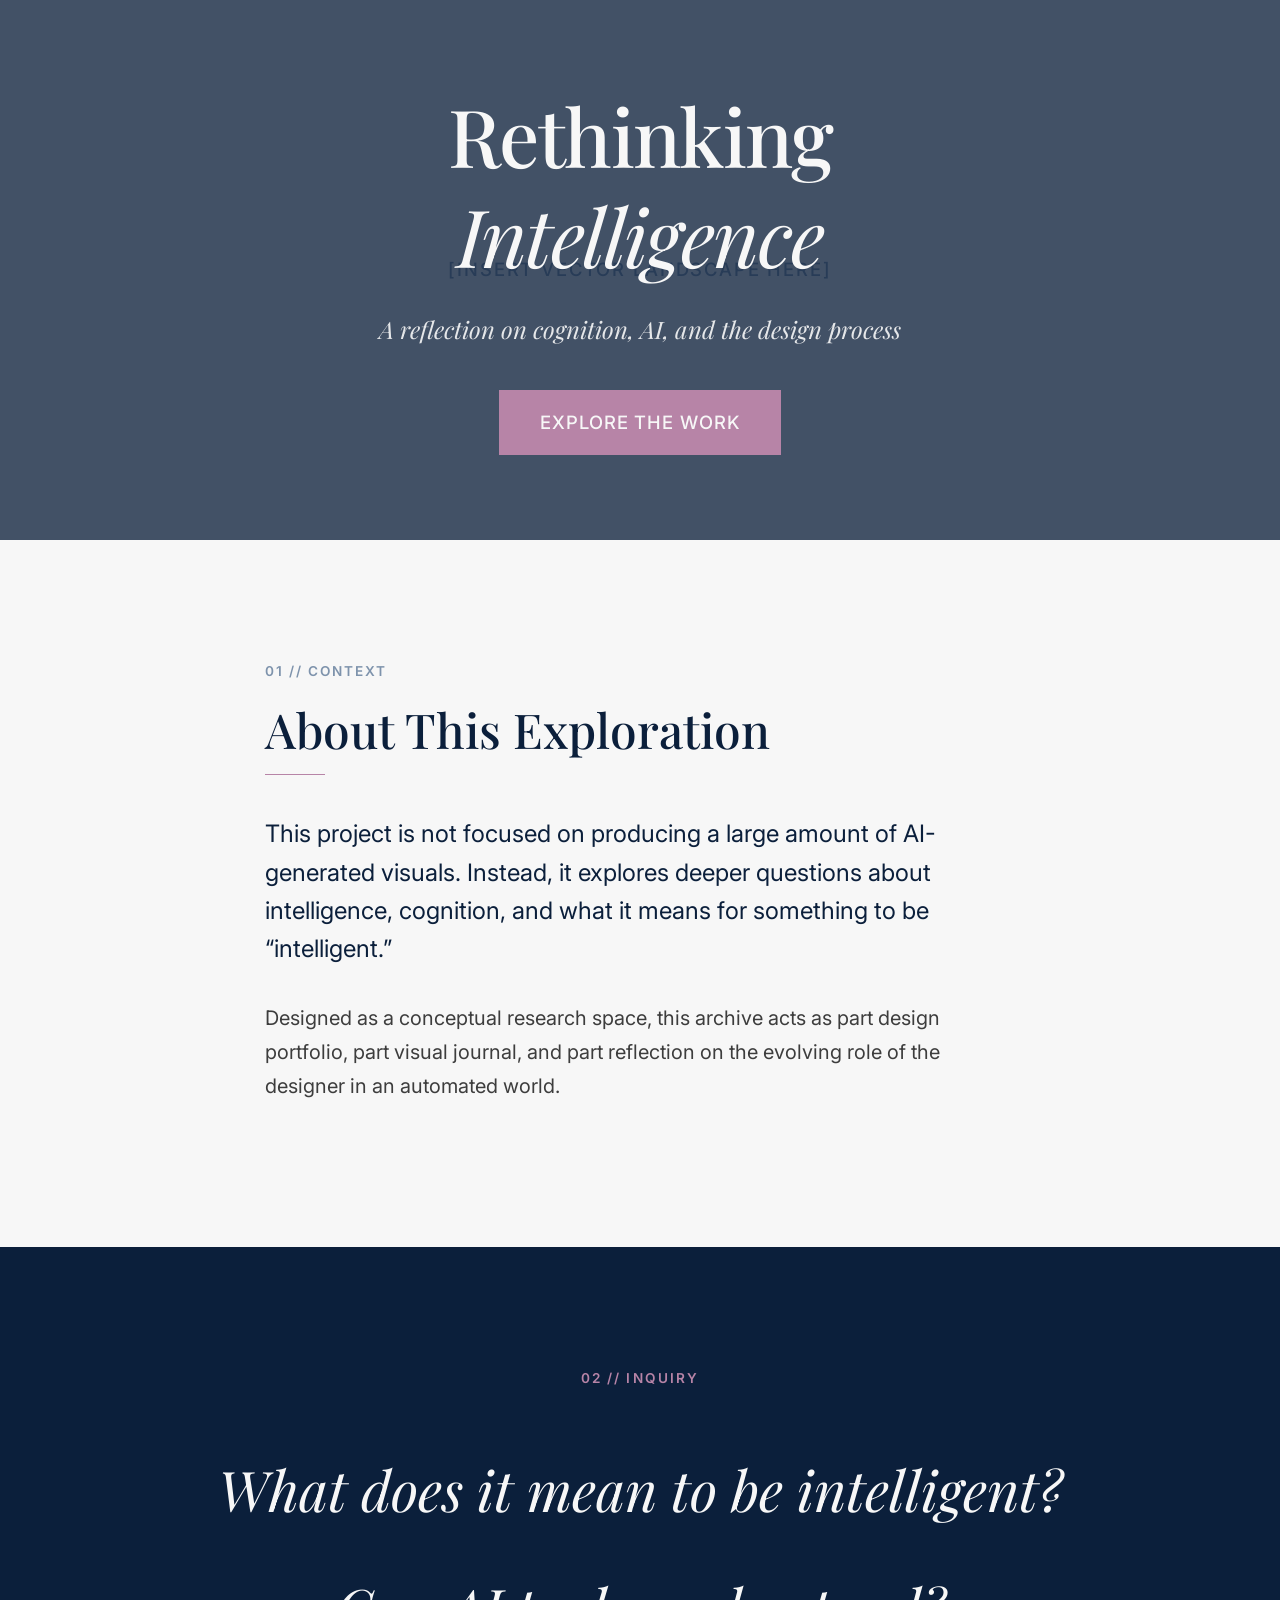
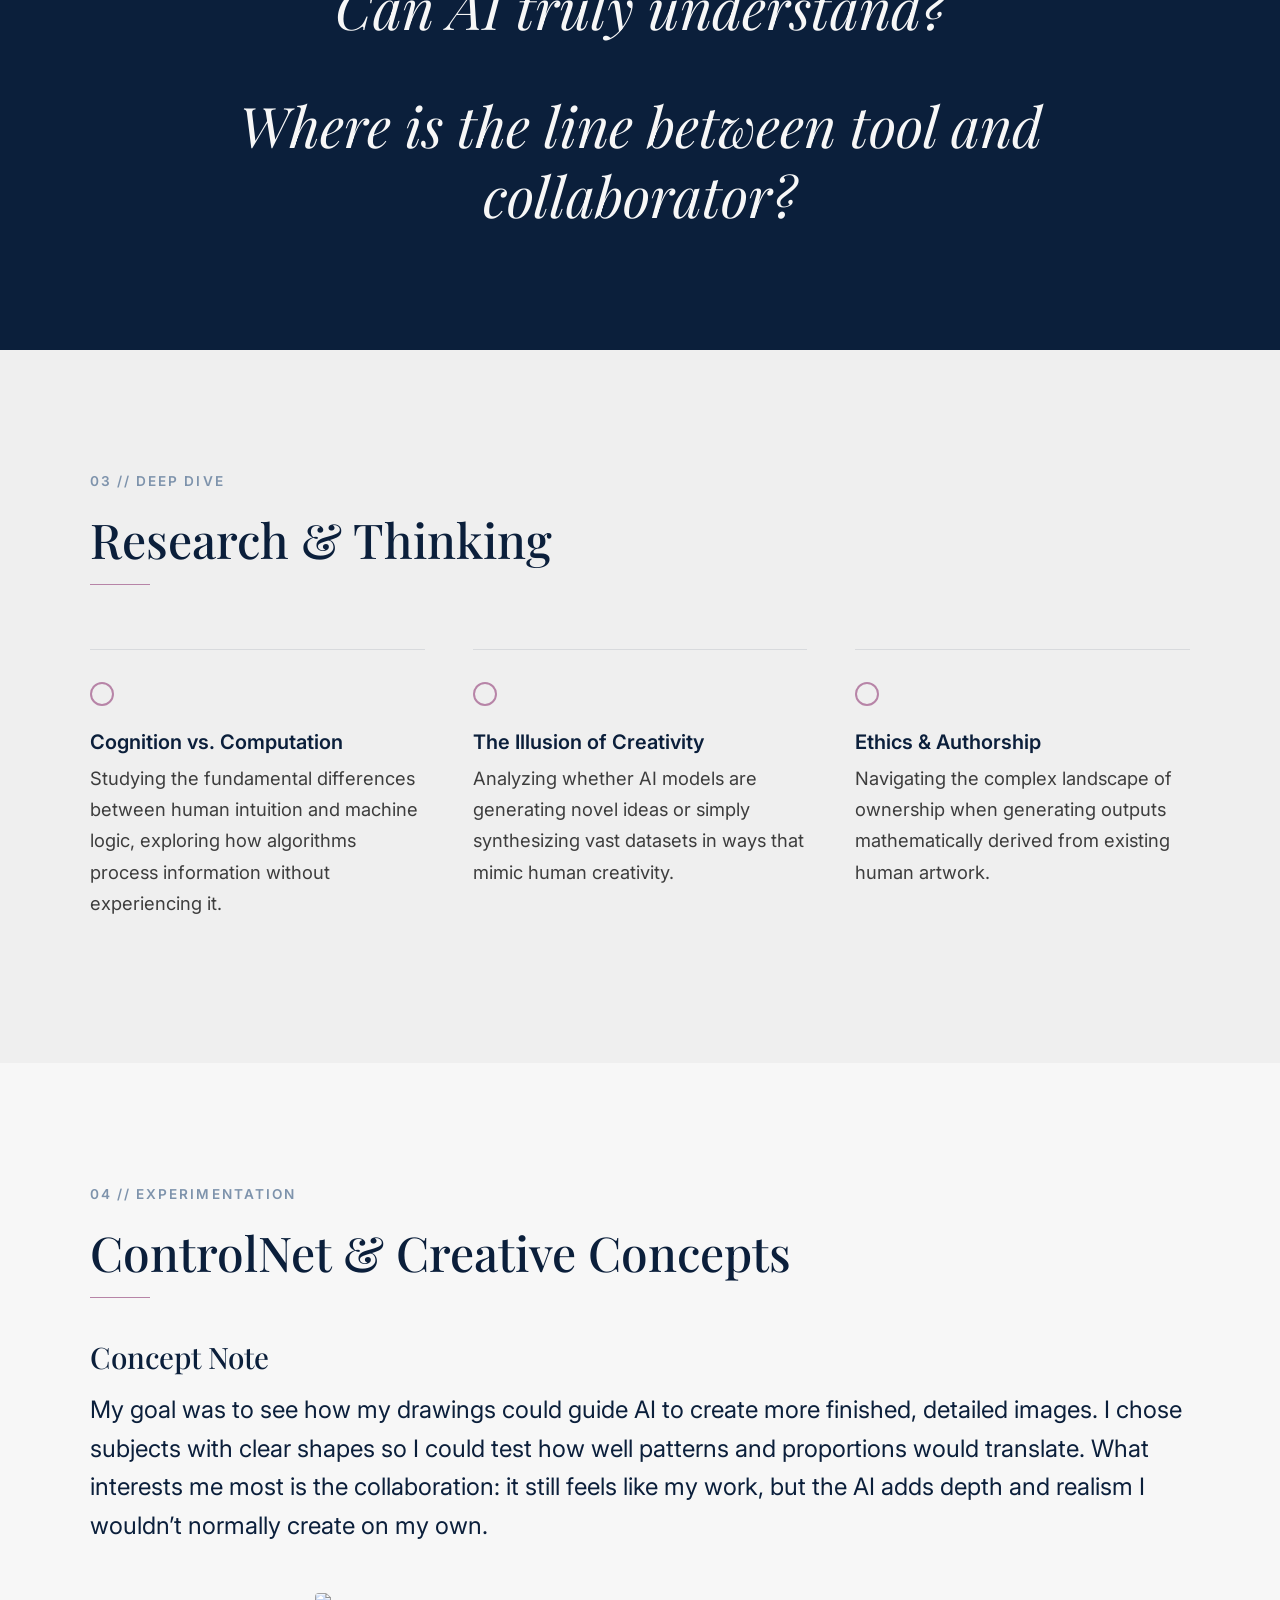
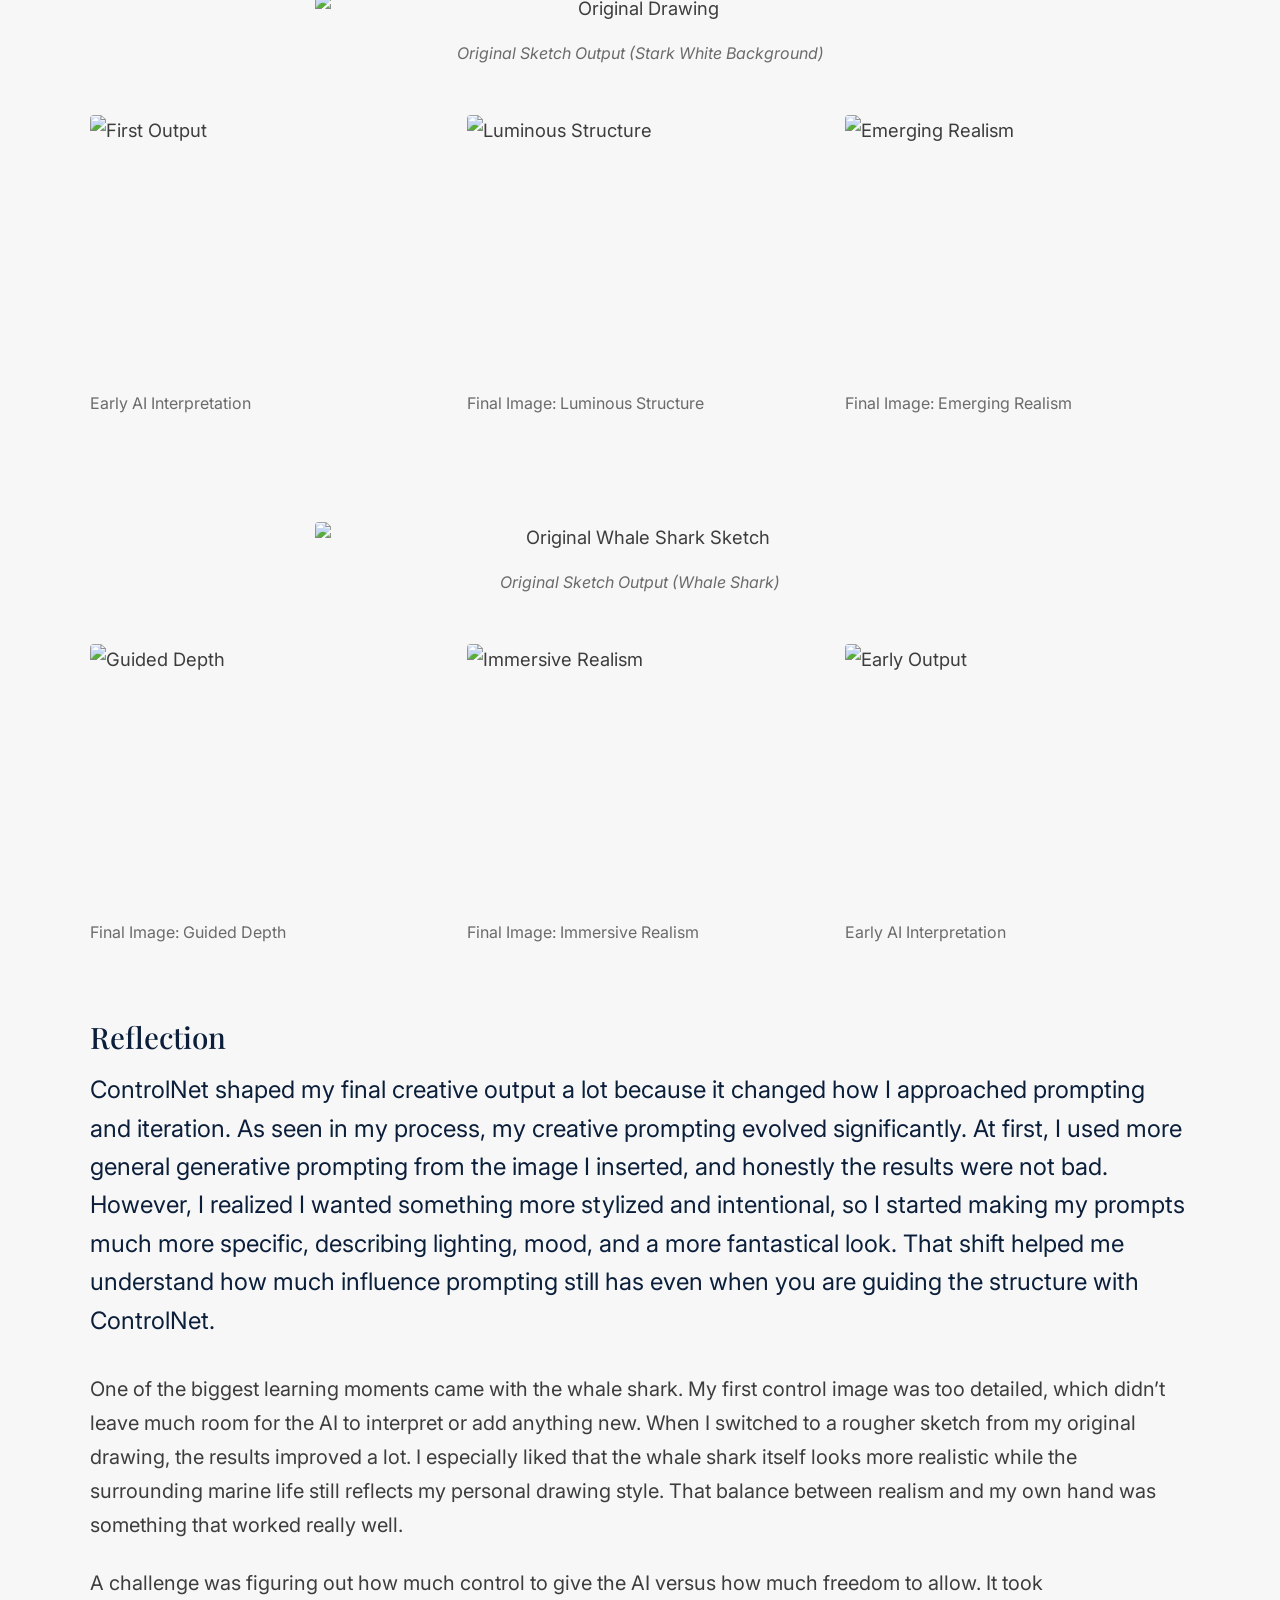
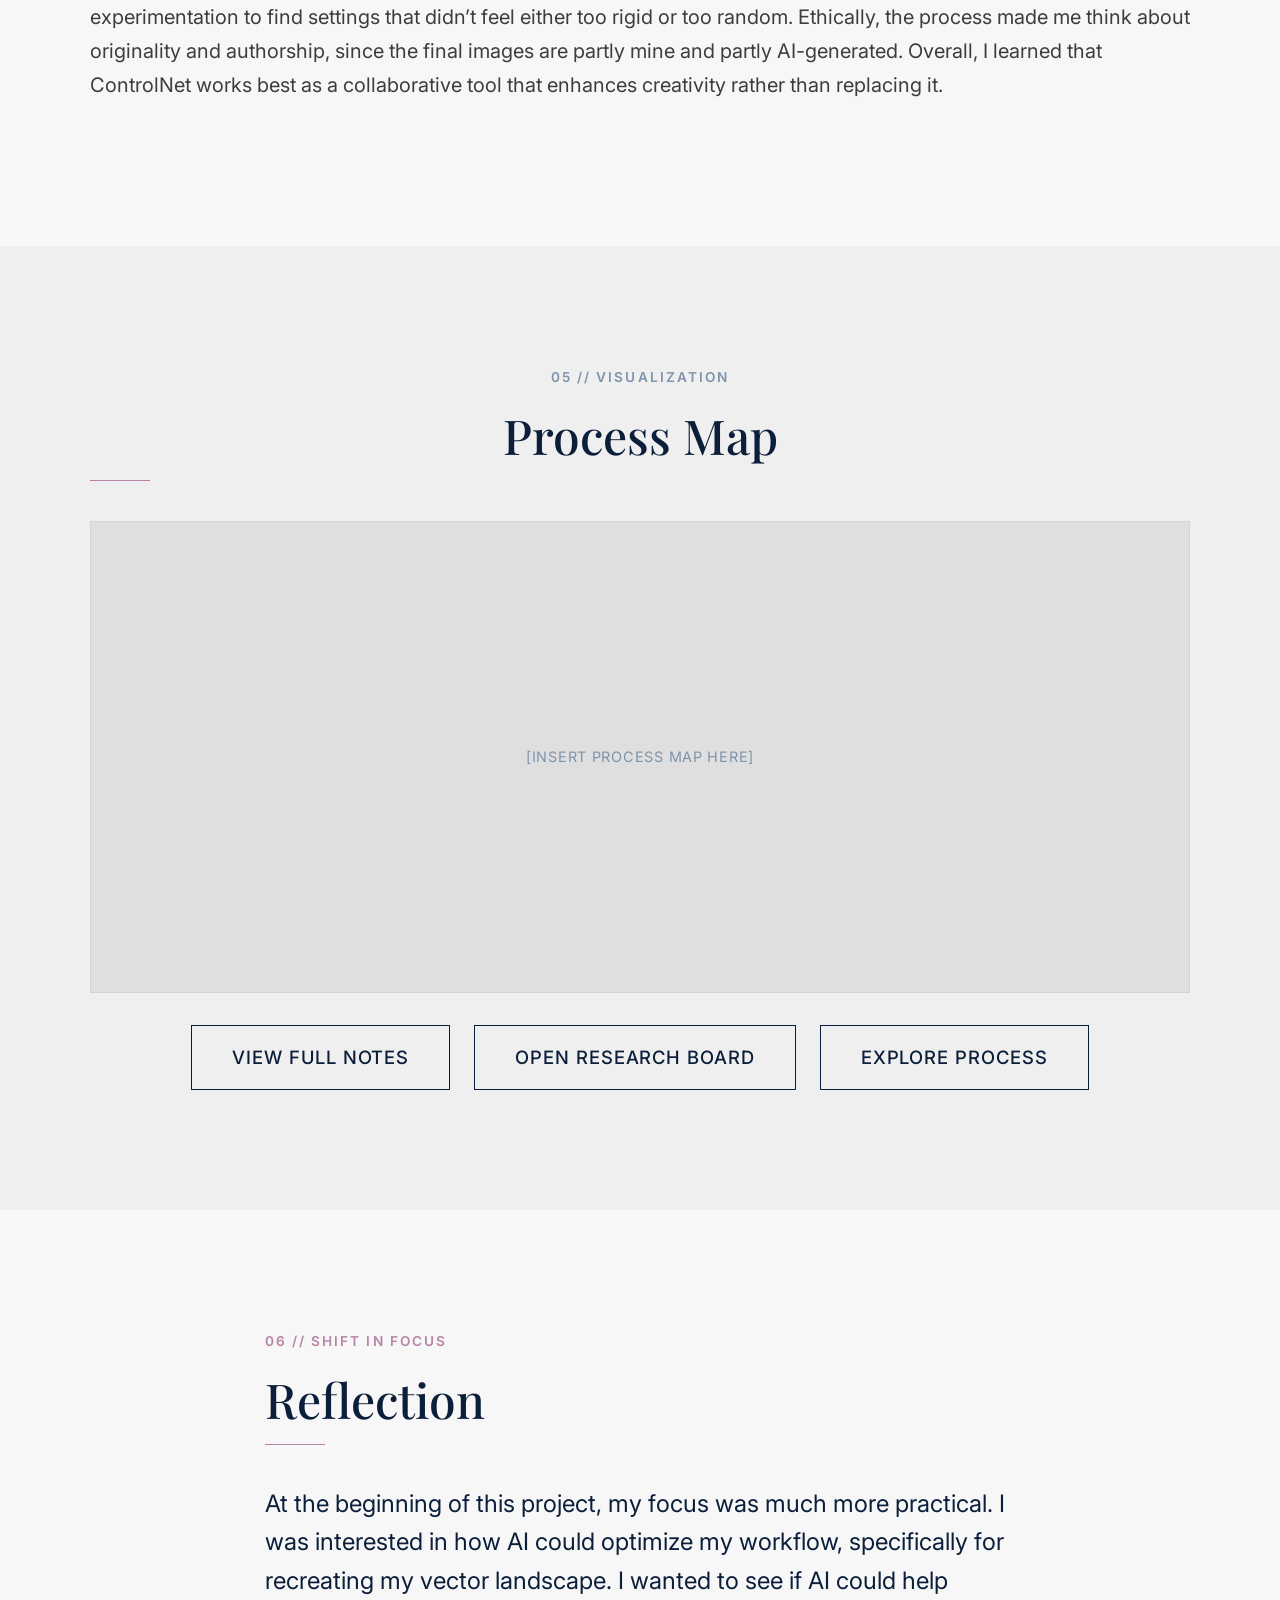
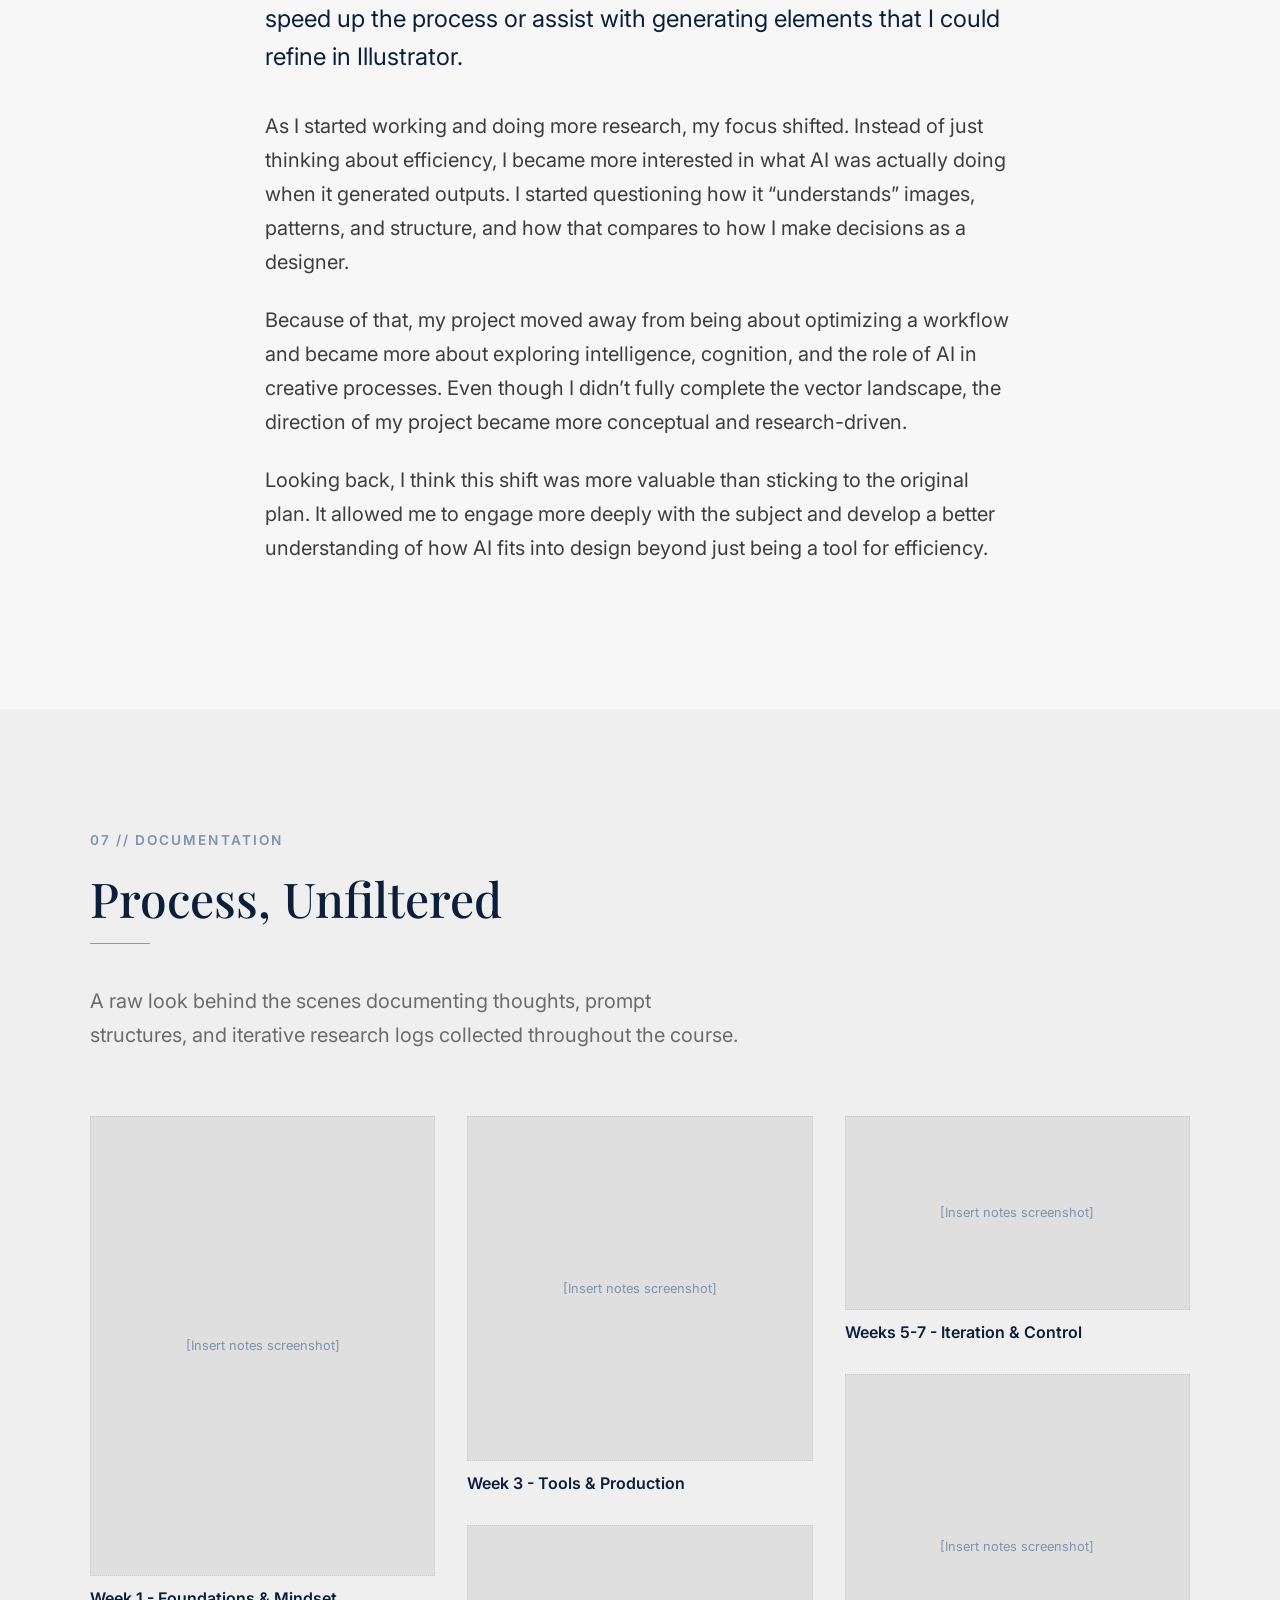
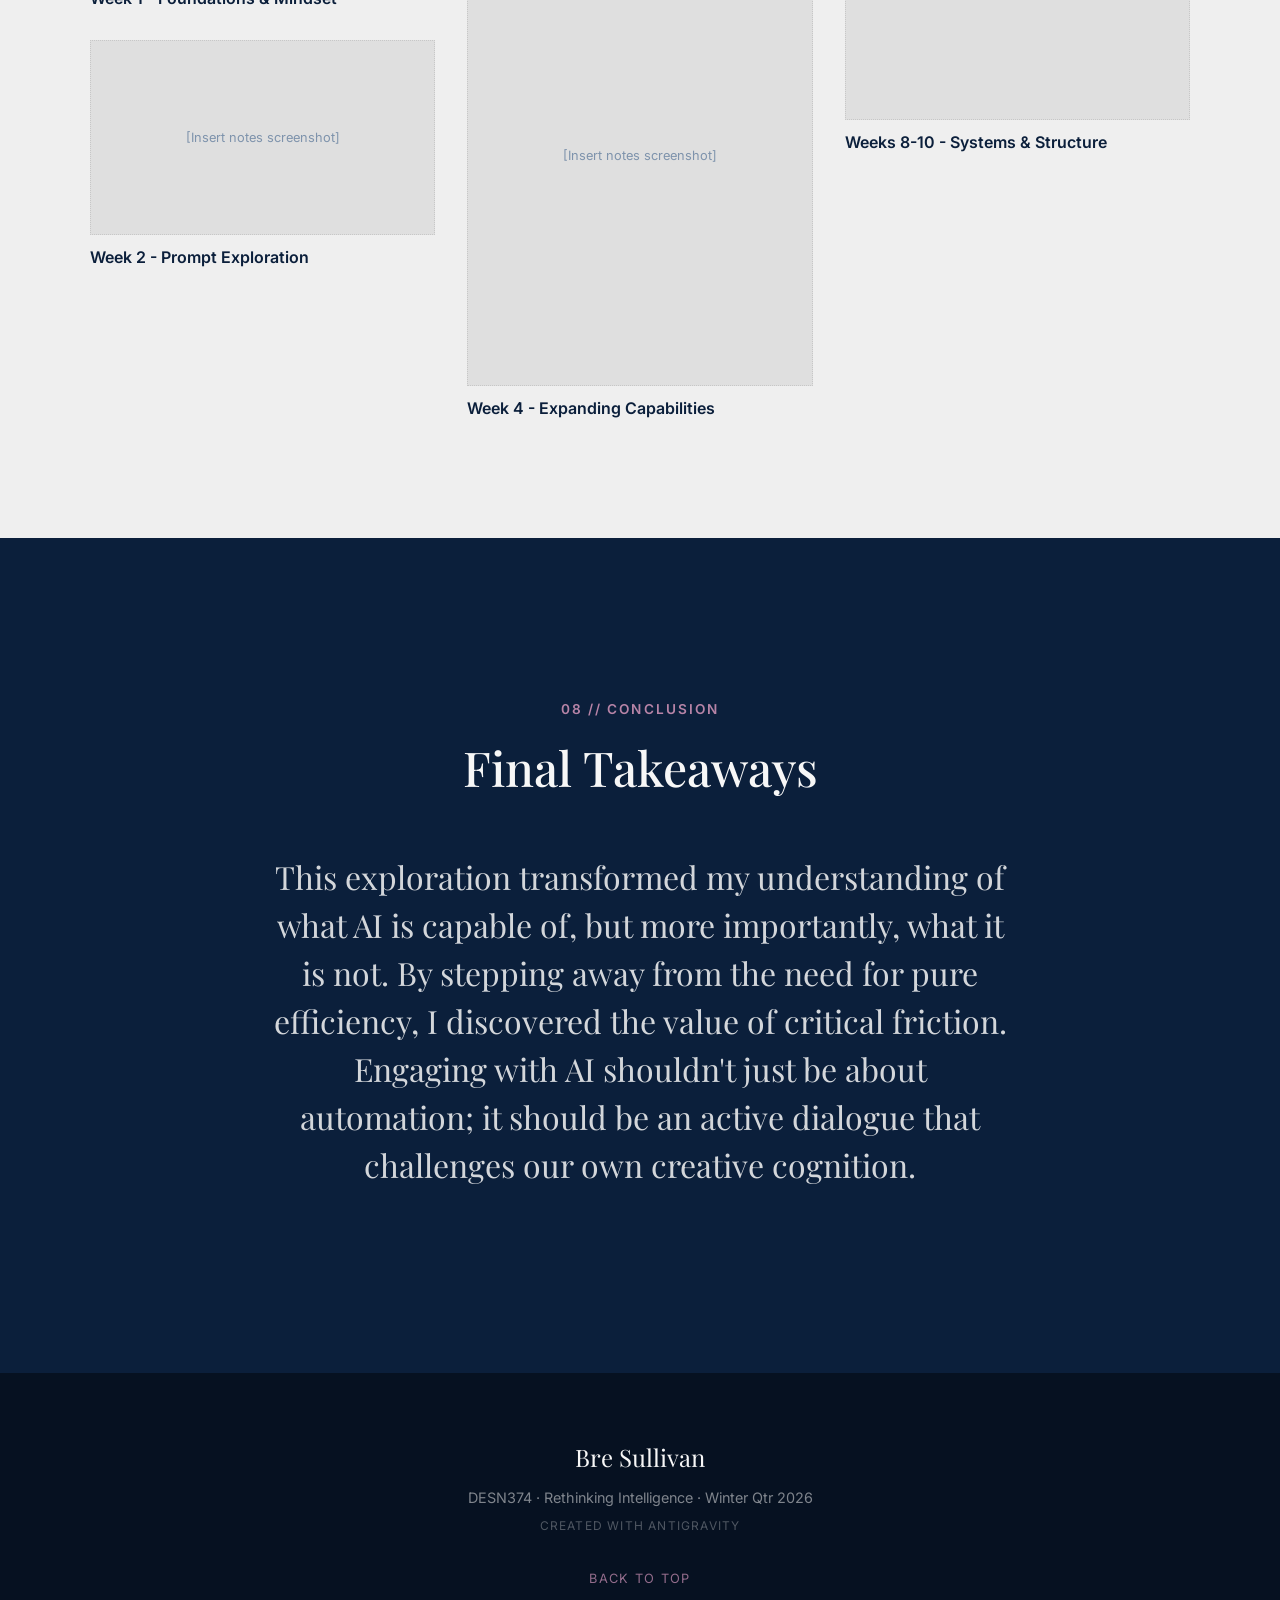
==== portfolio.html @ 439cb650 "feat: implement initial portfolio page with comprehensive styling and scroll reveal animations." ====
<!DOCTYPE html>
<html lang="en">
<head>
    <meta charset="UTF-8">
    <meta name="viewport" content="width=device-width, initial-scale=1.0">
    <title>Rethinking Intelligence | Reflection Archive</title>
    <!-- Fonts -->
    <link rel="preconnect" href="https://fonts.googleapis.com">
    <link rel="preconnect" href="https://fonts.gstatic.com" crossorigin>
    <link href="https://fonts.googleapis.com/css2?family=Inter:wght@300;400;500;600&family=Playfair+Display:ital,wght@0,400;0,500;0,600;0,700;1,400&display=swap" rel="stylesheet">
    <link rel="stylesheet" href="portfolio.css">
    <script src="portfolio.js" defer></script>
</head>
<body>

    <!-- 1. Hero Section -->
    <header class="hero" id="hero">
        <div class="hero-bg">
            <div class="hero-placeholder">[Insert vector landscape here]</div>
        </div>
        <div class="hero-overlay"></div>
        <div class="hero-content reveal">
            <h1 class="hero-title">Rethinking<br><em>Intelligence</em></h1>
            <p class="hero-subtitle">A reflection on cognition, AI, and the design process</p>
            <a href="#about" class="btn">Explore the Work</a>
        </div>
    </header>

    <main>
        <!-- 2. About This Exploration -->
        <section id="about" class="section about-section reveal">
            <div class="container container-sm">
                <span class="section-kicker">01 // Context</span>
                <h2 class="section-title">About This Exploration</h2>
                <div class="text-content">
                    <p>This project is not focused on producing a large amount of AI-generated visuals. Instead, it explores deeper questions about intelligence, cognition, and what it means for something to be “intelligent.”</p>
                    <p>Designed as a conceptual research space, this archive acts as part design portfolio, part visual journal, and part reflection on the evolving role of the designer in an automated world.</p>
                </div>
            </div>
        </section>

        <!-- 3. Core Questions -->
        <section id="questions" class="section bg-navy text-white questions-section reveal">
            <div class="container text-center">
                <span class="section-kicker text-mauve">02 // Inquiry</span>
                <div class="questions-list">
                    <h3 class="big-question reveal-up">What does it mean to be intelligent?</h3>
                    <h3 class="big-question reveal-up delay-1">Can AI truly understand?</h3>
                    <h3 class="big-question reveal-up delay-2">Where is the line between tool and collaborator?</h3>
                </div>
            </div>
        </section>

        <!-- 4. Research & Thinking -->
        <section id="research" class="section bg-light research-section reveal">
            <div class="container">
                <span class="section-kicker">03 // Deep Dive</span>
                <h2 class="section-title">Research & Thinking</h2>
                <div class="research-grid">
                    <div class="research-card reveal-up">
                        <div class="icon-accent"></div>
                        <h4>Cognition vs. Computation</h4>
                        <p>Studying the fundamental differences between human intuition and machine logic, exploring how algorithms process information without experiencing it.</p>
                    </div>
                    <div class="research-card reveal-up delay-1">
                        <div class="icon-accent"></div>
                        <h4>The Illusion of Creativity</h4>
                        <p>Analyzing whether AI models are generating novel ideas or simply synthesizing vast datasets in ways that mimic human creativity.</p>
                    </div>
                    <div class="research-card reveal-up delay-2">
                        <div class="icon-accent"></div>
                        <h4>Ethics & Authorship</h4>
                        <p>Navigating the complex landscape of ownership when generating outputs mathematically derived from existing human artwork.</p>
                    </div>
                </div>
            </div>
        </section>

        <!-- 5. ControlNet & Creative Concepts -->
        <section id="experiments" class="section experiments-section reveal">
            <div class="container">
                <span class="section-kicker">04 // Experimentation</span>
                <h2 class="section-title">ControlNet & Creative Concepts</h2>
                
                <div class="text-content mb-5">
                    <h3>Concept Note</h3>
                    <p>My goal was to see how my drawings could guide AI to create more finished, detailed images. I chose subjects with clear shapes so I could test how well patterns and proportions would translate. What interests me most is the collaboration: it still feels like my work, but the AI adds depth and realism I wouldn’t normally create on my own.</p>
                </div>

                <div class="original-drawing-container mb-5 reveal-up" style="max-width: 650px; margin: 0 auto; text-align: center;">
                    <img src="https://app.milanote.com/media/p/images/1VSdnk1xxaeZa6/mnD/IMG_0625.jpeg?w=800" alt="Original Drawing" class="experiment-img" style="aspect-ratio: auto;">
                    <p class="caption" style="font-size: 1rem; color: var(--text-muted); font-style: italic;">Original Sketch Output (Stark White Background)</p>
                </div>

                <div class="experiment-grid">
                    <div class="experiment-card reveal-up">
                        <img src="https://app.milanote.com/media/p/images/1VSdlR1xxaeZa1/zYJ/IMG_0626.jpeg?w=800" alt="First Output" class="experiment-img">
                        <p class="caption">Early AI Interpretation</p>
                    </div>
                    <div class="experiment-card reveal-up delay-1">
                        <img src="https://app.milanote.com/media/p/images/1VSdlR1xxaeZa4/jUr/IMG_0629.jpeg?w=800" alt="Luminous Structure" class="experiment-img">
                        <p class="caption">Final Image: Luminous Structure</p>
                    </div>
                    <div class="experiment-card reveal-up delay-2">
                        <img src="https://app.milanote.com/media/p/images/1VSdKF1Ib2ECeT/RLQ/IMG_0628.jpeg?w=800" alt="Emerging Realism" class="experiment-img">
                        <p class="caption">Final Image: Emerging Realism</p>
                    </div>
                </div>

                <div class="original-drawing-container reveal-up" style="max-width: 650px; margin: 5rem auto 3rem; text-align: center;">
                    <img src="https://app.milanote.com/media/p/images/1VSdrx1xxaeZak/Ksm/IMG_0632.jpeg" alt="Original Whale Shark Sketch" class="experiment-img" style="aspect-ratio: auto;">
                    <p class="caption" style="font-size: 1rem; color: var(--text-muted); font-style: italic;">Original Sketch Output (Whale Shark)</p>
                </div>

                <div class="experiment-grid">
                    <div class="experiment-card reveal-up delay-1">
                        <img src="https://app.milanote.com/media/p/images/1VSdL71Ib2ECeU/lgT/IMG_0634.jpeg?w=800" alt="Guided Depth" class="experiment-img">
                        <p class="caption">Final Image: Guided Depth</p>
                    </div>
                    <div class="experiment-card reveal-up delay-2">
                        <img src="https://app.milanote.com/media/p/images/1VSdqJ1xxaeZaj/n33/IMG_0637.jpeg?w=800" alt="Immersive Realism" class="experiment-img">
                        <p class="caption">Final Image: Immersive Realism</p>
                    </div>
                    <div class="experiment-card reveal-up">
                        <img src="https://app.milanote.com/media/p/images/1VSdqI1xxaeZaf/swV/IMG_0633.jpeg?w=800" alt="Early Output" class="experiment-img">
                        <p class="caption">Early AI Interpretation</p>
                    </div>
                </div>

                <div class="text-content mt-5">
                    <h3 class="mt-4">Reflection</h3>
                    <p>ControlNet shaped my final creative output a lot because it changed how I approached prompting and iteration. As seen in my process, my creative prompting evolved significantly. At first, I used more general generative prompting from the image I inserted, and honestly the results were not bad. However, I realized I wanted something more stylized and intentional, so I started making my prompts much more specific, describing lighting, mood, and a more fantastical look. That shift helped me understand how much influence prompting still has even when you are guiding the structure with ControlNet.</p>
                    
                    <p>One of the biggest learning moments came with the whale shark. My first control image was too detailed, which didn’t leave much room for the AI to interpret or add anything new. When I switched to a rougher sketch from my original drawing, the results improved a lot. I especially liked that the whale shark itself looks more realistic while the surrounding marine life still reflects my personal drawing style. That balance between realism and my own hand was something that worked really well.</p>
                    
                    <p>A challenge was figuring out how much control to give the AI versus how much freedom to allow. It took experimentation to find settings that didn’t feel either too rigid or too random. Ethically, the process made me think about originality and authorship, since the final images are partly mine and partly AI-generated. Overall, I learned that ControlNet works best as a collaborative tool that enhances creativity rather than replacing it.</p>
                </div>
            </div>
        </section>

        <!-- 6. Process Map -->
        <section id="process-map" class="section bg-light process-map-section reveal">
            <div class="container text-center">
                <span class="section-kicker">05 // Visualization</span>
                <h2 class="section-title">Process Map</h2>
                <div class="map-container reveal-up">
                    <div class="placeholder-box wide-box">[Insert process map here]</div>
                </div>
                <div class="map-links reveal-up delay-1 mt-4">
                    <a href="#" class="btn btn-outline">View Full Notes</a>
                    <a href="#" class="btn btn-outline">Open Research Board</a>
                    <a href="#" class="btn btn-outline">Explore Process</a>
                </div>
            </div>
        </section>

        <!-- 7. Reflection (Exact Content) -->
        <section id="reflection" class="section reflection-section reveal">
            <div class="container container-sm">
                <span class="section-kicker text-mauve">06 // Shift in Focus</span>
                <h2 class="section-title">Reflection</h2>
                <div class="text-content reflection-text">
                    <p>At the beginning of this project, my focus was much more practical. I was interested in how AI could optimize my workflow, specifically for recreating my vector landscape. I wanted to see if AI could help speed up the process or assist with generating elements that I could refine in Illustrator.</p>
                    <p>As I started working and doing more research, my focus shifted. Instead of just thinking about efficiency, I became more interested in what AI was actually doing when it generated outputs. I started questioning how it “understands” images, patterns, and structure, and how that compares to how I make decisions as a designer.</p>
                    <p>Because of that, my project moved away from being about optimizing a workflow and became more about exploring intelligence, cognition, and the role of AI in creative processes. Even though I didn’t fully complete the vector landscape, the direction of my project became more conceptual and research-driven.</p>
                    <p>Looking back, I think this shift was more valuable than sticking to the original plan. It allowed me to engage more deeply with the subject and develop a better understanding of how AI fits into design beyond just being a tool for efficiency.</p>
                </div>
            </div>
        </section>

        <!-- 8. Process Archive -->
        <section id="archive" class="section bg-light archive-section reveal">
            <div class="container">
                <div class="archive-header">
                    <span class="section-kicker">07 // Documentation</span>
                    <h2 class="section-title">Process, Unfiltered</h2>
                    <p class="archive-intro">A raw look behind the scenes documenting thoughts, prompt structures, and iterative research logs collected throughout the course.</p>
                </div>
                
                <div class="masonry-grid">
                    <div class="masonry-item">
                        <div class="masonry-img-placeholder tall">[Insert notes screenshot]</div>
                        <div class="masonry-caption">
                            <h4>Week 1 - Foundations & Mindset</h4>
                        </div>
                    </div>
                    <div class="masonry-item">
                        <div class="masonry-img-placeholder wide">[Insert notes screenshot]</div>
                        <div class="masonry-caption">
                            <h4>Week 2 - Prompt Exploration</h4>
                        </div>
                    </div>
                    <div class="masonry-item">
                        <div class="masonry-img-placeholder square">[Insert notes screenshot]</div>
                        <div class="masonry-caption">
                            <h4>Week 3 - Tools & Production</h4>
                        </div>
                    </div>
                    <div class="masonry-item">
                        <div class="masonry-img-placeholder tall">[Insert notes screenshot]</div>
                        <div class="masonry-caption">
                            <h4>Week 4 - Expanding Capabilities</h4>
                        </div>
                    </div>
                    <div class="masonry-item">
                        <div class="masonry-img-placeholder wide">[Insert notes screenshot]</div>
                        <div class="masonry-caption">
                            <h4>Weeks 5-7 - Iteration & Control</h4>
                        </div>
                    </div>
                    <div class="masonry-item">
                        <div class="masonry-img-placeholder square">[Insert notes screenshot]</div>
                        <div class="masonry-caption">
                            <h4>Weeks 8-10 - Systems & Structure</h4>
                        </div>
                    </div>
                </div>
            </div>
        </section>

        <!-- 9. Final Takeaways -->
        <section id="takeaways" class="section bg-navy text-white takeaways-section reveal">
            <div class="container container-sm text-center">
                <span class="section-kicker text-mauve">08 // Conclusion</span>
                <h2 class="section-title takeaways-title">Final Takeaways</h2>
                <p class="takeaway-text">
                    This exploration transformed my understanding of what AI is capable of, but more importantly, what it is not. By stepping away from the need for pure efficiency, I discovered the value of critical friction. Engaging with AI shouldn't just be about automation; it should be an active dialogue that challenges our own creative cognition.
                </p>
            </div>
        </section>
    </main>

    <!-- Footer -->
    <footer class="footer">
        <div class="container footer-content">
            <div class="footer-info">
                <p class="footer-name">Bre Sullivan</p>
                <p class="footer-context">DESN374 &middot; Rethinking Intelligence &middot; Winter Qtr 2026</p>
            </div>
            <p class="created-with">Created with Antigravity</p>
            <a href="#hero" class="btn-up">Back to Top</a>
        </div>
    </footer>

</body>
</html>
---- portfolio.css ----
/* =========================================================================
   VARIABLES & BASE STYLES
   ========================================================================= */
:root {
    /* Brand Colors */
    --color-navy: #0B1F3B;
    --color-navy-light: #1A365D;
    --color-mauve: #B784A7;
    --color-mauve-light: #D5B4C9;
    --color-off-white: #F7F7F7;
    --color-light-gray: #E8E8E8;
    --color-muted-blue: #7E93AC;
    
    /* Typography Colors */
    --text-main: #3D3D3D;
    --text-muted: #6B6B6B;
    --text-inverse: #F7F7F7;
    
    /* Typography */
    --font-heading: 'Playfair Display', serif;
    --font-body: 'Inter', sans-serif;
    
    /* Layout */
    --container-width: 1100px;
    --container-width-sm: 750px;
    --section-spacing: 120px;
    
    /* Transitions */
    --transition-smooth: all 0.5s cubic-bezier(0.16, 1, 0.3, 1);
}

* {
    margin: 0;
    padding: 0;
    box-sizing: border-box;
}

html {
    scroll-behavior: smooth;
    overflow-x: hidden;
}

body {
    font-family: var(--font-body);
    font-size: 1.15rem;
    line-height: 1.7;
    color: var(--text-main);
    background-color: var(--color-off-white);
    -webkit-font-smoothing: antialiased;
    overflow-x: hidden;
}

/* =========================================================================
   TYPOGRAPHY
   ========================================================================= */
h1, h2, h3, h4, h5, h6 {
    font-family: var(--font-heading);
    color: var(--color-navy);
    font-weight: 500;
    line-height: 1.25;
}

h1 {
    font-size: 5rem;
    letter-spacing: -0.02em;
}

h1 em {
    font-style: italic;
    font-weight: 400;
}

h2.section-title {
    font-size: 3rem;
    margin-bottom: 2.5rem;
    position: relative;
    padding-bottom: 1rem;
}

h2.section-title::after {
    content: '';
    position: absolute;
    bottom: 0;
    left: 0;
    width: 60px;
    height: 1px;
    background-color: var(--color-mauve);
}

.text-center.section-title::after {
    left: 50%;
    transform: translateX(-50%);
}

h2.takeaways-title::after {
    display: none;
}

h3 {
    font-size: 1.85rem;
    margin-bottom: 1rem;
}

h4 {
    font-size: 1.25rem;
    font-weight: 600;
    font-family: var(--font-body);
    color: var(--color-navy);
    margin-bottom: 0.5rem;
}

p {
    margin-bottom: 1.5rem;
}

.text-center { text-align: center; }
.bg-light { background-color: #EFEFEF; }
.bg-navy { 
    background-color: var(--color-navy); 
    color: var(--text-inverse);
}
.bg-navy h2, .bg-navy h3 {
    color: var(--text-inverse);
}
.bg-navy p {
    color: rgba(247, 247, 247, 0.85);
}
.text-white { color: var(--text-inverse); }

.section-kicker {
    display: block;
    font-size: 0.85rem;
    text-transform: uppercase;
    letter-spacing: 0.15em;
    color: var(--color-muted-blue);
    margin-bottom: 1rem;
    font-weight: 600;
}

.text-mauve {
    color: var(--color-mauve) !important;
}

.mt-4 { margin-top: 2rem; }

/* =========================================================================
   LAYOUT
   ========================================================================= */
.section {
    padding: var(--section-spacing) 0;
}

.container {
    width: 90%;
    max-width: var(--container-width);
    margin: 0 auto;
}

.container-sm {
    max-width: var(--container-width-sm);
    margin: 0 auto;
}

/* =========================================================================
   COMPONENTS
   ========================================================================= */
.btn {
    display: inline-block;
    padding: 1rem 2.5rem;
    background-color: transparent;
    color: var(--text-inverse);
    text-decoration: none;
    font-family: var(--font-body);
    font-weight: 500;
    text-transform: uppercase;
    letter-spacing: 0.05em;
    border: 1px solid var(--color-mauve);
    background-color: var(--color-mauve);
    transition: var(--transition-smooth);
    cursor: pointer;
}

.btn:hover {
    background-color: transparent;
    color: var(--color-mauve);
}

.hero .btn {
    background-color: var(--color-mauve);
    color: var(--text-inverse);
    border-color: var(--color-mauve);
}

.hero .btn:hover {
    background-color: transparent;
    border-color: var(--color-mauve);
    color: var(--color-mauve-light);
}

.btn-outline {
    background-color: transparent;
    border: 1px solid var(--color-navy);
    color: var(--color-navy);
}

.btn-outline:hover {
    background-color: var(--color-navy);
    color: var(--text-inverse);
    border-color: var(--color-navy);
}

.placeholder-box {
    width: 100%;
    height: 100%;
    min-height: 250px;
    background-color: #DFDFDF;
    display: flex;
    align-items: center;
    justify-content: center;
    color: var(--color-muted-blue);
    font-size: 0.9rem;
    text-transform: uppercase;
    letter-spacing: 0.05em;
    border: 1px solid rgba(0,0,0,0.05);
    padding: 2rem;
    text-align: center;
}

.wide-box {
    aspect-ratio: 21/9;
}

/* =========================================================================
   HERO SECTION
   ========================================================================= */
.hero {
    position: relative;
    height: 60vh;
    min-height: 450px;
    display: flex;
    align-items: center;
    justify-content: center;
    text-align: center;
    overflow: hidden;
}

.hero-bg {
    position: absolute;
    top: 0;
    left: 0;
    width: 100%;
    height: 100%;
    background-color: var(--color-light-gray);
    z-index: -2;
}

.hero-placeholder {
    width: 100%;
    height: 100%;
    display: flex;
    align-items: center;
    justify-content: center;
    color: var(--color-muted-blue);
    font-family: var(--font-body);
    font-weight: 500;
    letter-spacing: 0.1em;
    text-transform: uppercase;
}

.hero-overlay {
    position: absolute;
    top: 0;
    left: 0;
    width: 100%;
    height: 100%;
    background: rgba(11, 31, 59, 0.75);
    z-index: -1;
}

.hero-content {
    color: var(--text-inverse);
    max-width: 800px;
    padding: 0 2rem;
}

.hero-title {
    color: var(--text-inverse);
    margin-bottom: 1.5rem;
}

.hero-subtitle {
    font-size: 1.5rem;
    font-family: var(--font-heading);
    font-weight: 400;
    font-style: italic;
    margin-bottom: 2.5rem;
    color: rgba(247, 247, 247, 0.9);
}

/* =========================================================================
   TEXT CONTENT (About, Reflection)
   ========================================================================= */
.text-content {
    font-size: 1.25rem;
    color: var(--text-main);
}

.text-content p:first-of-type {
    font-size: 1.5rem;
    color: var(--color-navy);
    margin-bottom: 2rem;
    line-height: 1.6;
}

.reflection-section {
    background-color: var(--color-off-white);
}

/* =========================================================================
   CORE QUESTIONS
   ========================================================================= */
.questions-list {
    display: flex;
    flex-direction: column;
    gap: 3rem;
    margin-top: 4rem;
}

.big-question {
    font-size: 3.5rem;
    font-family: var(--font-heading);
    font-weight: 400;
    font-style: italic;
    color: var(--color-off-white);
    margin: 0;
    transition: var(--transition-smooth);
}

.big-question:hover {
    color: var(--color-mauve);
}

/* =========================================================================
   RESEARCH & THINKING
   ========================================================================= */
.research-grid {
    display: grid;
    grid-template-columns: repeat(auto-fit, minmax(300px, 1fr));
    gap: 3rem;
    margin-top: 4rem;
}

.research-card {
    padding-top: 2rem;
    border-top: 1px solid rgba(11, 31, 59, 0.1);
}

.icon-accent {
    width: 24px;
    height: 24px;
    border-radius: 50%;
    background-color: transparent;
    border: 2px solid var(--color-mauve);
    margin-bottom: 1.5rem;
}

/* =========================================================================
   EXPERIMENTS
   ========================================================================= */
.experiment-grid {
    display: grid;
    grid-template-columns: repeat(auto-fit, minmax(300px, 1fr));
    gap: 2rem;
    margin-top: 3rem;
}

.project-img-placeholder {
    aspect-ratio: 4/3;
    background-color: #E2E2E2;
    display: flex;
    align-items: center;
    justify-content: center;
    color: var(--color-muted-blue);
    font-size: 0.9rem;
    text-transform: uppercase;
    letter-spacing: 0.05em;
    margin-bottom: 1rem;
    transition: var(--transition-smooth);
}

.experiment-card:hover .project-img-placeholder,
.experiment-card:hover .experiment-img {
    opacity: 0.85;
}

.experiment-img {
    width: 100%;
    height: auto;
    border-radius: 4px;
    margin-bottom: 1rem;
    display: block;
    aspect-ratio: 4/3;
    object-fit: cover;
    transition: var(--transition-smooth);
}

.experiment-card .caption {
    font-size: 1rem;
    color: var(--text-muted);
}

.mb-5 { margin-bottom: 3rem; }
.mt-5 { margin-top: 3rem; }

/* =========================================================================
   PROCESS MAP
   ========================================================================= */
.map-links {
    display: flex;
    justify-content: center;
    flex-wrap: wrap;
    gap: 1.5rem;
}

/* =========================================================================
   PROCESS ARCHIVE (MASONRY)
   ========================================================================= */
.archive-header {
    margin-bottom: 4rem;
    max-width: 650px;
}

.archive-intro {
    font-size: 1.25rem;
    color: var(--text-muted);
}

.masonry-grid {
    column-count: 3;
    column-gap: 2rem;
}

.masonry-item {
    break-inside: avoid;
    margin-bottom: 2rem;
    position: relative;
    display: block;
}

.masonry-img-placeholder {
    background-color: #DFDFDF;
    display: flex;
    align-items: center;
    justify-content: center;
    text-align: center;
    color: var(--color-muted-blue);
    font-size: 0.8rem;
    padding: 1rem;
    border: 1px dotted rgba(0,0,0,0.1);
    width: 100%;
}

.masonry-img-placeholder.tall { aspect-ratio: 3/4; }
.masonry-img-placeholder.wide { aspect-ratio: 16/9; }
.masonry-img-placeholder.square { aspect-ratio: 1/1; }

.masonry-caption {
    margin-top: 0.75rem;
}

.masonry-caption h4 {
    font-size: 1rem;
    margin-bottom: 0;
}

/* =========================================================================
   FINAL TAKEAWAYS
   ========================================================================= */
.takeaways-section {
    padding: 10rem 0;
}

.takeaway-text {
    font-size: 2rem;
    font-family: var(--font-heading);
    line-height: 1.5;
    color: var(--text-inverse);
}

/* =========================================================================
   FOOTER
   ========================================================================= */
.footer {
    background-color: #061121;
    color: var(--text-inverse);
    padding: 4rem 0;
    text-align: center;
}

.footer-content {
    display: flex;
    flex-direction: column;
    align-items: center;
    gap: 1.5rem;
}

.footer-name {
    font-family: var(--font-heading);
    font-size: 1.5rem;
    margin-bottom: 0.5rem;
}

.footer-context {
    font-size: 0.9rem;
    color: rgba(247,247,247,0.5);
    margin: 0;
}

.btn-up {
    color: var(--color-mauve);
    text-decoration: none;
    font-size: 0.8rem;
    text-transform: uppercase;
    letter-spacing: 0.1em;
    opacity: 0.8;
    transition: var(--transition-smooth);
}

.btn-up:hover {
    opacity: 1;
    color: var(--text-inverse);
}

.created-with {
    font-size: 0.75rem;
    color: rgba(247, 247, 247, 0.3);
    text-transform: uppercase;
    letter-spacing: 0.1em;
    margin-top: -1.15rem; /* Offsets the footer gap so it places directly under the subtitle */
    margin-bottom: 0.5rem;
}

/* =========================================================================
   ANIMATIONS
   ========================================================================= */
.reveal {
    opacity: 0;
    transform: translateY(30px);
    transition: all 0.8s cubic-bezier(0.16, 1, 0.3, 1);
}

.reveal.active {
    opacity: 1;
    transform: translateY(0);
}

.reveal-up {
    opacity: 0;
    transform: translateY(40px);
    transition: all 0.8s cubic-bezier(0.16, 1, 0.3, 1);
}

.reveal-up.active {
    opacity: 1;
    transform: translateY(0);
}

.delay-1 { transition-delay: 0.15s; }
.delay-2 { transition-delay: 0.3s; }

/* =========================================================================
   MEDIA QUERIES
   ========================================================================= */
@media (max-width: 992px) {
    h1 {
        font-size: 4rem;
    }
    .big-question {
        font-size: 2.75rem;
    }
    .masonry-grid {
        column-count: 2;
    }
}

@media (max-width: 768px) {
    h1 {
        font-size: 3.25rem;
    }
    h2.section-title {
        font-size: 2.5rem;
    }
    .text-content p:first-of-type {
        font-size: 1.25rem;
    }
    .big-question {
        font-size: 2.25rem;
    }
    .takeaway-text {
        font-size: 1.5rem;
    }
    .map-links {
        flex-direction: column;
    }
}

@media (max-width: 576px) {
    .masonry-grid {
        column-count: 1;
    }
    .hero-subtitle {
        font-size: 1.25rem;
    }
}
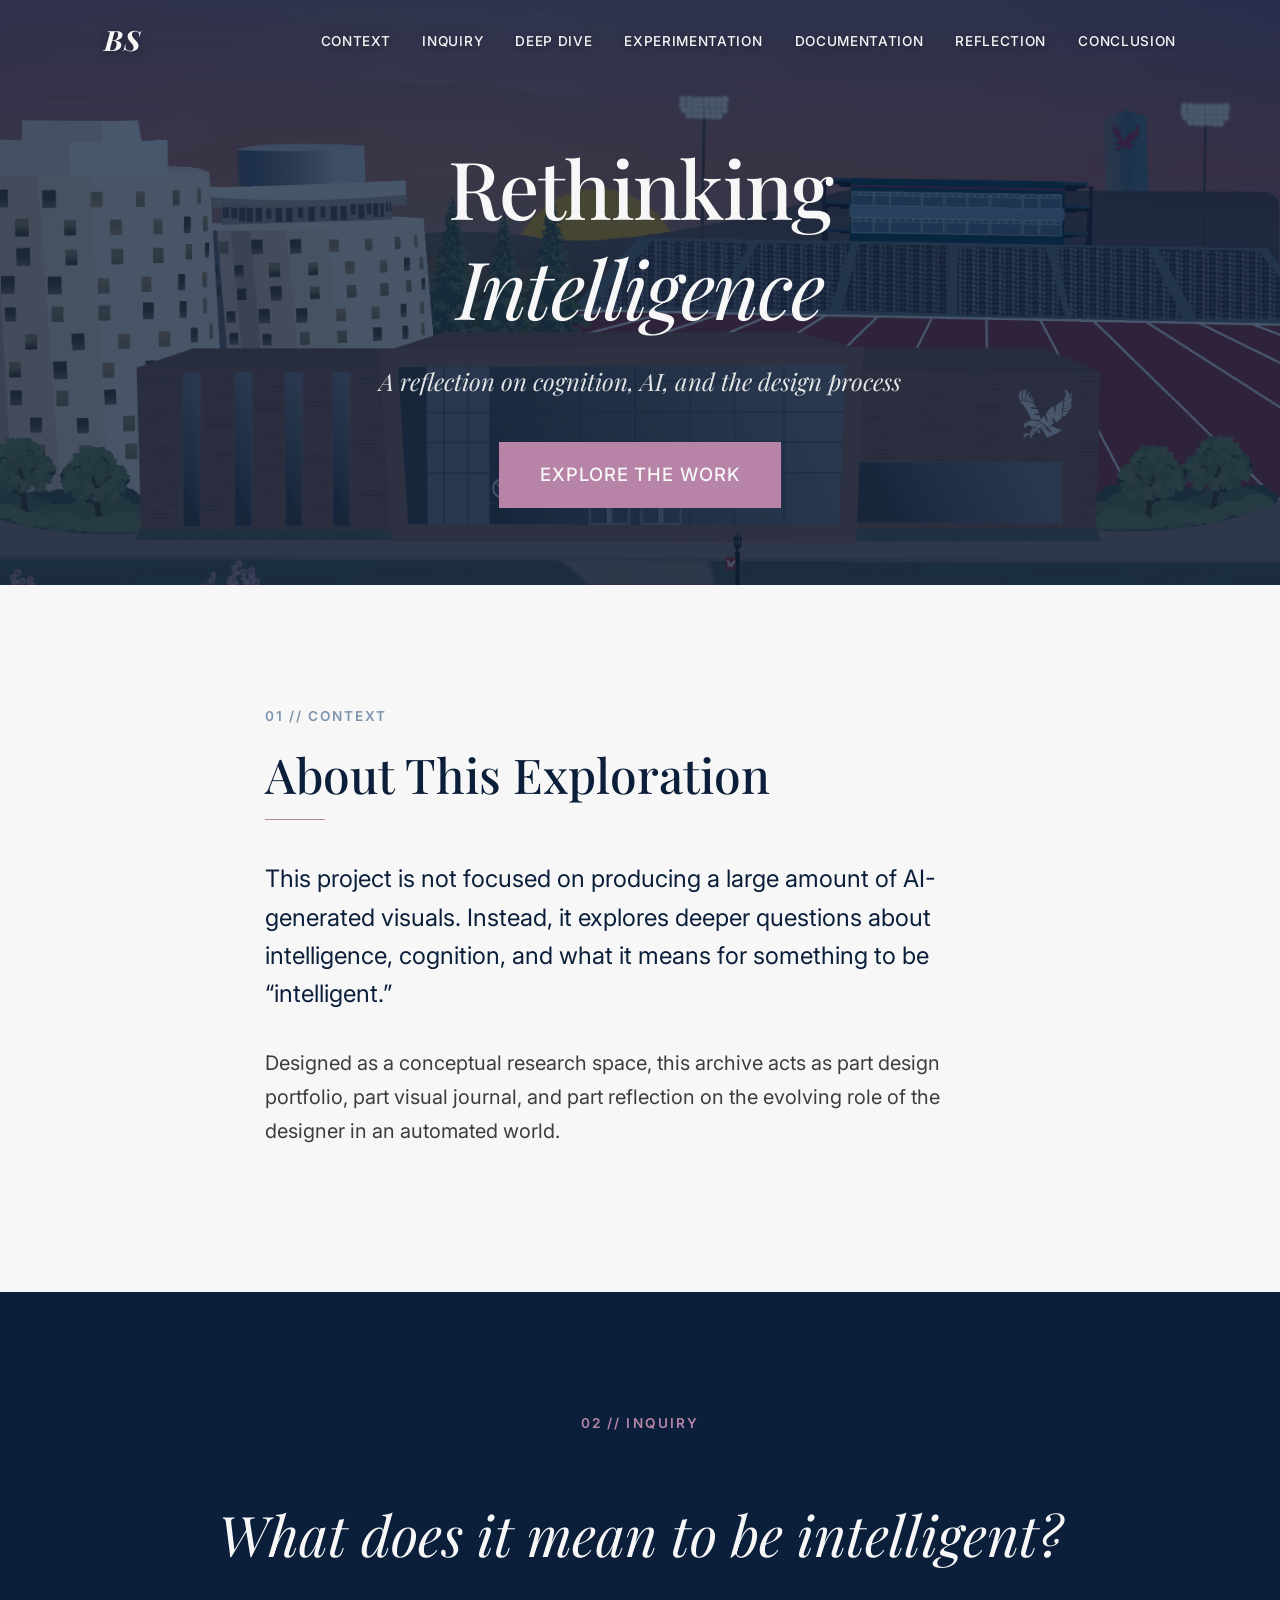
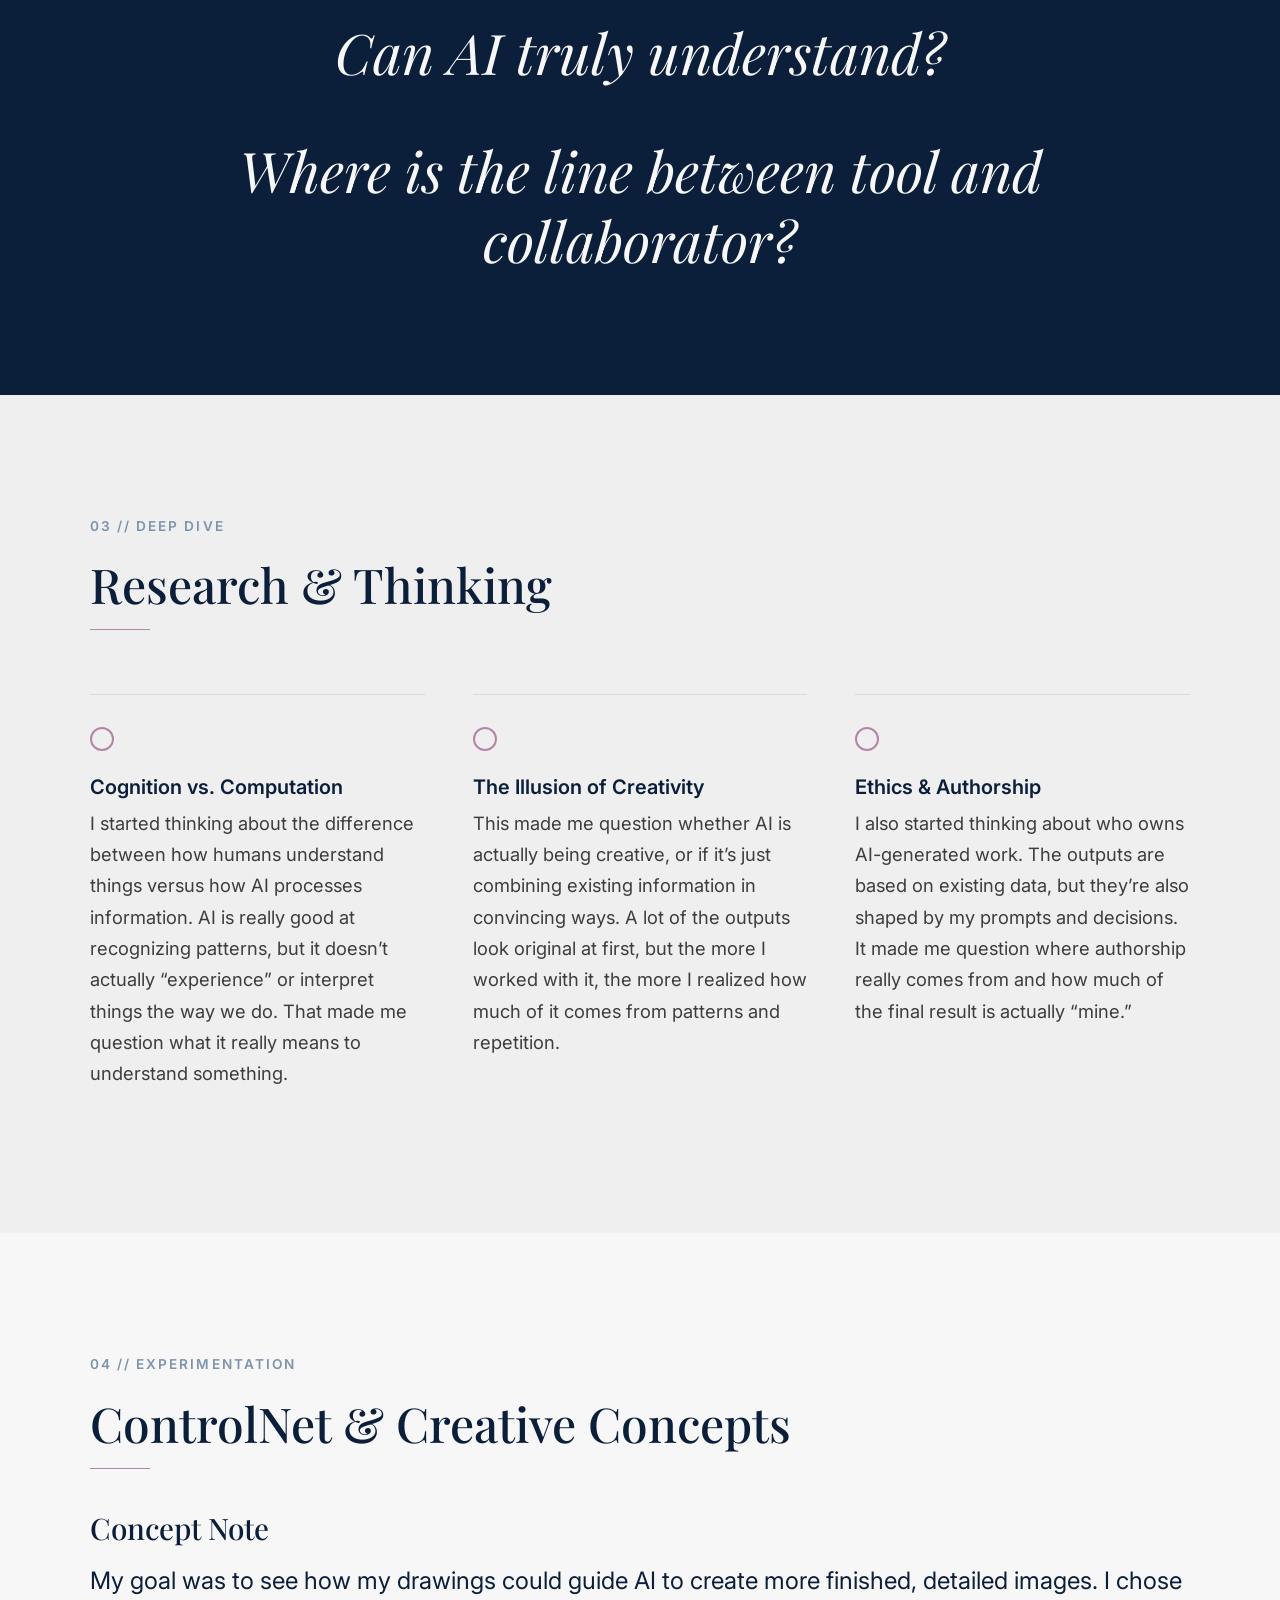
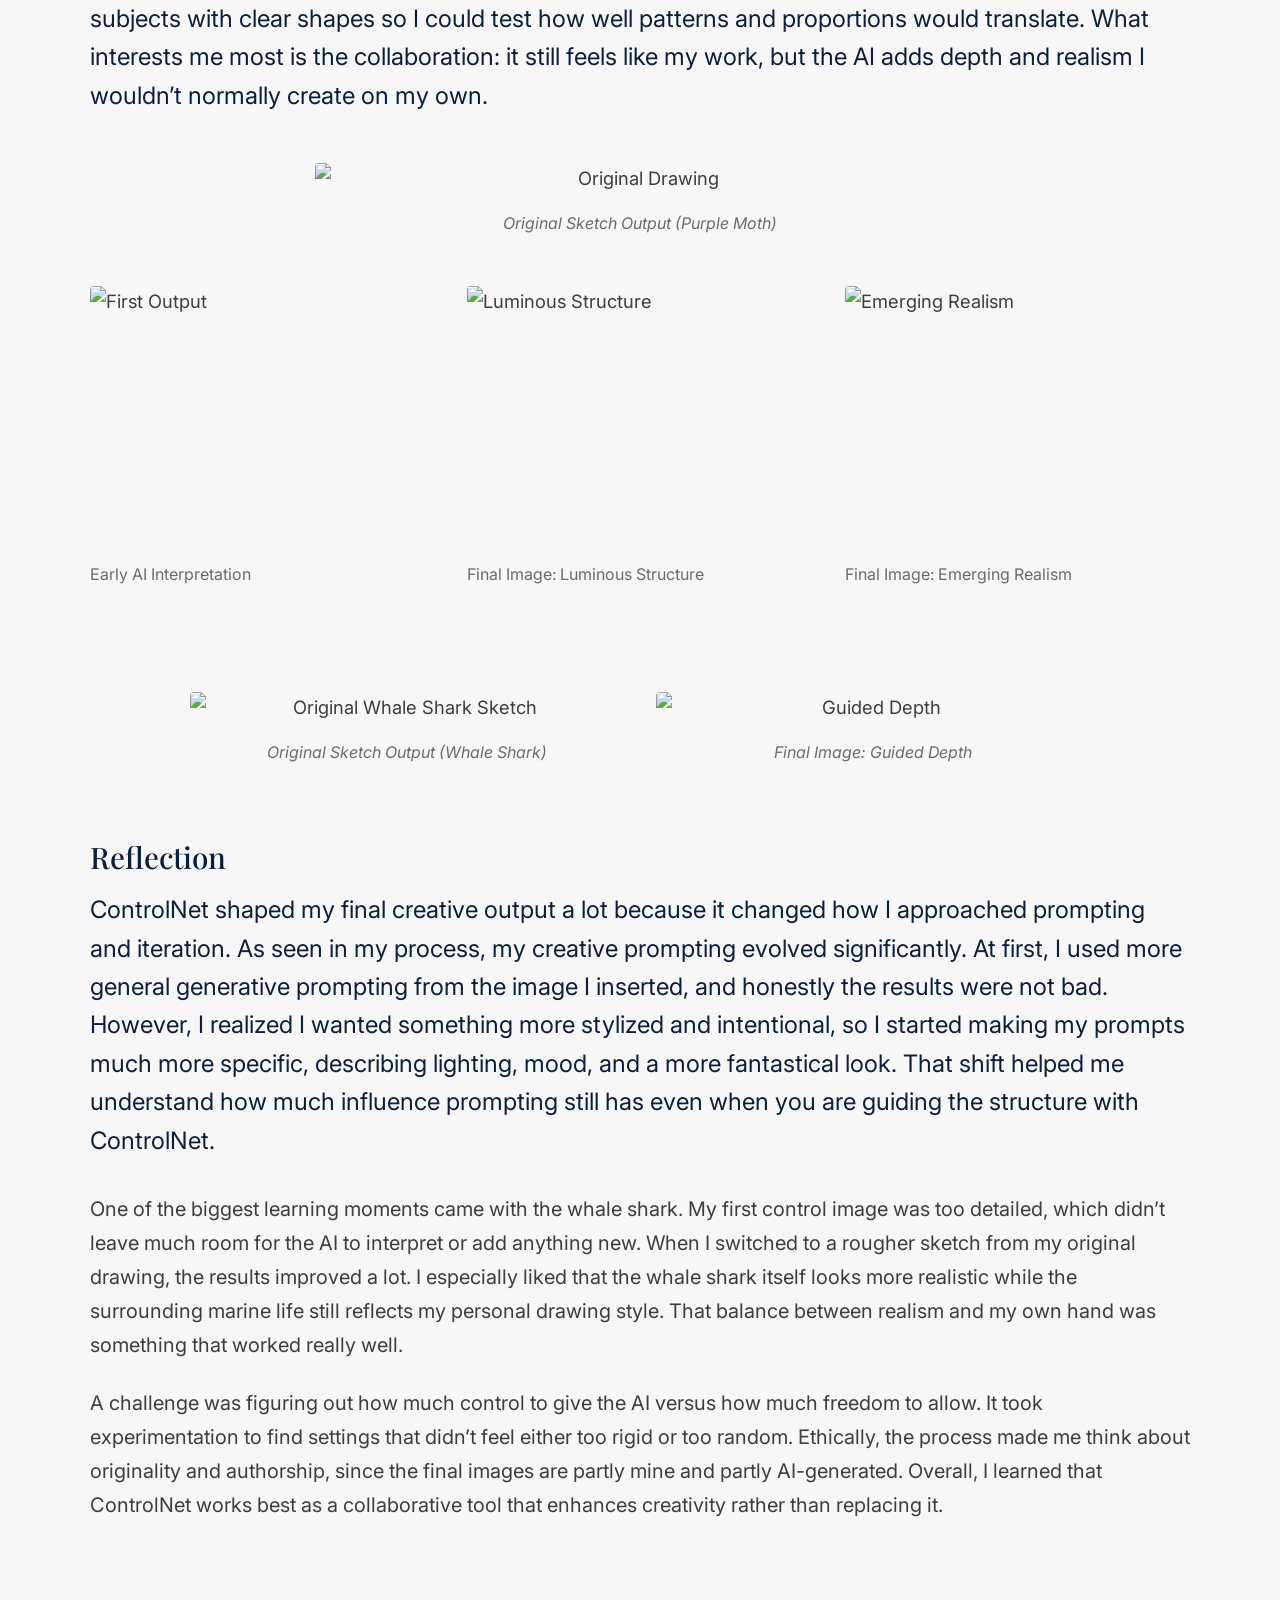
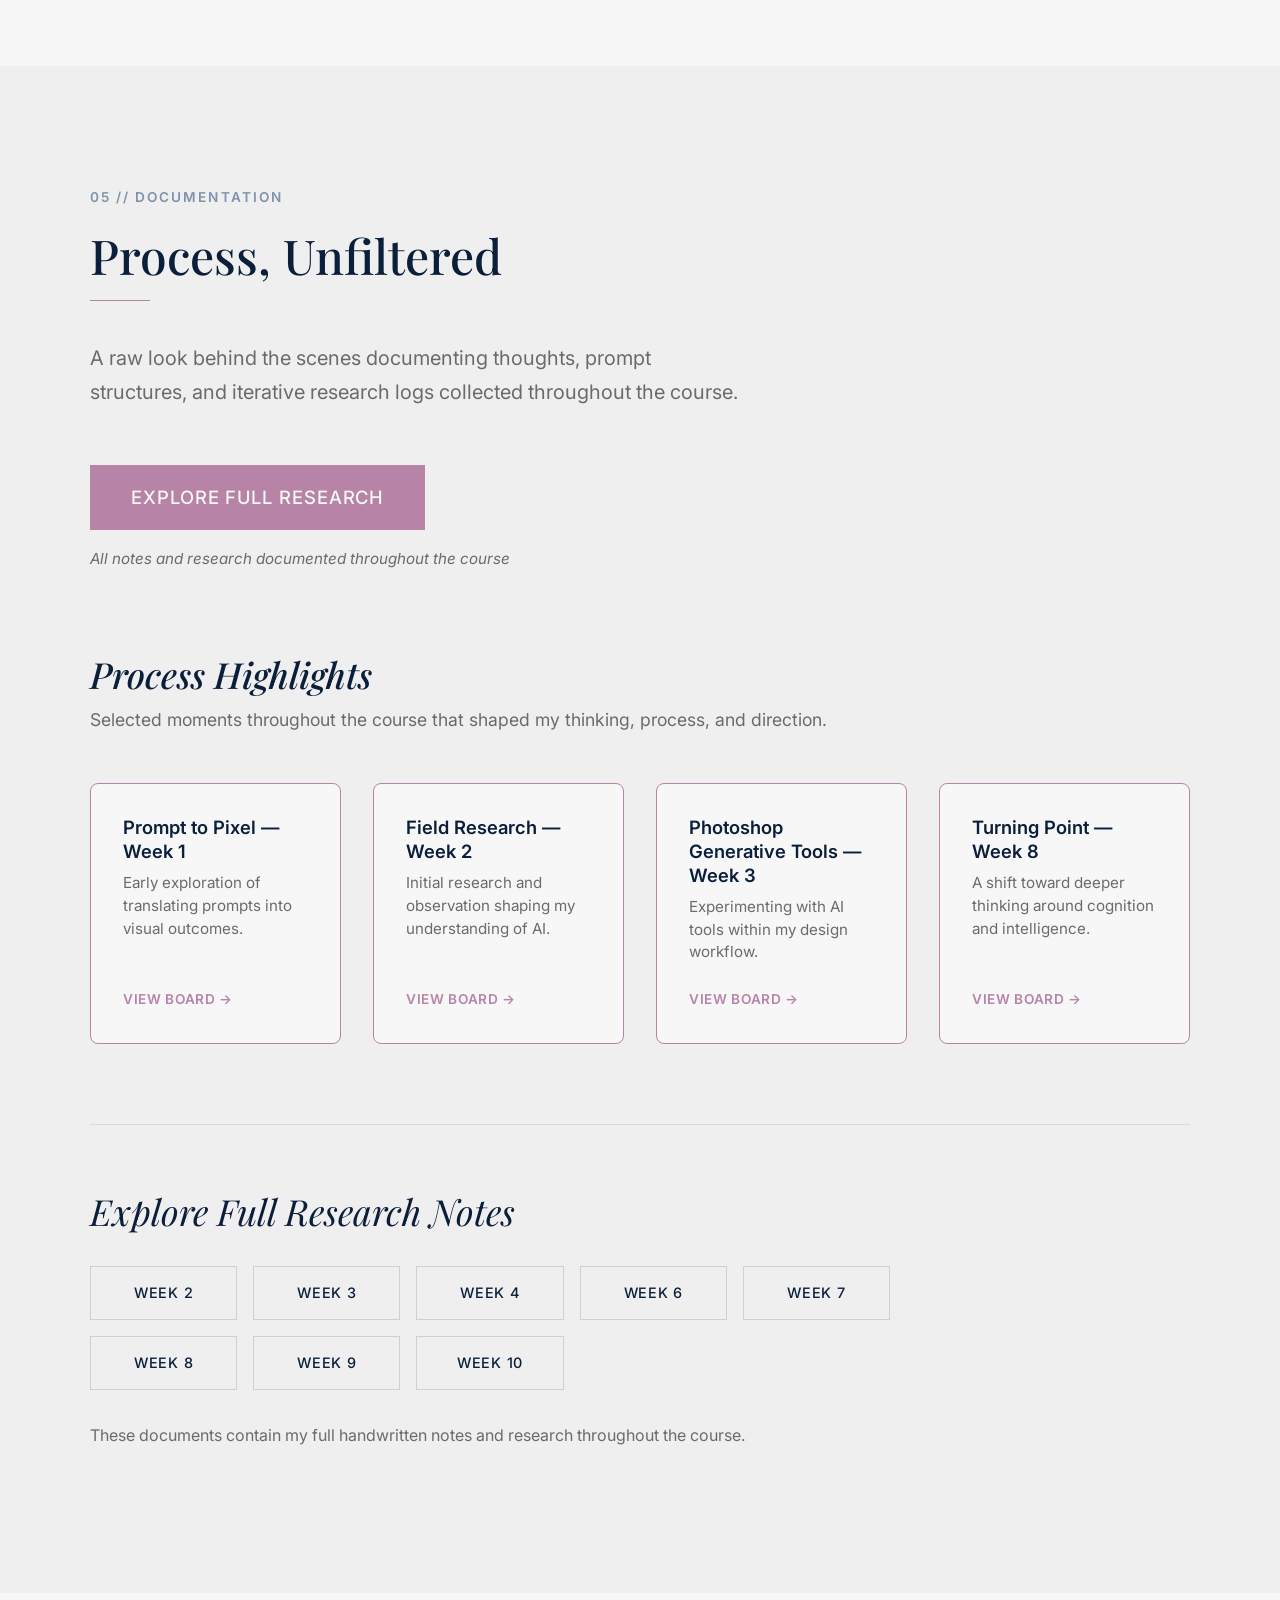
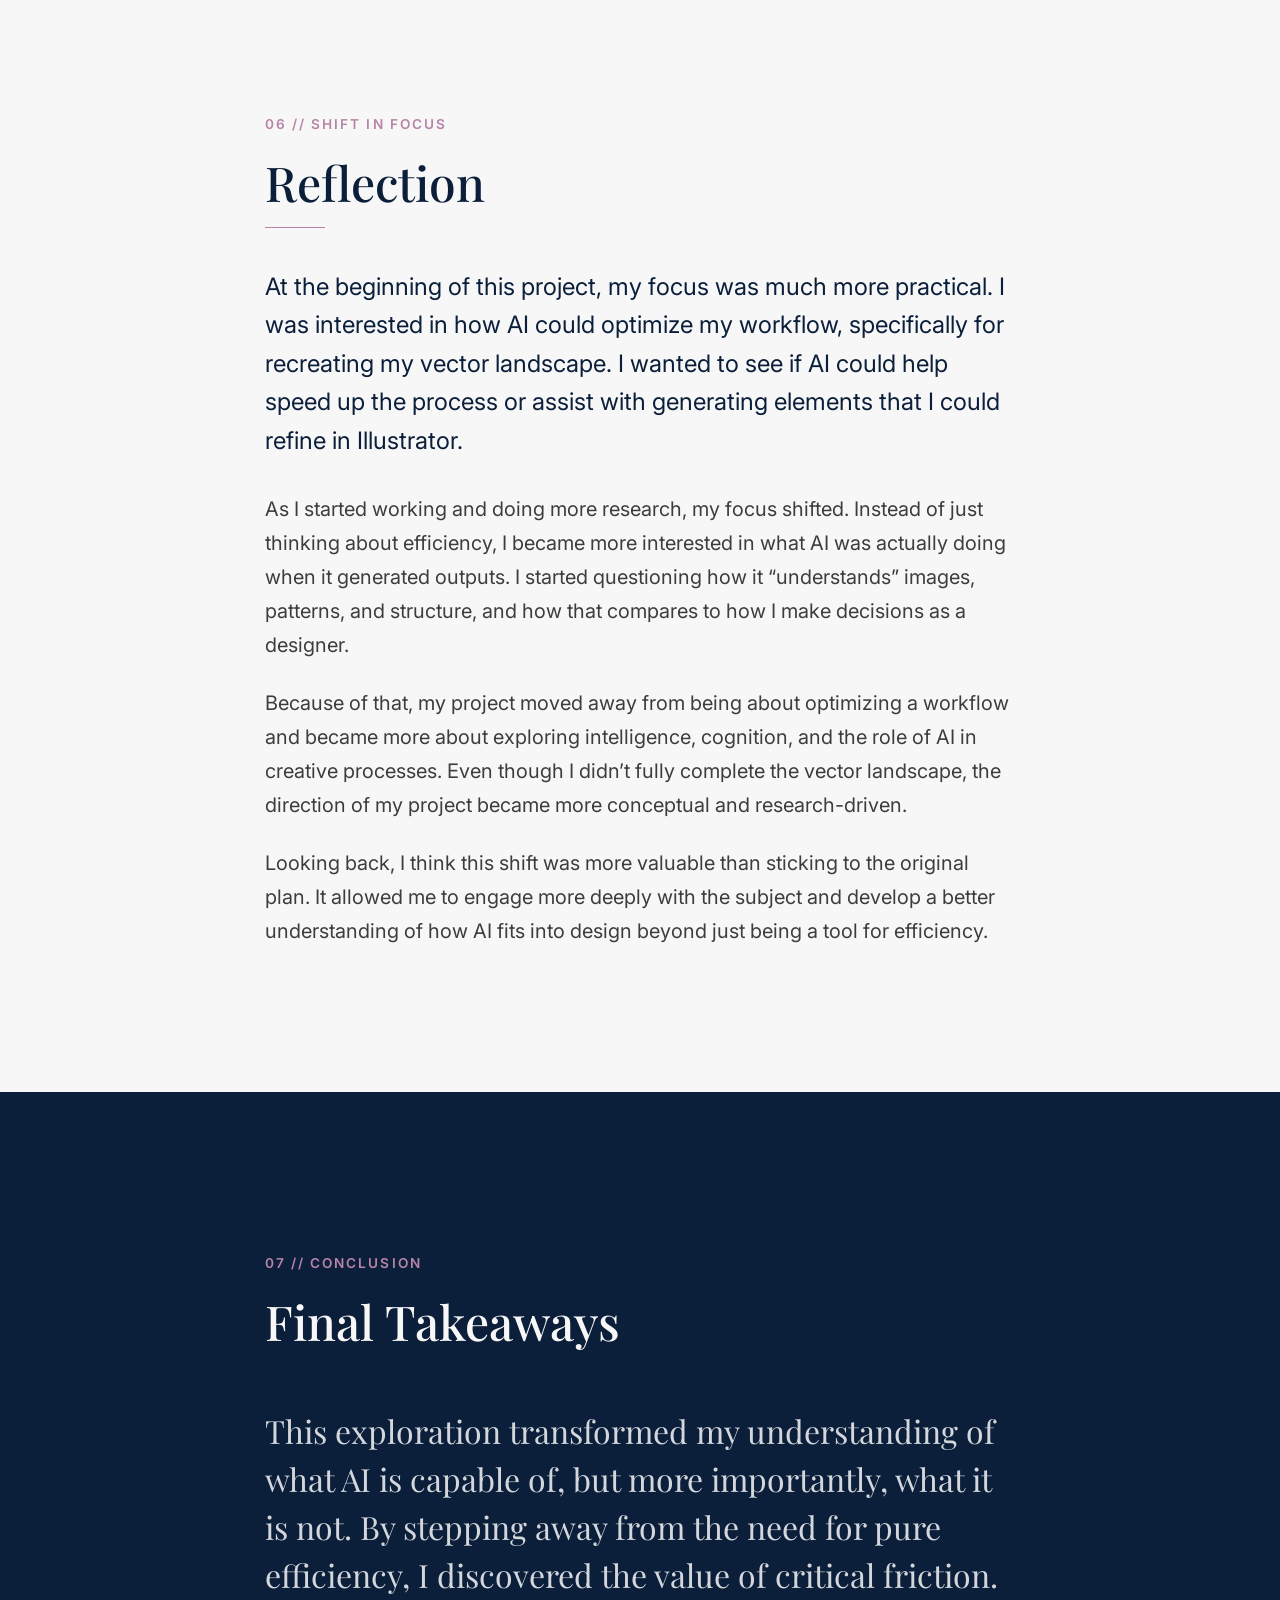
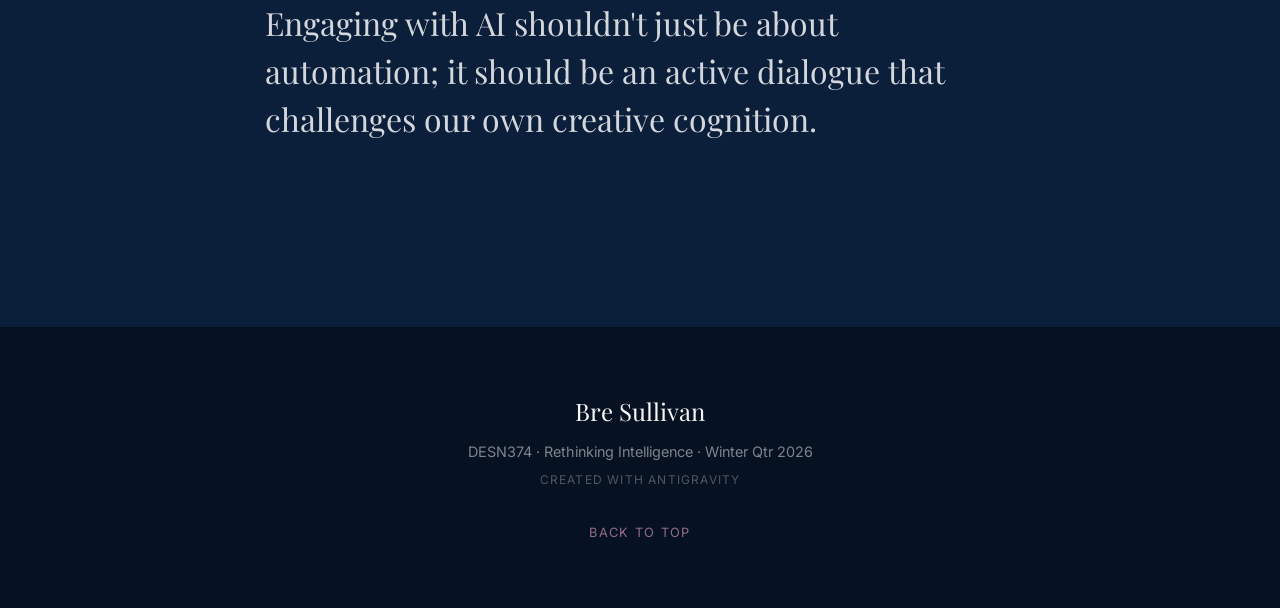
==== commit 4321c1a8: "Enhance portfolio narrative and mobile responsiveness" ====
--- a/portfolio.html
+++ b/portfolio.html
@@ -13,16 +13,35 @@
 </head>
 <body>
 
+    <!-- Navigation -->
+    <nav class="site-nav">
+        <div class="nav-container">
+            <a href="#hero" class="nav-logo">BS</a>
+            <button class="mobile-nav-toggle" aria-label="Toggle navigation">
+                <span></span>
+                <span></span>
+                <span></span>
+            </button>
+            <ul class="nav-links">
+                <li><a href="#about">Context</a></li>
+                <li><a href="#questions">Inquiry</a></li>
+                <li><a href="#research">Deep Dive</a></li>
+                <li><a href="#experiments">Experimentation</a></li>
+                <li><a href="#archive">Documentation</a></li>
+                <li><a href="#reflection">Reflection</a></li>
+                <li><a href="#takeaways">Conclusion</a></li>
+            </ul>
+        </div>
+    </nav>
+
     <!-- 1. Hero Section -->
     <header class="hero" id="hero">
-        <div class="hero-bg">
-            <div class="hero-placeholder">[Insert vector landscape here]</div>
-        </div>
+        <div class="hero-bg"></div>
         <div class="hero-overlay"></div>
         <div class="hero-content reveal">
             <h1 class="hero-title">Rethinking<br><em>Intelligence</em></h1>
             <p class="hero-subtitle">A reflection on cognition, AI, and the design process</p>
-            <a href="#about" class="btn">Explore the Work</a>
+            <a href="#archive" class="btn">Explore the Work</a>
         </div>
     </header>
 
@@ -60,17 +79,17 @@
                     <div class="research-card reveal-up">
                         <div class="icon-accent"></div>
                         <h4>Cognition vs. Computation</h4>
-                        <p>Studying the fundamental differences between human intuition and machine logic, exploring how algorithms process information without experiencing it.</p>
+                        <p>I started thinking about the difference between how humans understand things versus how AI processes information. AI is really good at recognizing patterns, but it doesn’t actually “experience” or interpret things the way we do. That made me question what it really means to understand something.</p>
                     </div>
                     <div class="research-card reveal-up delay-1">
                         <div class="icon-accent"></div>
                         <h4>The Illusion of Creativity</h4>
-                        <p>Analyzing whether AI models are generating novel ideas or simply synthesizing vast datasets in ways that mimic human creativity.</p>
+                        <p>This made me question whether AI is actually being creative, or if it’s just combining existing information in convincing ways. A lot of the outputs look original at first, but the more I worked with it, the more I realized how much of it comes from patterns and repetition.</p>
                     </div>
                     <div class="research-card reveal-up delay-2">
                         <div class="icon-accent"></div>
                         <h4>Ethics & Authorship</h4>
-                        <p>Navigating the complex landscape of ownership when generating outputs mathematically derived from existing human artwork.</p>
+                        <p>I also started thinking about who owns AI-generated work. The outputs are based on existing data, but they’re also shaped by my prompts and decisions. It made me question where authorship really comes from and how much of the final result is actually “mine.”</p>
                     </div>
                 </div>
             </div>
@@ -89,7 +108,7 @@
 
                 <div class="original-drawing-container mb-5 reveal-up" style="max-width: 650px; margin: 0 auto; text-align: center;">
                     <img src="https://app.milanote.com/media/p/images/1VSdnk1xxaeZa6/mnD/IMG_0625.jpeg?w=800" alt="Original Drawing" class="experiment-img" style="aspect-ratio: auto;">
-                    <p class="caption" style="font-size: 1rem; color: var(--text-muted); font-style: italic;">Original Sketch Output (Stark White Background)</p>
+                    <p class="caption" style="font-size: 1rem; color: var(--text-muted); font-style: italic;">Original Sketch Output (Purple Moth)</p>
                 </div>
 
                 <div class="experiment-grid">
@@ -107,23 +126,14 @@
                     </div>
                 </div>
 
-                <div class="original-drawing-container reveal-up" style="max-width: 650px; margin: 5rem auto 3rem; text-align: center;">
-                    <img src="https://app.milanote.com/media/p/images/1VSdrx1xxaeZak/Ksm/IMG_0632.jpeg" alt="Original Whale Shark Sketch" class="experiment-img" style="aspect-ratio: auto;">
-                    <p class="caption" style="font-size: 1rem; color: var(--text-muted); font-style: italic;">Original Sketch Output (Whale Shark)</p>
-                </div>
-
-                <div class="experiment-grid">
-                    <div class="experiment-card reveal-up delay-1">
-                        <img src="https://app.milanote.com/media/p/images/1VSdL71Ib2ECeU/lgT/IMG_0634.jpeg?w=800" alt="Guided Depth" class="experiment-img">
-                        <p class="caption">Final Image: Guided Depth</p>
-                    </div>
-                    <div class="experiment-card reveal-up delay-2">
-                        <img src="https://app.milanote.com/media/p/images/1VSdqJ1xxaeZaj/n33/IMG_0637.jpeg?w=800" alt="Immersive Realism" class="experiment-img">
-                        <p class="caption">Final Image: Immersive Realism</p>
-                    </div>
-                    <div class="experiment-card reveal-up">
-                        <img src="https://app.milanote.com/media/p/images/1VSdqI1xxaeZaf/swV/IMG_0633.jpeg?w=800" alt="Early Output" class="experiment-img">
-                        <p class="caption">Early AI Interpretation</p>
+                <div class="experiment-grid" style="grid-template-columns: repeat(2, 1fr); max-width: 900px; margin: 5rem auto 3rem; align-items: stretch;">
+                    <div class="experiment-card reveal-up" style="display: flex; flex-direction: column; text-align: center;">
+                        <img src="https://app.milanote.com/media/p/images/1VSdrx1xxaeZak/Ksm/IMG_0632.jpeg" alt="Original Whale Shark Sketch" class="experiment-img" style="flex-grow: 1; aspect-ratio: auto; object-fit: cover; width: 100%;">
+                        <p class="caption" style="font-size: 1rem; color: var(--text-muted); font-style: italic;">Original Sketch Output (Whale Shark)</p>
+                    </div>
+                    <div class="experiment-card reveal-up delay-1" style="display: flex; flex-direction: column; text-align: center;">
+                        <img src="https://app.milanote.com/media/p/images/1VSdL71Ib2ECeU/lgT/IMG_0634.jpeg?w=800" alt="Guided Depth" class="experiment-img" style="flex-grow: 1; aspect-ratio: auto; object-fit: cover; width: 100%;">
+                        <p class="caption" style="font-size: 1rem; color: var(--text-muted); font-style: italic;">Final Image: Guided Depth</p>
                     </div>
                 </div>
 
@@ -138,23 +148,66 @@
             </div>
         </section>
 
-        <!-- 6. Process Map -->
-        <section id="process-map" class="section bg-light process-map-section reveal">
-            <div class="container text-center">
-                <span class="section-kicker">05 // Visualization</span>
-                <h2 class="section-title">Process Map</h2>
-                <div class="map-container reveal-up">
-                    <div class="placeholder-box wide-box">[Insert process map here]</div>
-                </div>
-                <div class="map-links reveal-up delay-1 mt-4">
-                    <a href="#" class="btn btn-outline">View Full Notes</a>
-                    <a href="#" class="btn btn-outline">Open Research Board</a>
-                    <a href="#" class="btn btn-outline">Explore Process</a>
-                </div>
-            </div>
-        </section>
-
-        <!-- 7. Reflection (Exact Content) -->
+        <!-- 5. Process Archive -->
+        <section id="archive" class="section bg-light archive-section reveal">
+            <div class="container">
+                <div class="archive-header">
+                    <span class="section-kicker">05 // Documentation</span>
+                    <h2 class="section-title">Process, Unfiltered</h2>
+                    <p class="archive-intro">A raw look behind the scenes documenting thoughts, prompt structures, and iterative research logs collected throughout the course.</p>
+                    
+                    <div style="margin: 3.5rem 0;">
+                        <a href="https://app.milanote.com/1VDdsw1y755yB3?p=gojt2x1ZhnK" target="_blank" class="btn">Explore Full Research</a>
+                        <p style="font-size: 0.95rem; color: var(--text-muted); margin-top: 1rem; font-style: italic;">All notes and research documented throughout the course</p>
+                    </div>
+                </div>
+                
+                <div class="process-highlights-section" style="margin-top: 5rem;">
+                    <h3 style="font-size: 2.25rem; color: var(--color-navy); margin-bottom: 0.5rem; font-family: var(--font-heading); font-style: italic;">Process Highlights</h3>
+                    <p style="font-size: 1.1rem; color: var(--text-muted); margin-bottom: 3rem;">Selected moments throughout the course that shaped my thinking, process, and direction.</p>
+
+                    <div class="process-highlights-grid">
+                        <div class="process-card reveal-up">
+                            <h4>Prompt to Pixel — Week 1</h4>
+                            <p>Early exploration of translating prompts into visual outcomes.</p>
+                            <a href="https://app.milanote.com/1VFwXh1Hr1tpdp?p=CgP60I0m4bl" target="_blank" class="view-board-link">View Board &rarr;</a>
+                        </div>
+                        <div class="process-card reveal-up delay-1">
+                            <h4>Field Research — Week 2</h4>
+                            <p>Initial research and observation shaping my understanding of AI.</p>
+                            <a href="https://app.milanote.com/1VFNxy1Hr99e3F?p=iARTbSDYYSlF" target="_blank" class="view-board-link">View Board &rarr;</a>
+                        </div>
+                        <div class="process-card reveal-up delay-2">
+                            <h4>Photoshop Generative Tools — Week 3</h4>
+                            <p>Experimenting with AI tools within my design workflow.</p>
+                            <a href="https://app.milanote.com/1VJ3AB1CBWZBdr?p=pol9UeNPNWY" target="_blank" class="view-board-link">View Board &rarr;</a>
+                        </div>
+                        <div class="process-card reveal-up">
+                            <h4>Turning Point — Week 8</h4>
+                            <p>A shift toward deeper thinking around cognition and intelligence.</p>
+                            <a href="https://app.milanote.com/1VQWCR1BAIa5ev?p=h6HEQ5PrVYF" target="_blank" class="view-board-link">View Board &rarr;</a>
+                        </div>
+                    </div>
+                </div>
+
+                <div class="research-notes-subsection reveal-up delay-2 mt-5" style="border-top: 1px solid rgba(11,31,59,0.1); padding-top: 4rem; margin-top: 5rem;">
+                    <h3 class="subsection-title" style="font-family: var(--font-heading); font-style: italic; font-weight: 400; font-size: 2.25rem; color: var(--color-navy); margin-bottom: 0.5rem;">Explore Full Research Notes</h3>
+                    <div class="notes-grid">
+                        <a href="https://drive.google.com/file/d/1zlxsU3usGns3MO64bjnBEi9_y6S-tgEd/view?usp=sharing" target="_blank" class="btn btn-notes">Week 2</a>
+                        <a href="https://drive.google.com/file/d/15ryTjiq2Bf8E3RP9w3NChuDUjqym3pha/view?usp=sharing" target="_blank" class="btn btn-notes">Week 3</a>
+                        <a href="https://drive.google.com/file/d/1gShSa1fG3i1p4YK6wmvjh3DhHcIel_y0/view?usp=sharing" target="_blank" class="btn btn-notes">Week 4</a>
+                        <a href="https://drive.google.com/file/d/1um_M1SlBcTBntUCkkQzglpvkZvlFpWK0/view?usp=sharing" target="_blank" class="btn btn-notes">Week 6</a>
+                        <a href="https://drive.google.com/file/d/1hAzlJY74yeezo4k_58eRCkz9aXEKCSuM/view?usp=sharing" target="_blank" class="btn btn-notes">Week 7</a>
+                        <a href="https://drive.google.com/file/d/1M0n7a0DOlfjX9DrW-h9SpeRUYmiu1iw9/view?usp=sharing" target="_blank" class="btn btn-notes">Week 8</a>
+                        <a href="https://drive.google.com/file/d/1VPDzo8wJFGe7xBla9JbpSWiRFS5nmSgO/view?usp=sharing" target="_blank" class="btn btn-notes">Week 9</a>
+                        <a href="https://drive.google.com/file/d/1DwRyeu7i79cYmVDBHOEiLjQRj3TBSNY5/view?usp=sharing" target="_blank" class="btn btn-notes">Week 10</a>
+                    </div>
+                    <p style="font-size: 1rem; color: var(--text-muted); margin-top: 1.5rem;">These documents contain my full handwritten notes and research throughout the course.</p>
+                </div>
+            </div>
+        </section>
+
+        <!-- 6. Reflection (Exact Content) -->
         <section id="reflection" class="section reflection-section reveal">
             <div class="container container-sm">
                 <span class="section-kicker text-mauve">06 // Shift in Focus</span>
@@ -168,60 +221,10 @@
             </div>
         </section>
 
-        <!-- 8. Process Archive -->
-        <section id="archive" class="section bg-light archive-section reveal">
-            <div class="container">
-                <div class="archive-header">
-                    <span class="section-kicker">07 // Documentation</span>
-                    <h2 class="section-title">Process, Unfiltered</h2>
-                    <p class="archive-intro">A raw look behind the scenes documenting thoughts, prompt structures, and iterative research logs collected throughout the course.</p>
-                </div>
-                
-                <div class="masonry-grid">
-                    <div class="masonry-item">
-                        <div class="masonry-img-placeholder tall">[Insert notes screenshot]</div>
-                        <div class="masonry-caption">
-                            <h4>Week 1 - Foundations & Mindset</h4>
-                        </div>
-                    </div>
-                    <div class="masonry-item">
-                        <div class="masonry-img-placeholder wide">[Insert notes screenshot]</div>
-                        <div class="masonry-caption">
-                            <h4>Week 2 - Prompt Exploration</h4>
-                        </div>
-                    </div>
-                    <div class="masonry-item">
-                        <div class="masonry-img-placeholder square">[Insert notes screenshot]</div>
-                        <div class="masonry-caption">
-                            <h4>Week 3 - Tools & Production</h4>
-                        </div>
-                    </div>
-                    <div class="masonry-item">
-                        <div class="masonry-img-placeholder tall">[Insert notes screenshot]</div>
-                        <div class="masonry-caption">
-                            <h4>Week 4 - Expanding Capabilities</h4>
-                        </div>
-                    </div>
-                    <div class="masonry-item">
-                        <div class="masonry-img-placeholder wide">[Insert notes screenshot]</div>
-                        <div class="masonry-caption">
-                            <h4>Weeks 5-7 - Iteration & Control</h4>
-                        </div>
-                    </div>
-                    <div class="masonry-item">
-                        <div class="masonry-img-placeholder square">[Insert notes screenshot]</div>
-                        <div class="masonry-caption">
-                            <h4>Weeks 8-10 - Systems & Structure</h4>
-                        </div>
-                    </div>
-                </div>
-            </div>
-        </section>
-
-        <!-- 9. Final Takeaways -->
+        <!-- 7. Final Takeaways -->
         <section id="takeaways" class="section bg-navy text-white takeaways-section reveal">
-            <div class="container container-sm text-center">
-                <span class="section-kicker text-mauve">08 // Conclusion</span>
+            <div class="container container-sm">
+                <span class="section-kicker text-mauve">07 // Conclusion</span>
                 <h2 class="section-title takeaways-title">Final Takeaways</h2>
                 <p class="takeaway-text">
                     This exploration transformed my understanding of what AI is capable of, but more importantly, what it is not. By stepping away from the need for pure efficiency, I discovered the value of critical friction. Engaging with AI shouldn't just be about automation; it should be an active dialogue that challenges our own creative cognition.
--- a/portfolio.css
+++ b/portfolio.css
@@ -38,6 +38,7 @@
 html {
     scroll-behavior: smooth;
     overflow-x: hidden;
+    scroll-padding-top: 80px;
 }
 
 body {
@@ -209,6 +210,29 @@
     border-color: var(--color-navy);
 }
 
+.btn-notes {
+    background-color: transparent;
+    border: 1px solid rgba(11, 31, 59, 0.15);
+    color: var(--color-navy);
+    padding: 0.85rem 1.5rem;
+    font-size: 0.9rem;
+    text-align: center;
+}
+
+.btn-notes:hover {
+    background-color: var(--color-mauve);
+    color: var(--text-inverse);
+    border-color: var(--color-mauve);
+}
+
+.notes-grid {
+    display: grid;
+    grid-template-columns: repeat(auto-fit, minmax(130px, 1fr));
+    gap: 1rem;
+    max-width: 800px;
+    margin: 2rem 0;
+}
+
 .placeholder-box {
     width: 100%;
     height: 100%;
@@ -235,13 +259,14 @@
    ========================================================================= */
 .hero {
     position: relative;
-    height: 60vh;
-    min-height: 450px;
+    height: 65vh;
+    min-height: 500px;
     display: flex;
     align-items: center;
     justify-content: center;
     text-align: center;
     overflow: hidden;
+    padding-top: 60px;
 }
 
 .hero-bg {
@@ -251,21 +276,13 @@
     width: 100%;
     height: 100%;
     background-color: var(--color-light-gray);
+    background-image: url('hero-bg.png');
+    background-size: cover;
+    background-position: center 20%;
     z-index: -2;
 }
 
-.hero-placeholder {
-    width: 100%;
-    height: 100%;
-    display: flex;
-    align-items: center;
-    justify-content: center;
-    color: var(--color-muted-blue);
-    font-family: var(--font-body);
-    font-weight: 500;
-    letter-spacing: 0.1em;
-    text-transform: uppercase;
-}
+
 
 .hero-overlay {
     position: absolute;
@@ -569,21 +586,202 @@
 .delay-2 { transition-delay: 0.3s; }
 
 /* =========================================================================
+   NAVIGATION
+   ========================================================================= */
+.site-nav {
+    position: fixed;
+    top: 0;
+    left: 0;
+    width: 100%;
+    z-index: 1000;
+    padding: 1.5rem 0;
+    background-color: transparent;
+    transition: all 0.3s ease;
+}
+
+.nav-container {
+    max-width: 1200px;
+    margin: 0 auto;
+    padding: 0 5%;
+    display: flex;
+    justify-content: space-between;
+    align-items: center;
+}
+
+.nav-logo {
+    font-family: var(--font-heading);
+    font-weight: 700;
+    font-size: 1.75rem;
+    color: var(--text-inverse);
+    text-decoration: none;
+    letter-spacing: 0.05em;
+    font-style: italic;
+    line-height: 1;
+    text-shadow: 0 2px 10px rgba(0, 0, 0, 0.4);
+    transition: all 0.3s ease;
+}
+
+.nav-logo:hover {
+    color: var(--color-mauve);
+}
+
+.nav-links {
+    list-style: none;
+    display: flex;
+    gap: 2rem;
+    margin: 0;
+    padding: 0;
+    overflow-x: auto;
+    white-space: nowrap;
+    scrollbar-width: none;
+    align-items: center;
+}
+
+.nav-links::-webkit-scrollbar {
+    display: none;
+}
+
+.nav-links li {
+    margin: 0;
+}
+
+.nav-links a {
+    color: var(--text-inverse);
+    text-decoration: none;
+    font-family: var(--font-body);
+    font-size: 0.85rem;
+    font-weight: 500;
+    text-transform: uppercase;
+    letter-spacing: 0.05em;
+    text-shadow: 0 2px 10px rgba(0, 0, 0, 0.4);
+    transition: all 0.3s ease;
+}
+
+.nav-links a:hover {
+    color: var(--color-mauve);
+}
+
+/* Scrolled Nav Colors */
+.site-nav.scrolled {
+    background-color: rgba(255, 255, 255, 0.9);
+    backdrop-filter: blur(10px);
+    -webkit-backdrop-filter: blur(10px);
+    border-bottom: 1px solid rgba(0, 0, 0, 0.05);
+    padding: 1rem 0;
+}
+
+.site-nav.scrolled .nav-logo,
+.site-nav.scrolled .nav-links a {
+    color: var(--color-mauve);
+    text-shadow: none;
+}
+
+.site-nav.scrolled .nav-logo:hover,
+.site-nav.scrolled .nav-links a:hover {
+    color: var(--color-navy);
+}
+
+/* Mobile Toggle Icon */
+.mobile-nav-toggle {
+    display: none;
+    background: transparent;
+    border: none;
+    cursor: pointer;
+    padding: 0.5rem;
+    z-index: 2000;
+    position: relative;
+}
+
+.mobile-nav-toggle span {
+    display: block;
+    width: 25px;
+    height: 2px;
+    background-color: var(--text-inverse);
+    margin-bottom: 5px;
+    transition: all 0.3s ease;
+    box-shadow: 0 1px 5px rgba(0,0,0,0.4);
+}
+
+.mobile-nav-toggle span:last-child {
+    margin-bottom: 0;
+}
+
+.site-nav.scrolled .mobile-nav-toggle span {
+    background-color: var(--color-mauve);
+    box-shadow: none;
+}
+
+/* =========================================================================
    MEDIA QUERIES
    ========================================================================= */
 @media (max-width: 992px) {
+    .mobile-nav-toggle {
+        display: block;
+    }
+    
+    .nav-links {
+        position: fixed;
+        top: 0;
+        right: 0;
+        height: 100vh;
+        width: 75%;
+        max-width: 300px;
+        background-color: rgba(247, 247, 247, 0.98);
+        backdrop-filter: blur(15px);
+        -webkit-backdrop-filter: blur(15px);
+        flex-direction: column;
+        justify-content: center;
+        align-items: center;
+        padding: 4rem 2rem;
+        transform: translateX(100%);
+        transition: transform 0.4s cubic-bezier(0.16, 1, 0.3, 1);
+        box-shadow: -5px 0 25px rgba(0,0,0,0.1);
+        z-index: 1500;
+    }
+    
+    .nav-links.active {
+        transform: translateX(0);
+    }
+
+    .nav-links li {
+        width: 100%;
+        text-align: center;
+        margin: 1.25rem 0;
+    }
+
+    .nav-links a {
+        color: var(--color-navy) !important;
+        text-shadow: none !important;
+        font-size: 1.25rem;
+        display: block;
+    }
+    
+    .mobile-nav-toggle.active span:nth-child(1) {
+        transform: translateY(7px) rotate(45deg);
+        background-color: var(--color-navy);
+        box-shadow: none;
+    }
+    .mobile-nav-toggle.active span:nth-child(2) {
+        opacity: 0;
+    }
+    .mobile-nav-toggle.active span:nth-child(3) {
+        transform: translateY(-7px) rotate(-45deg);
+        background-color: var(--color-navy);
+        box-shadow: none;
+    }
+
     h1 {
         font-size: 4rem;
     }
     .big-question {
         font-size: 2.75rem;
     }
-    .masonry-grid {
-        column-count: 2;
-    }
 }
 
 @media (max-width: 768px) {
+    :root {
+        --section-spacing: 80px;
+    }
     h1 {
         font-size: 3.25rem;
     }
@@ -599,16 +797,94 @@
     .takeaway-text {
         font-size: 1.5rem;
     }
-    .map-links {
-        flex-direction: column;
+    .experiment-grid {
+        grid-template-columns: 1fr !important;
+        margin-top: 2rem !important;
+        margin-bottom: 2rem !important;
     }
 }
 
 @media (max-width: 576px) {
-    .masonry-grid {
-        column-count: 1;
+    :root {
+        --section-spacing: 60px;
+    }
+    h1 {
+        font-size: 2.5rem;
+    }
+    h2.section-title {
+        font-size: 2rem;
     }
     .hero-subtitle {
+        font-size: 1.15rem;
+    }
+    .nav-logo {
+        font-size: 1.5rem;
+    }
+    .nav-links {
+        gap: 1.5rem;
+    }
+    .takeaway-text {
         font-size: 1.25rem;
     }
-}
+    .site-nav {
+        padding: 1rem 0;
+    }
+}
+
+/* =========================================================================
+   PROCESS HIGHLIGHTS CARDS
+   ========================================================================= */
+.process-highlights-grid {
+    display: grid;
+    grid-template-columns: repeat(auto-fit, minmax(250px, 1fr));
+    gap: 2rem;
+    margin-top: 3rem;
+    margin-bottom: 2rem;
+}
+
+.process-card {
+    background-color: var(--color-off-white);
+    border: 1px solid var(--color-mauve);
+    border-radius: 8px;
+    padding: 2rem;
+    transition: all 0.3s ease;
+    display: flex;
+    flex-direction: column;
+}
+
+.process-card:hover {
+    transform: translateY(-5px);
+    box-shadow: 0 10px 25px rgba(11, 31, 59, 0.08); /* slight shadow on hover */
+}
+
+.process-card h4 {
+    color: var(--color-navy);
+    font-size: 1.15rem;
+    margin-bottom: 0.5rem;
+    line-height: 1.3;
+}
+
+.process-card p {
+    color: var(--text-muted);
+    font-size: 0.95rem;
+    line-height: 1.5;
+    flex-grow: 1;
+    margin-bottom: 1.5rem;
+}
+
+.process-card .view-board-link {
+    color: var(--color-mauve);
+    text-decoration: none;
+    font-weight: 600;
+    font-size: 0.85rem;
+    text-transform: uppercase;
+    letter-spacing: 0.05em;
+    display: inline-flex;
+    align-items: center;
+    gap: 0.35rem;
+    transition: color 0.3s ease;
+}
+
+.process-card .view-board-link:hover {
+    color: var(--color-navy);
+}
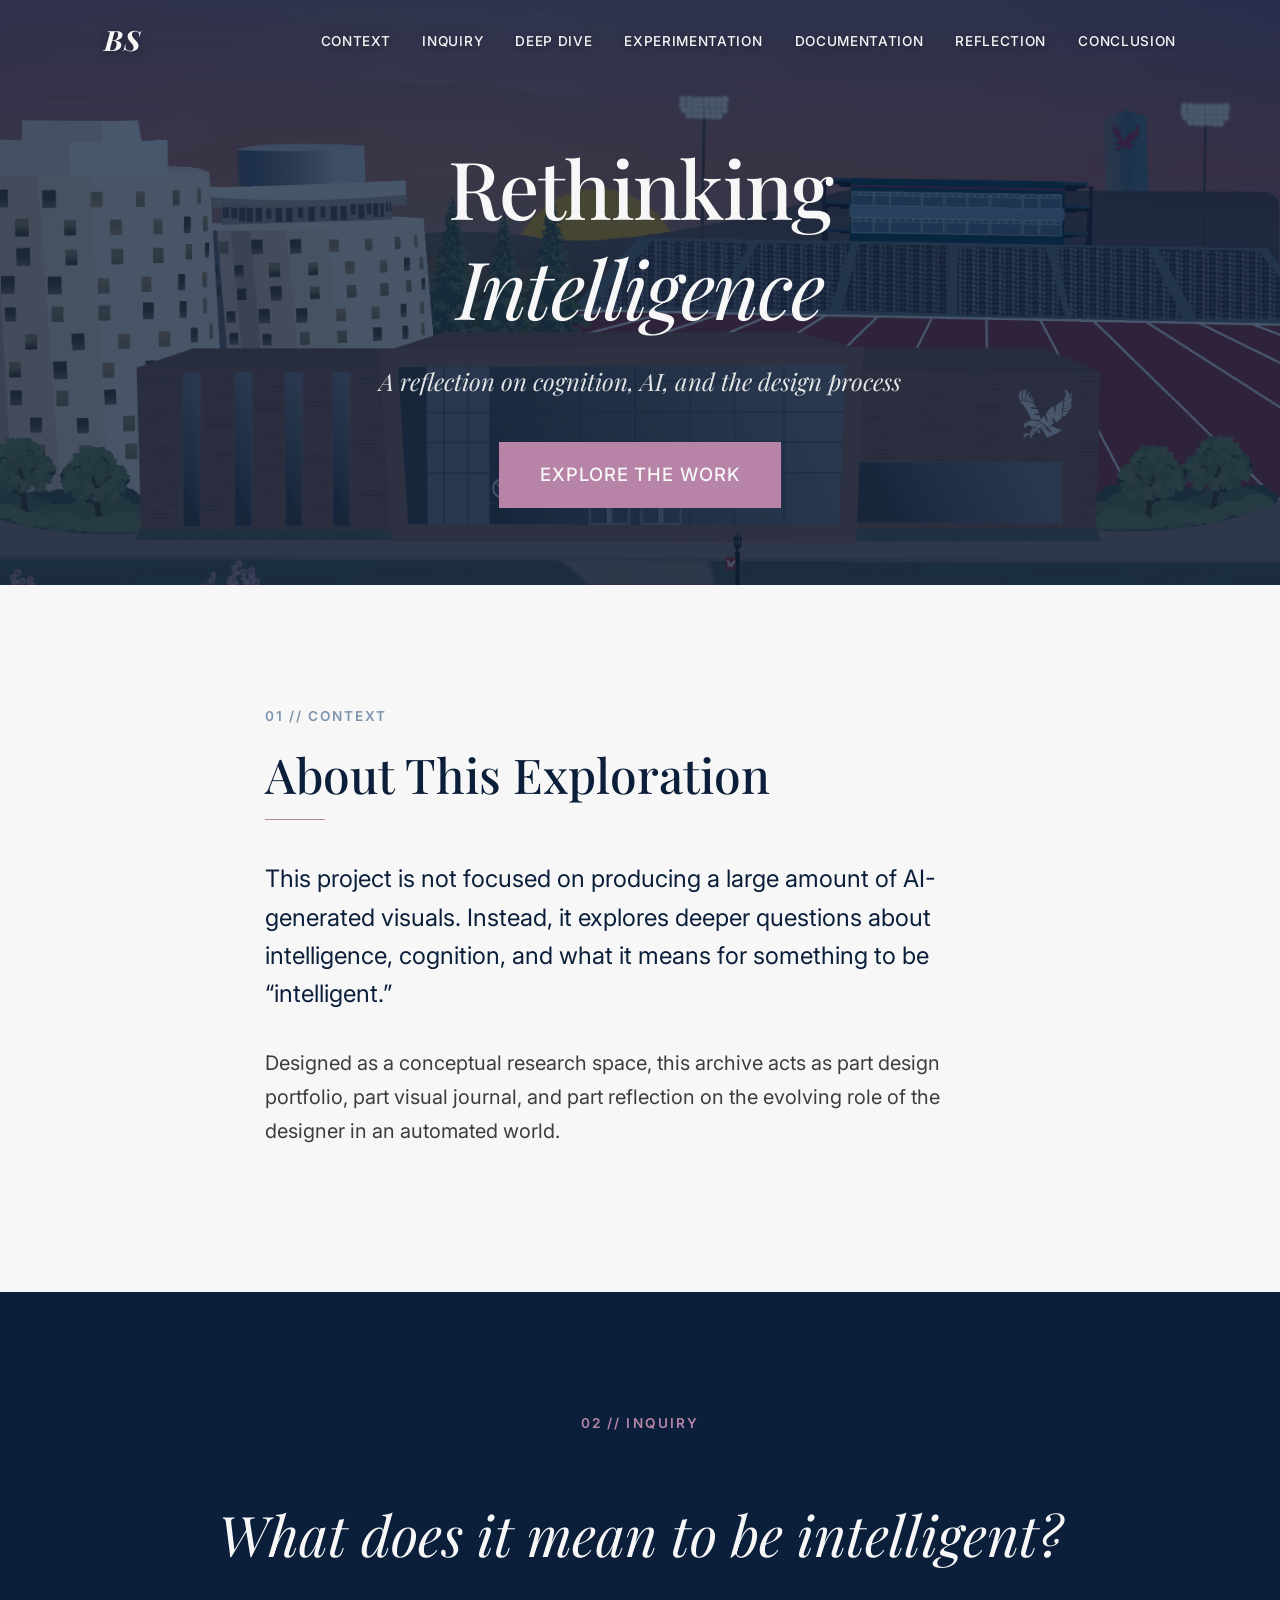
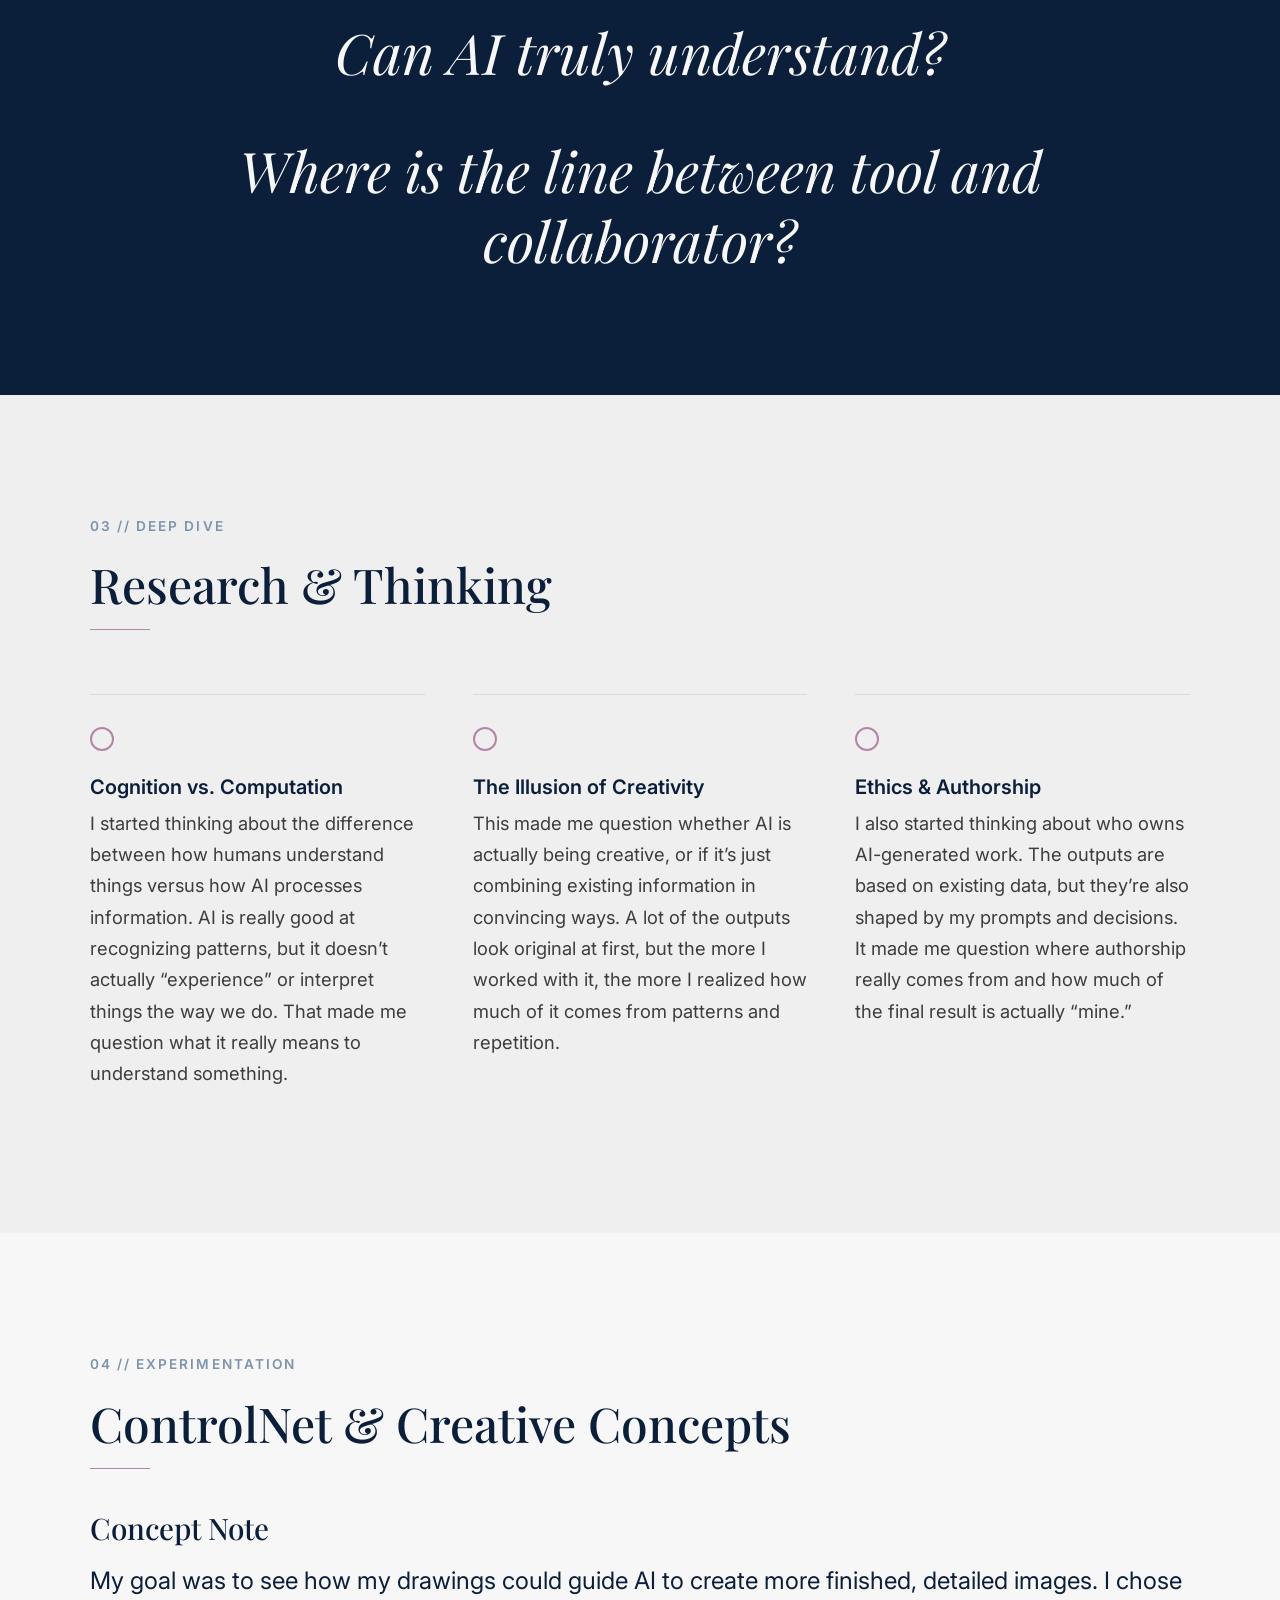
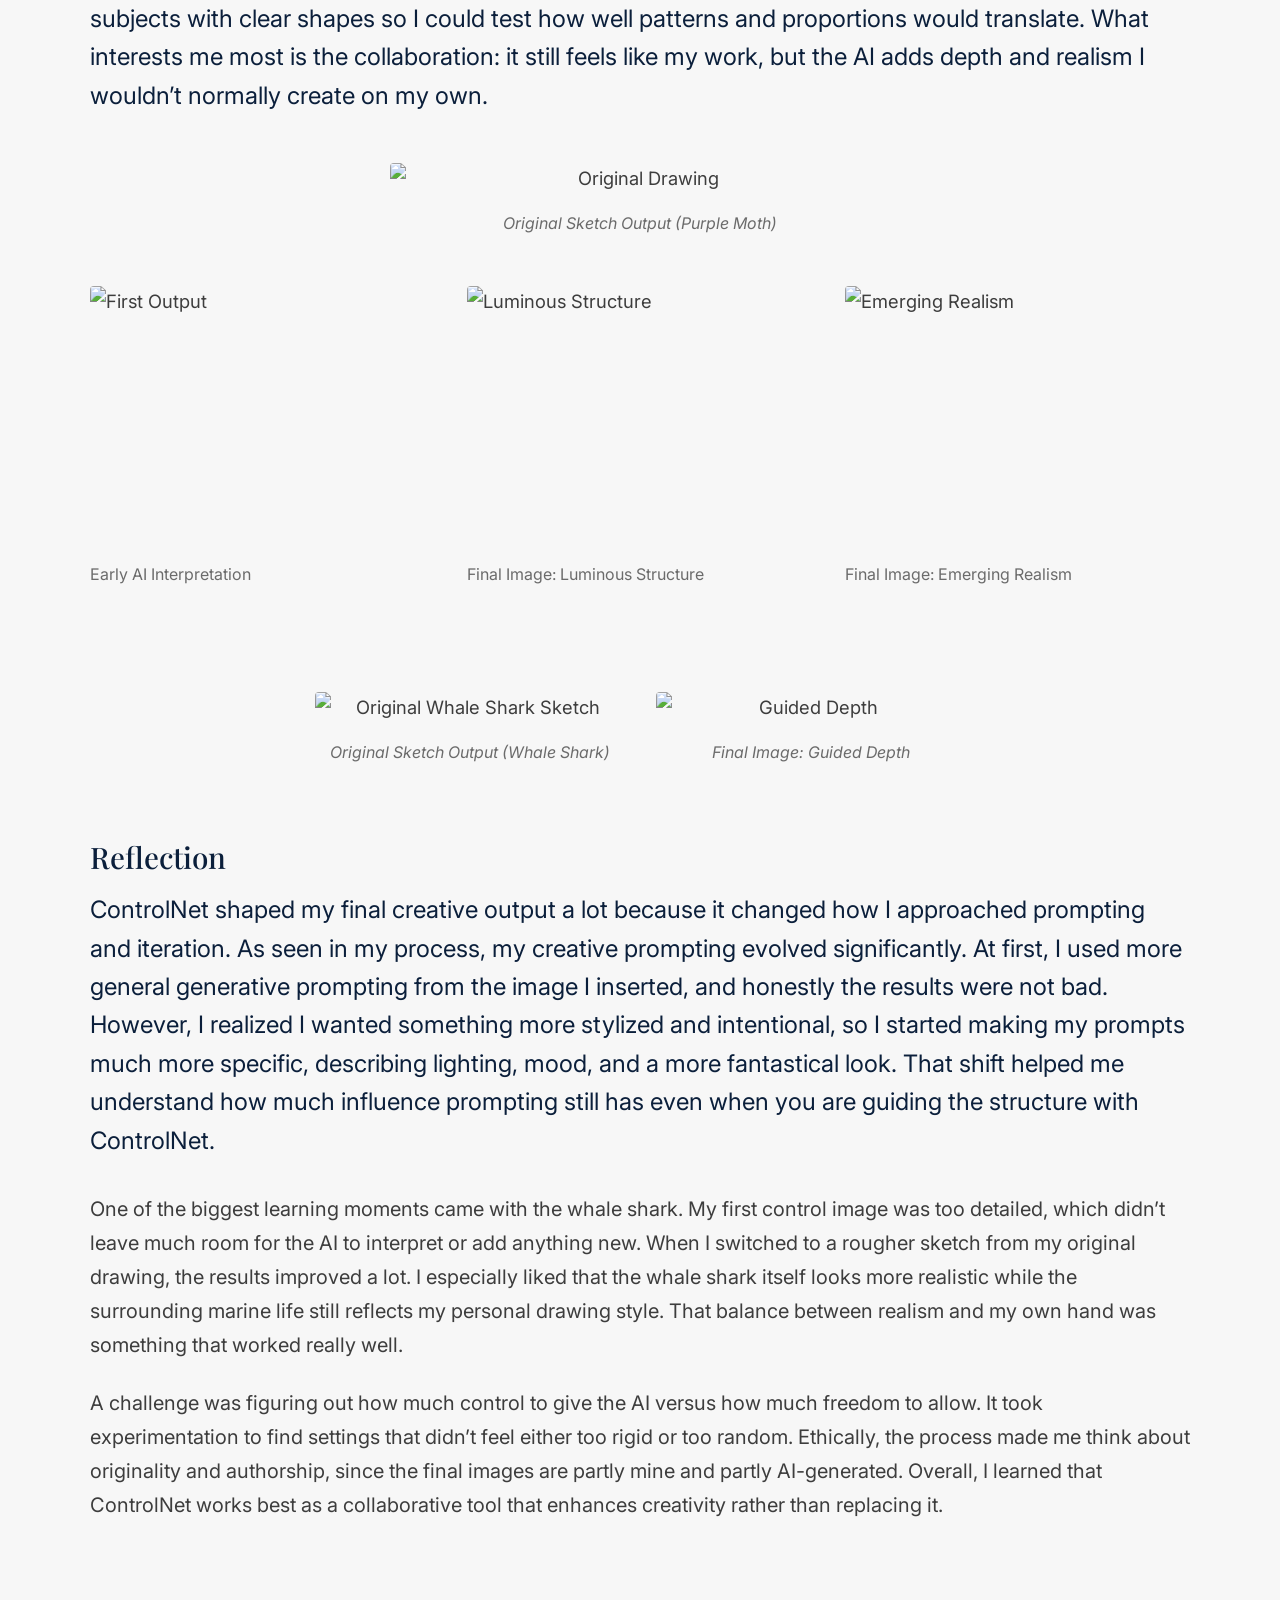
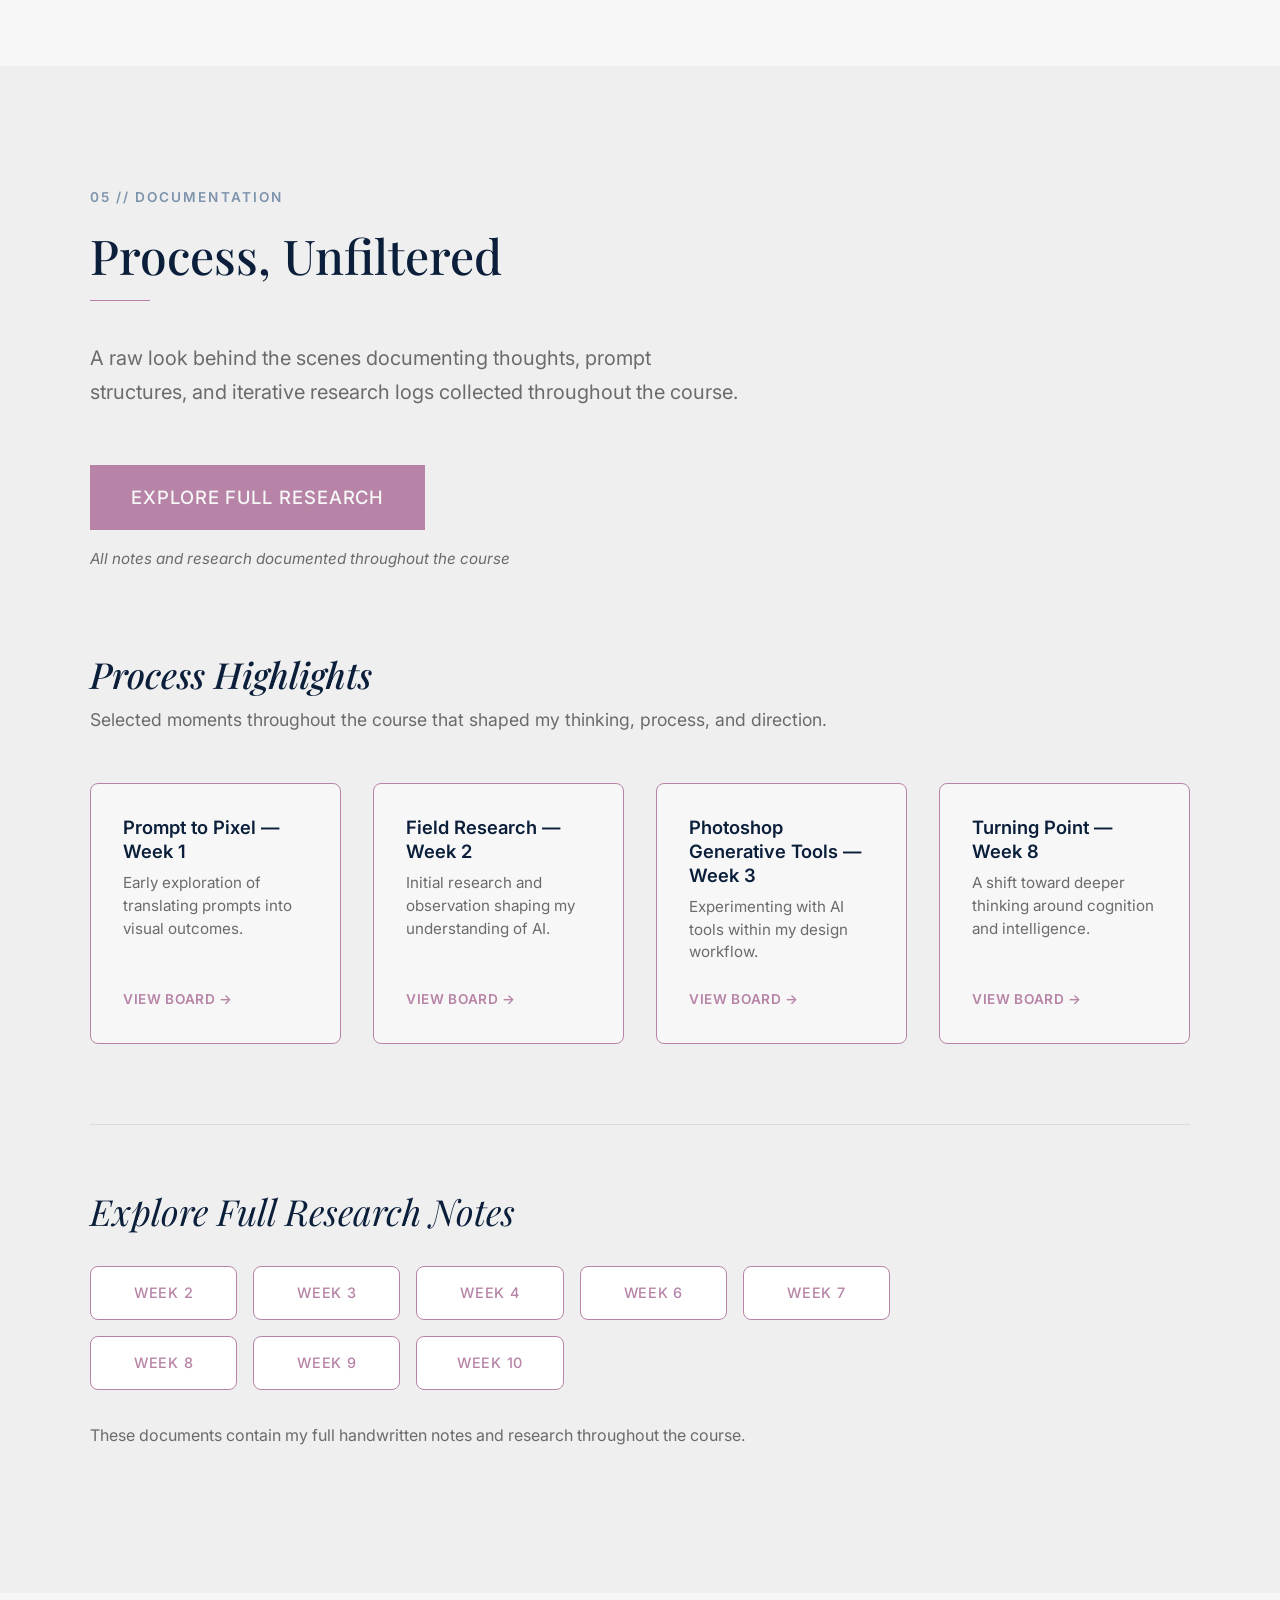
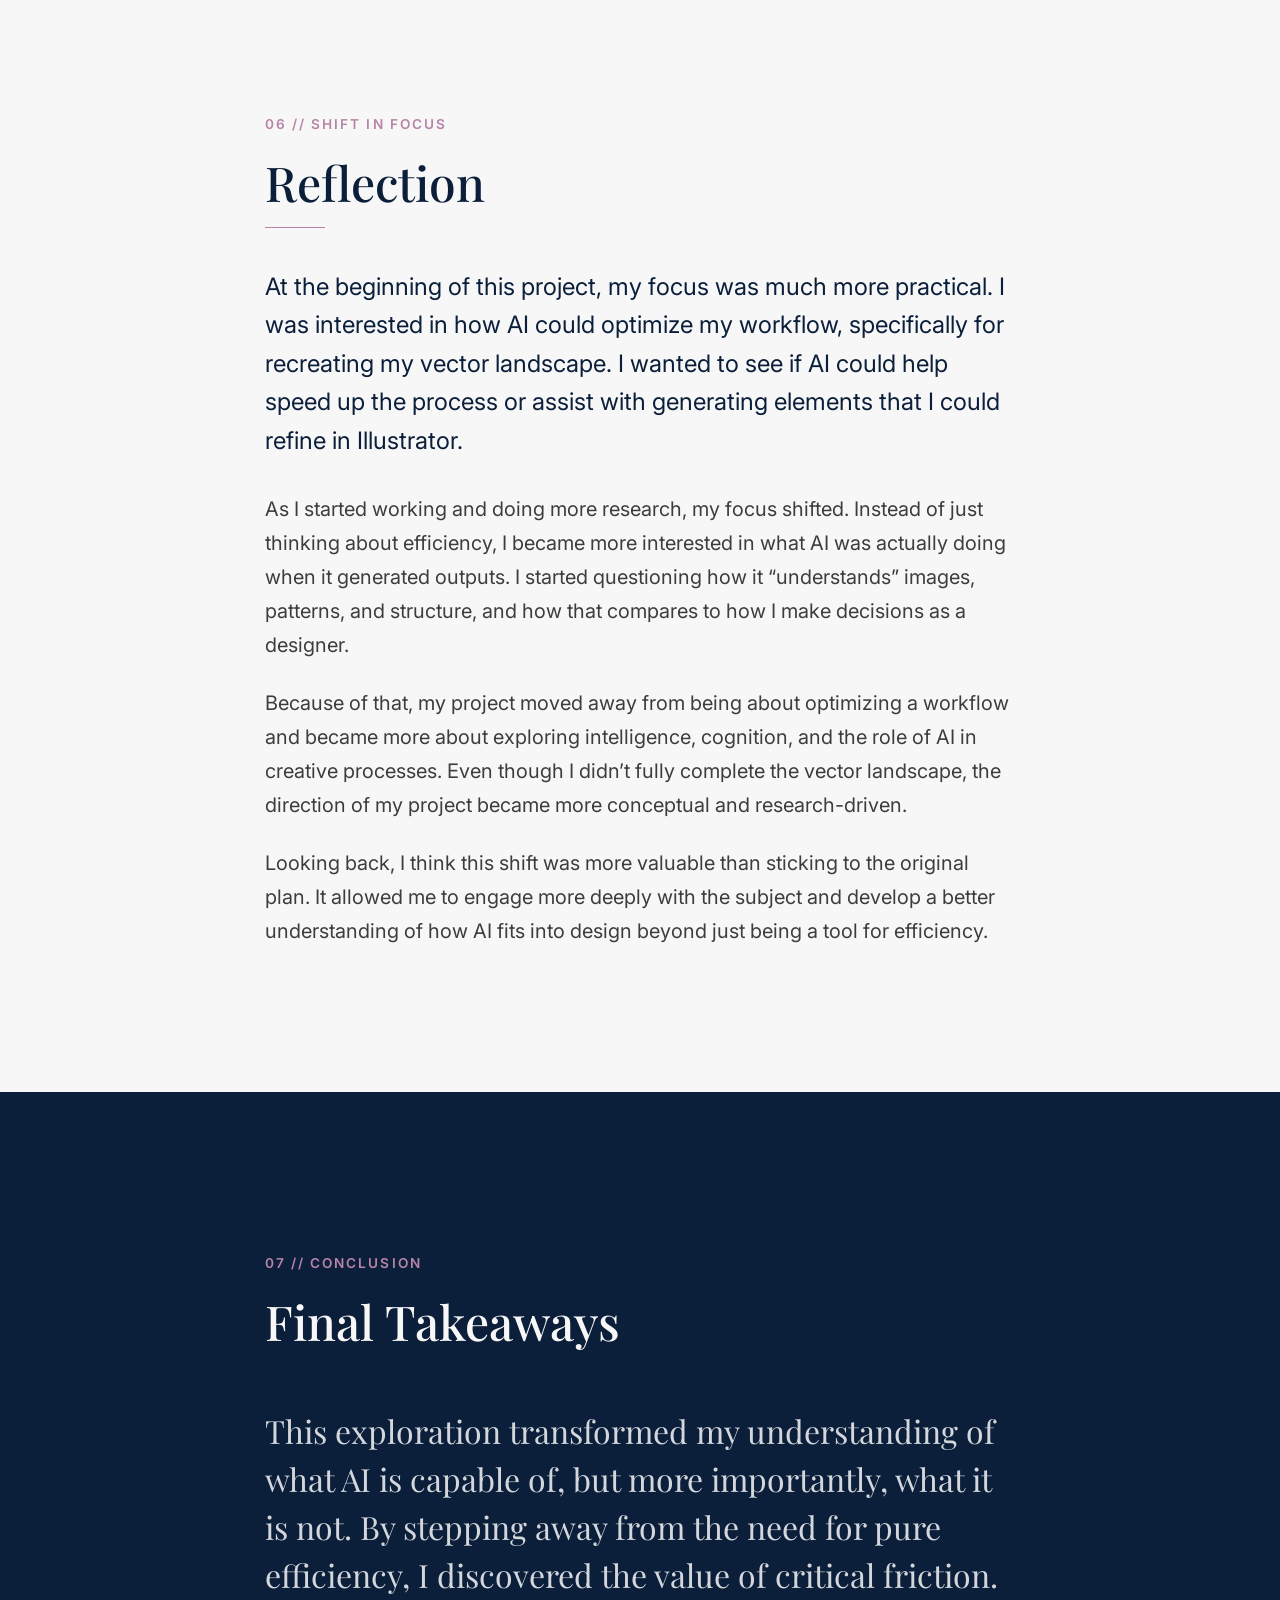
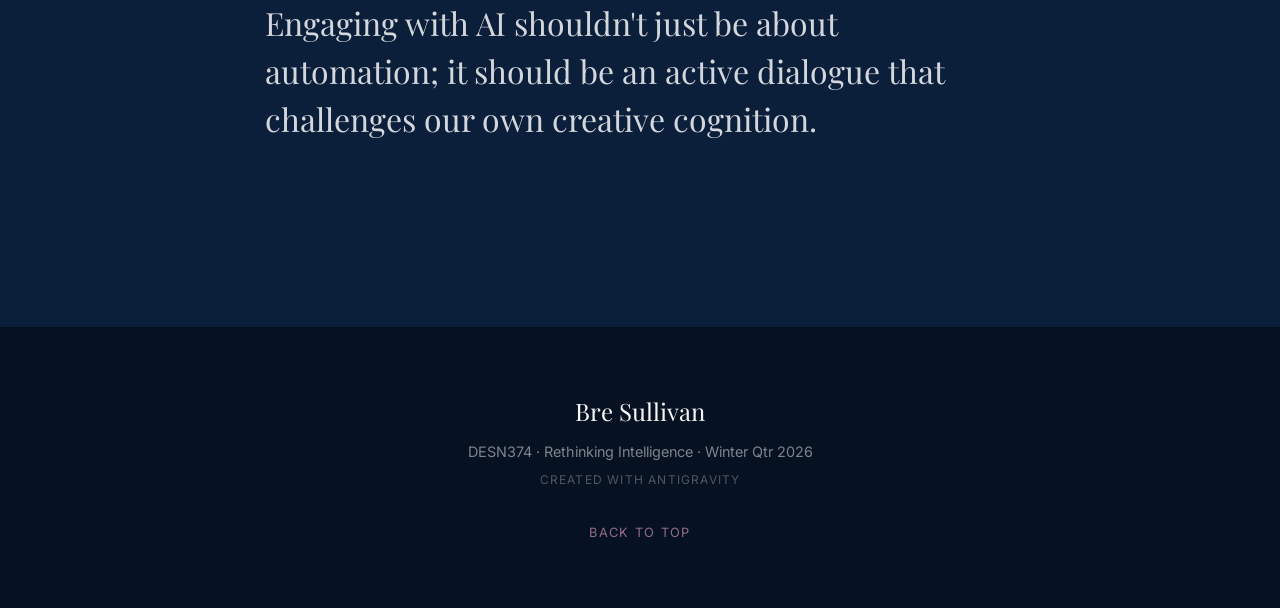
==== commit 1ba663d2: "Final styling refinements, nav toggle fixes, and sizing adjustments" ====
--- a/portfolio.html
+++ b/portfolio.html
@@ -106,7 +106,7 @@
                     <p>My goal was to see how my drawings could guide AI to create more finished, detailed images. I chose subjects with clear shapes so I could test how well patterns and proportions would translate. What interests me most is the collaboration: it still feels like my work, but the AI adds depth and realism I wouldn’t normally create on my own.</p>
                 </div>
 
-                <div class="original-drawing-container mb-5 reveal-up" style="max-width: 650px; margin: 0 auto; text-align: center;">
+                <div class="original-drawing-container mb-5 reveal-up" style="max-width: 500px; margin: 0 auto; text-align: center;">
                     <img src="https://app.milanote.com/media/p/images/1VSdnk1xxaeZa6/mnD/IMG_0625.jpeg?w=800" alt="Original Drawing" class="experiment-img" style="aspect-ratio: auto;">
                     <p class="caption" style="font-size: 1rem; color: var(--text-muted); font-style: italic;">Original Sketch Output (Purple Moth)</p>
                 </div>
@@ -126,7 +126,7 @@
                     </div>
                 </div>
 
-                <div class="experiment-grid" style="grid-template-columns: repeat(2, 1fr); max-width: 900px; margin: 5rem auto 3rem; align-items: stretch;">
+                <div class="experiment-grid" style="grid-template-columns: repeat(2, 1fr); max-width: 650px; margin: 5rem auto 3rem; align-items: stretch;">
                     <div class="experiment-card reveal-up" style="display: flex; flex-direction: column; text-align: center;">
                         <img src="https://app.milanote.com/media/p/images/1VSdrx1xxaeZak/Ksm/IMG_0632.jpeg" alt="Original Whale Shark Sketch" class="experiment-img" style="flex-grow: 1; aspect-ratio: auto; object-fit: cover; width: 100%;">
                         <p class="caption" style="font-size: 1rem; color: var(--text-muted); font-style: italic;">Original Sketch Output (Whale Shark)</p>
--- a/portfolio.css
+++ b/portfolio.css
@@ -211,12 +211,13 @@
 }
 
 .btn-notes {
-    background-color: transparent;
-    border: 1px solid rgba(11, 31, 59, 0.15);
-    color: var(--color-navy);
+    background-color: #ffffff;
+    border: 1px solid var(--color-mauve);
+    color: var(--color-mauve);
     padding: 0.85rem 1.5rem;
     font-size: 0.9rem;
     text-align: center;
+    border-radius: 8px;
 }
 
 .btn-notes:hover {
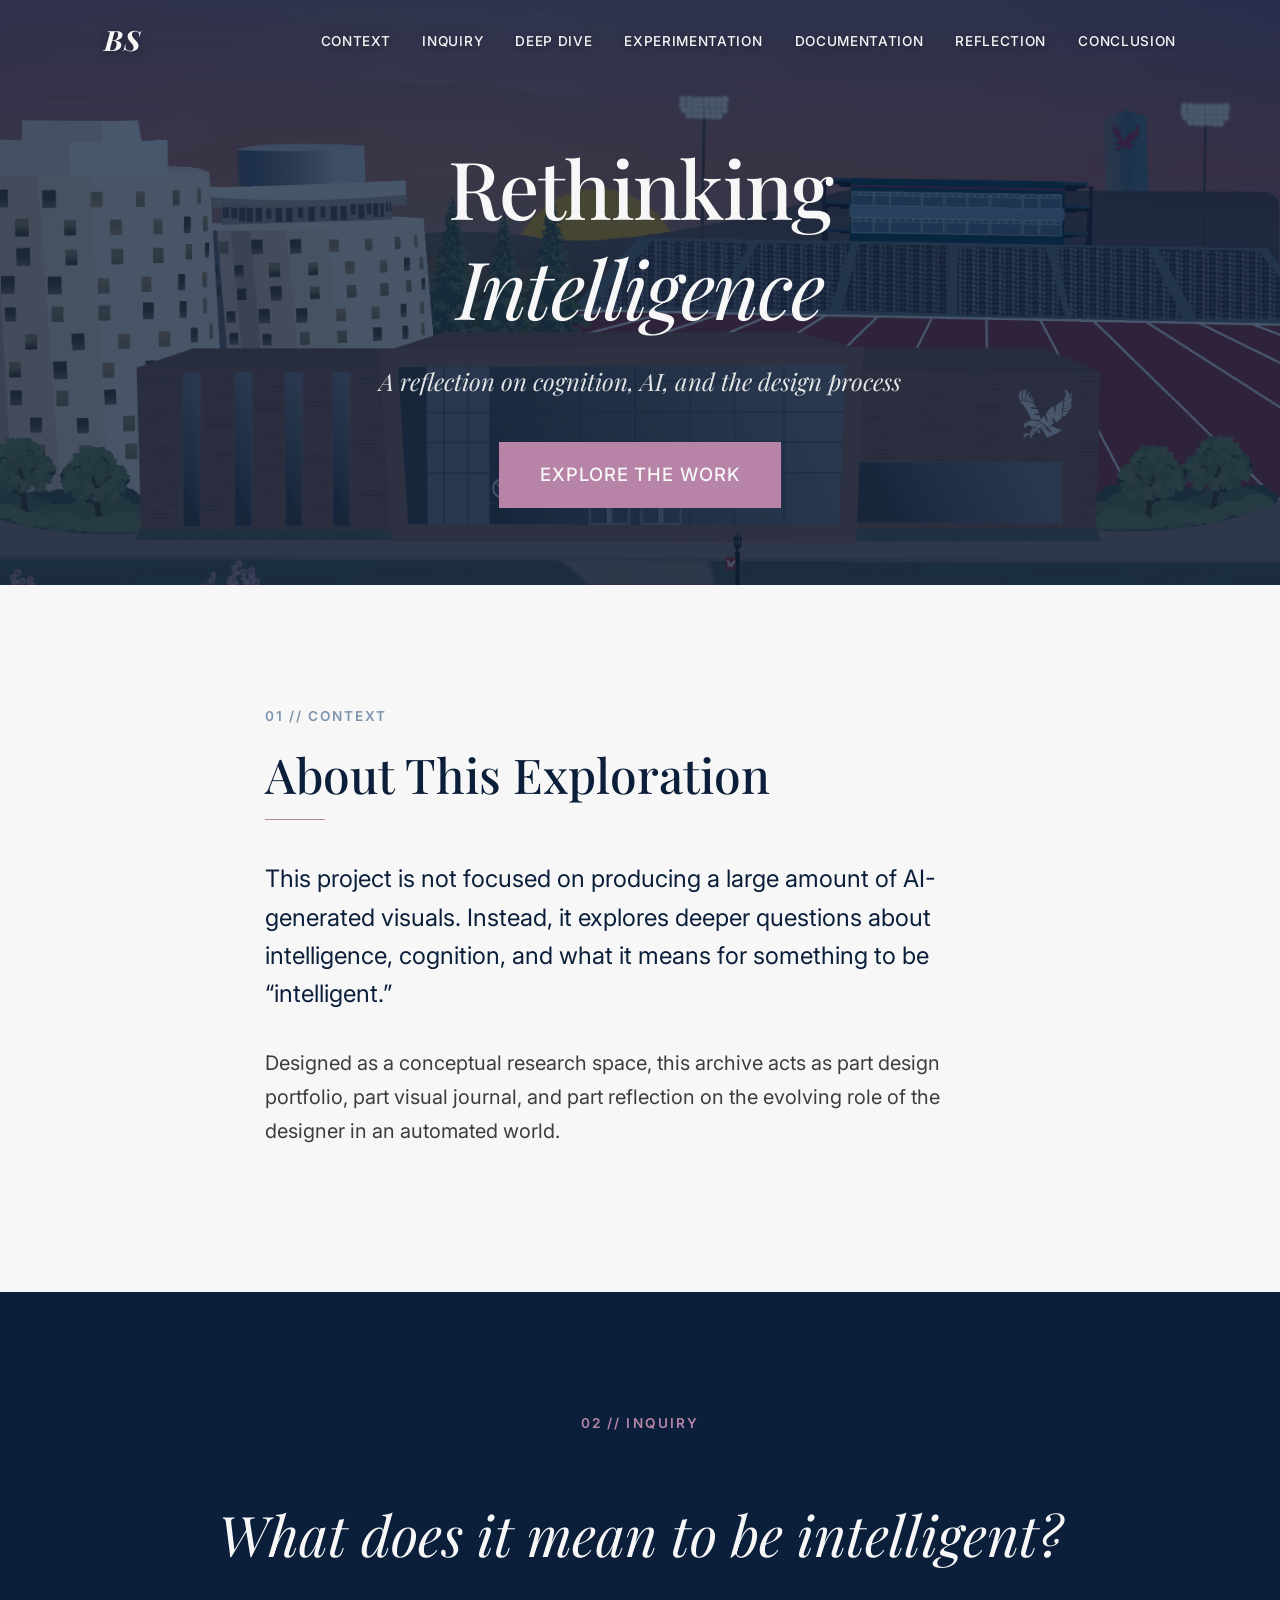
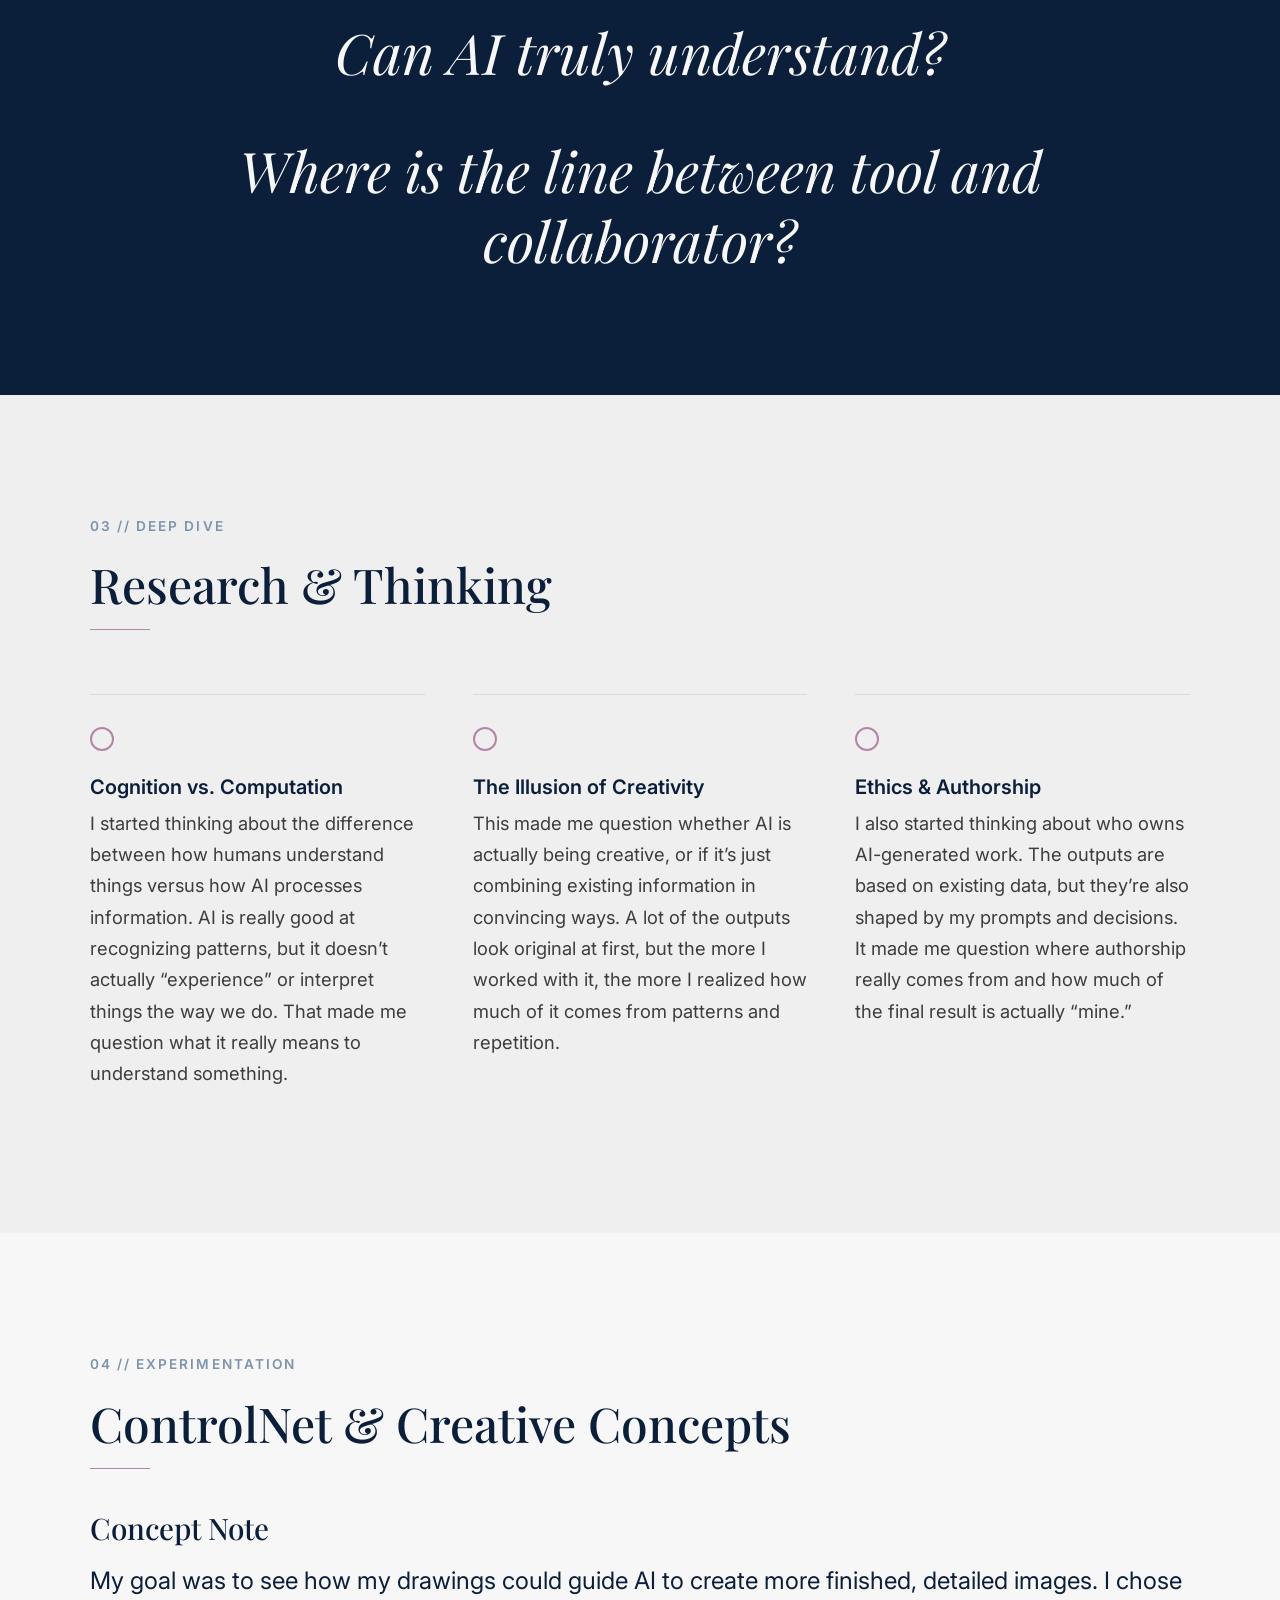
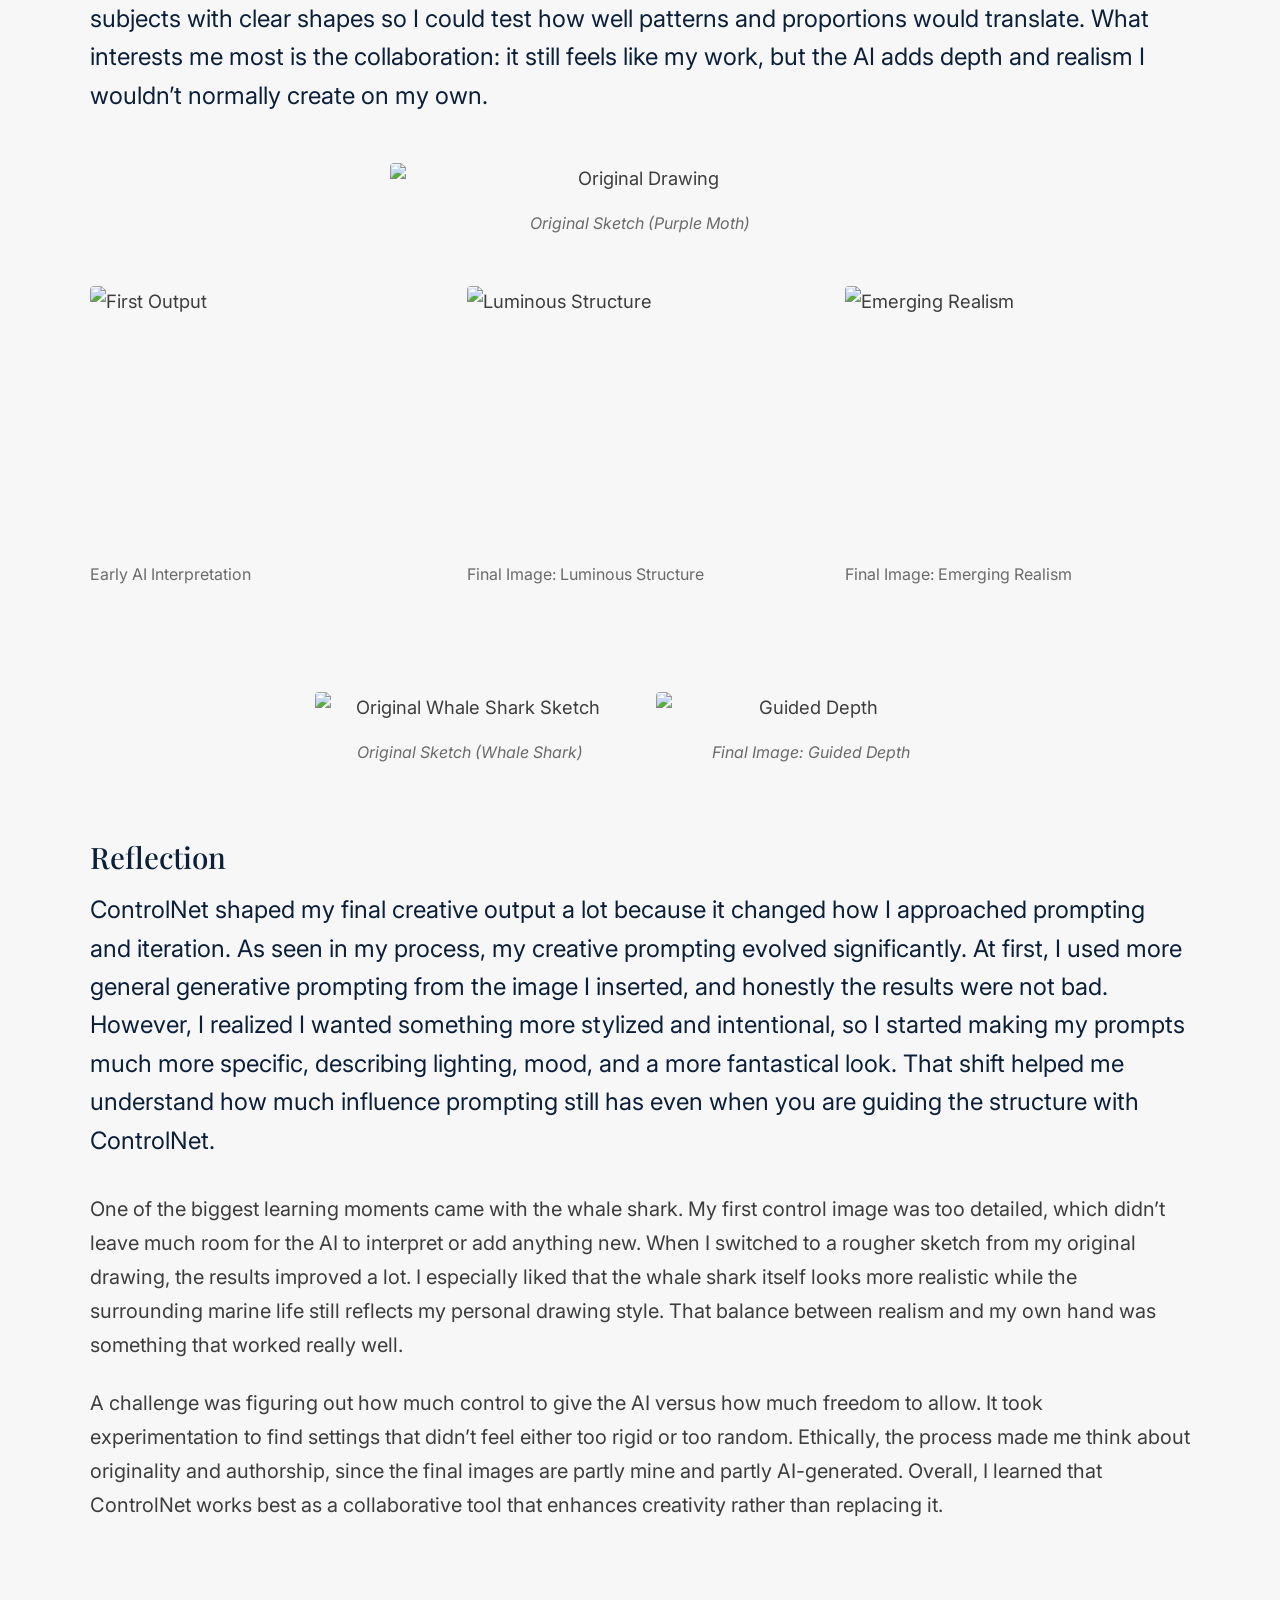
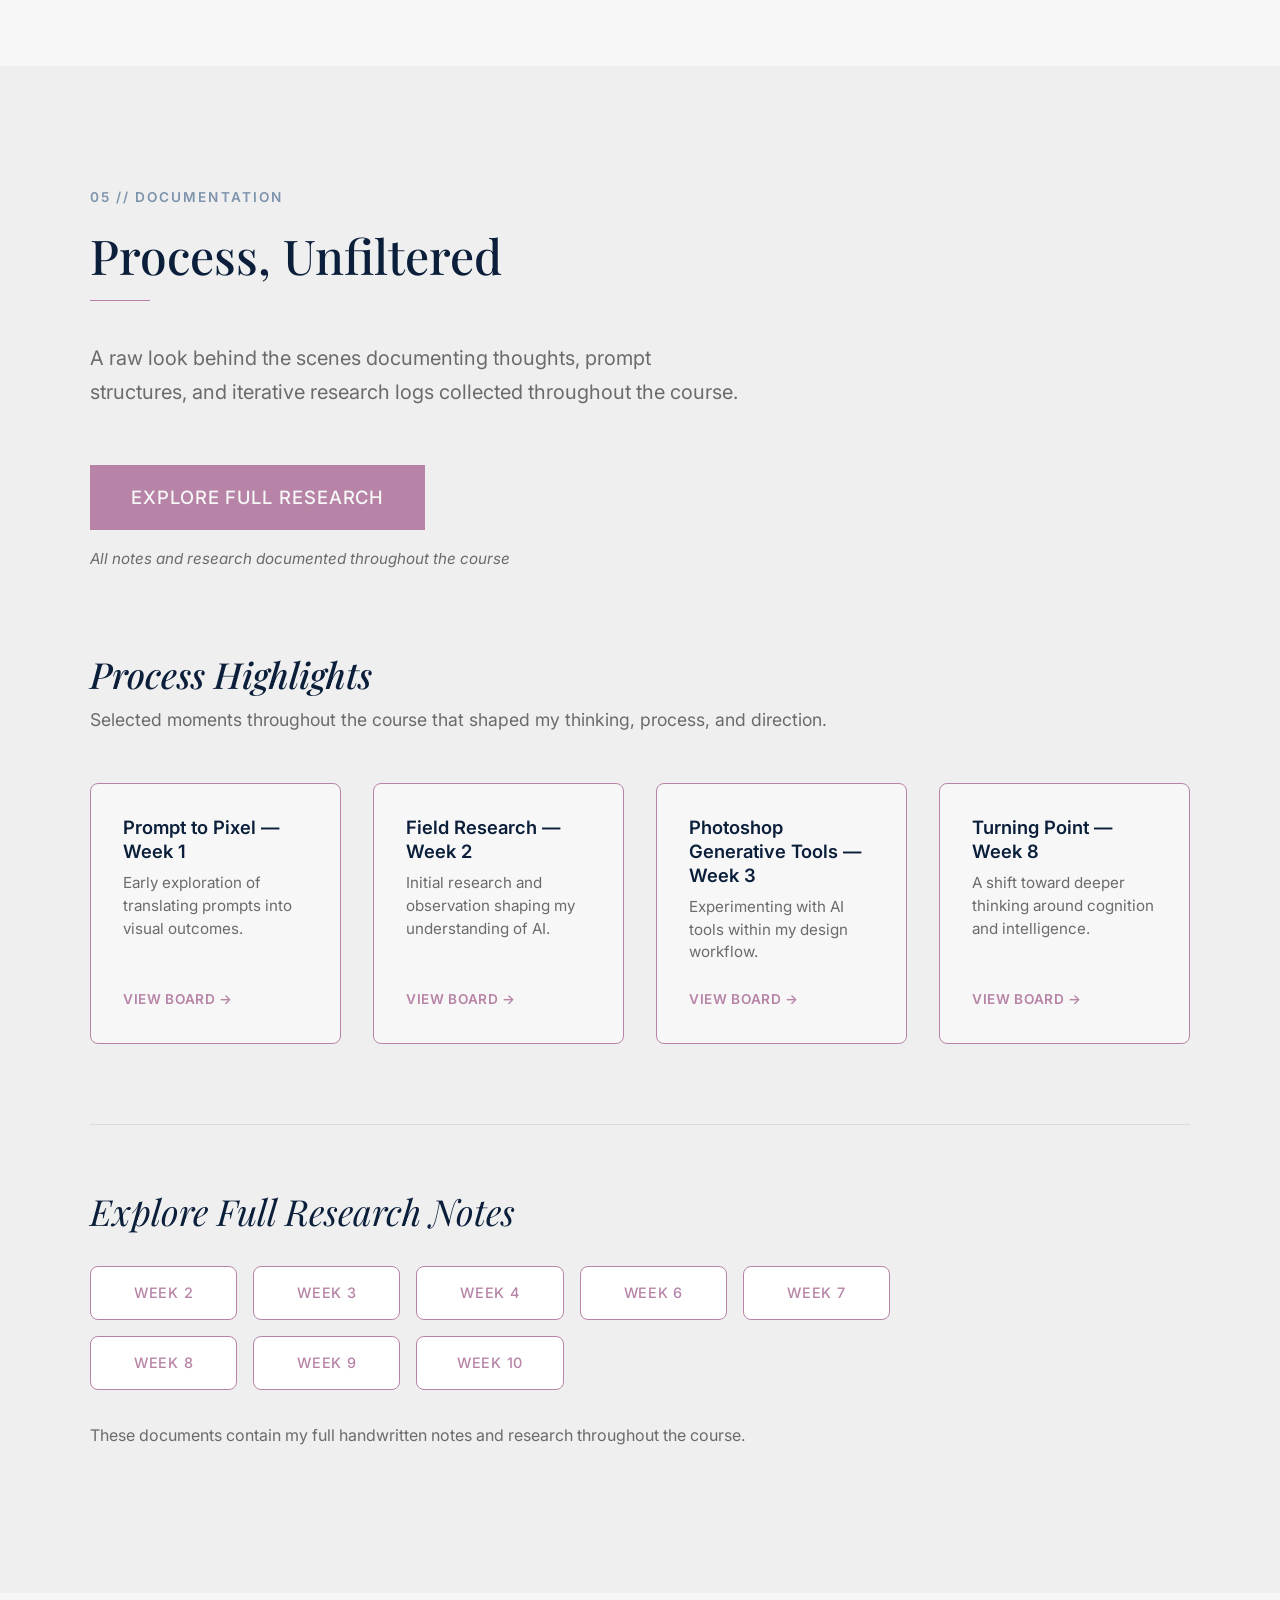
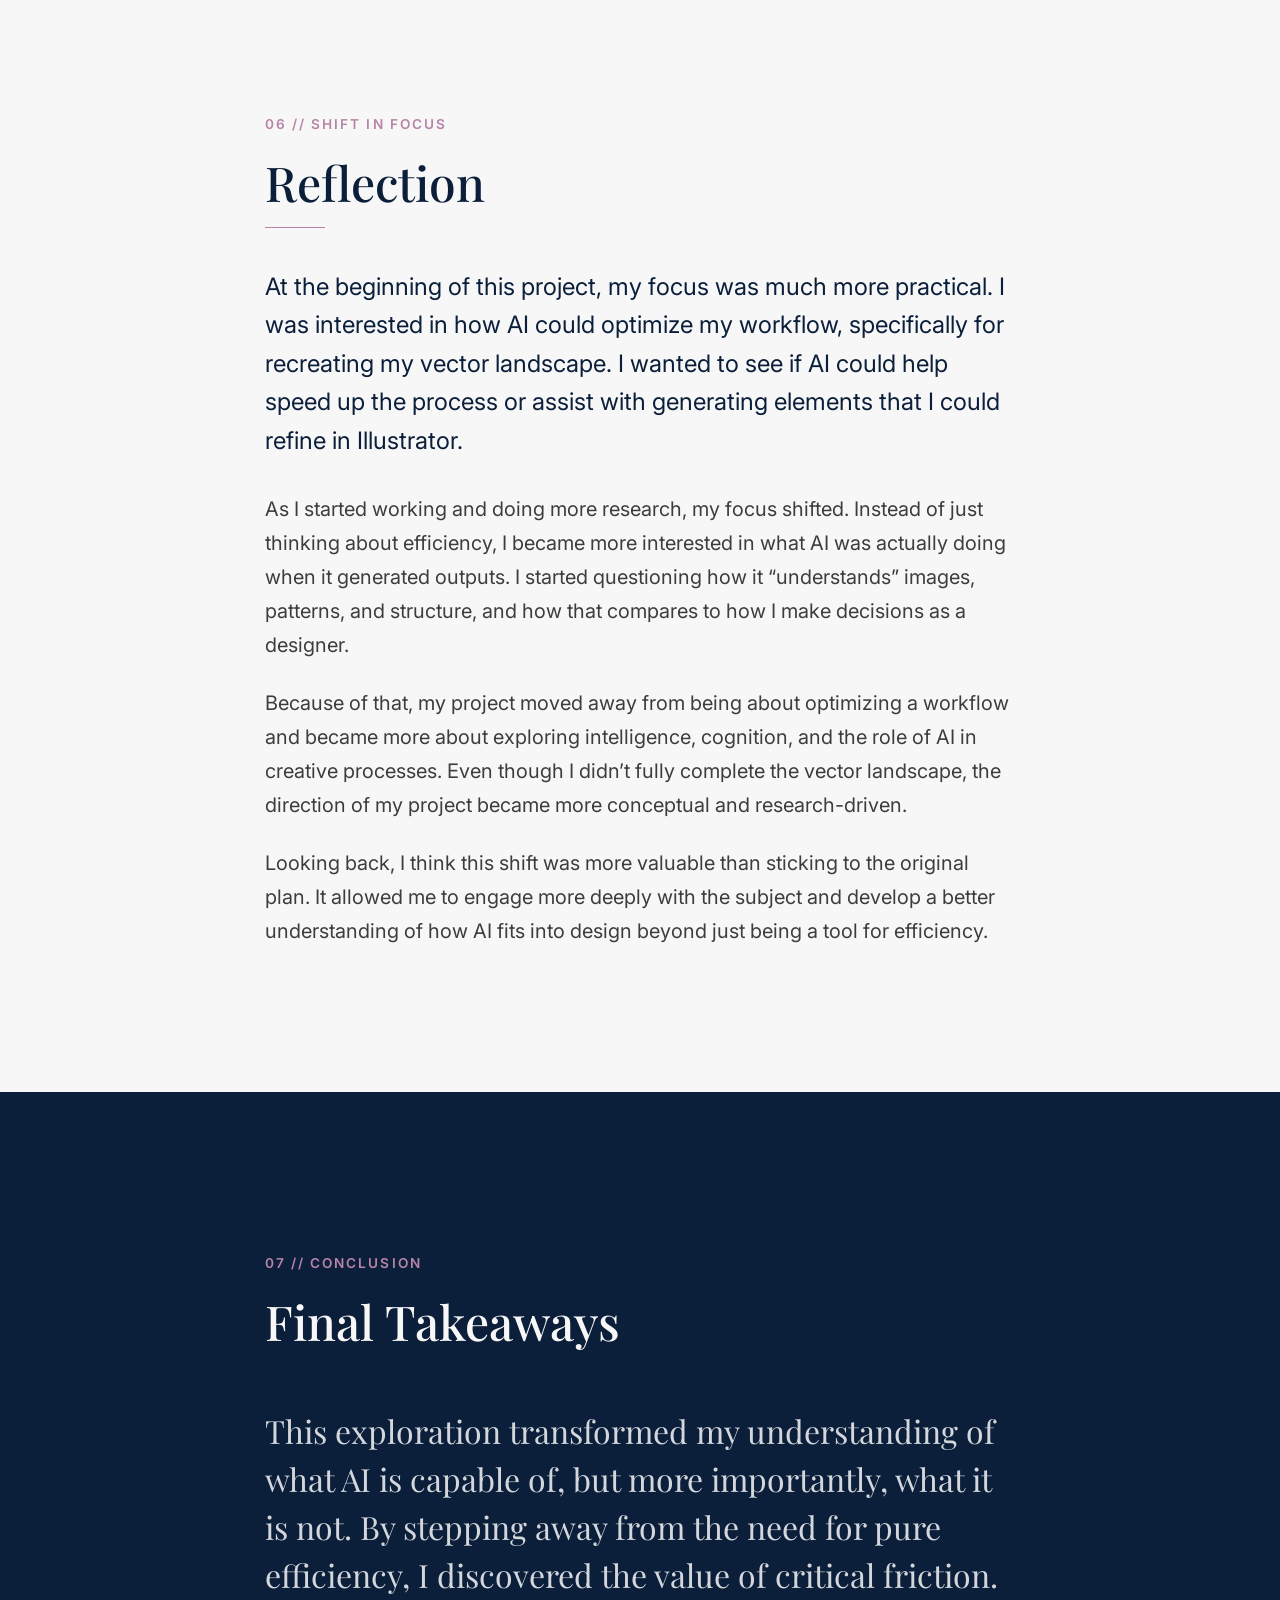
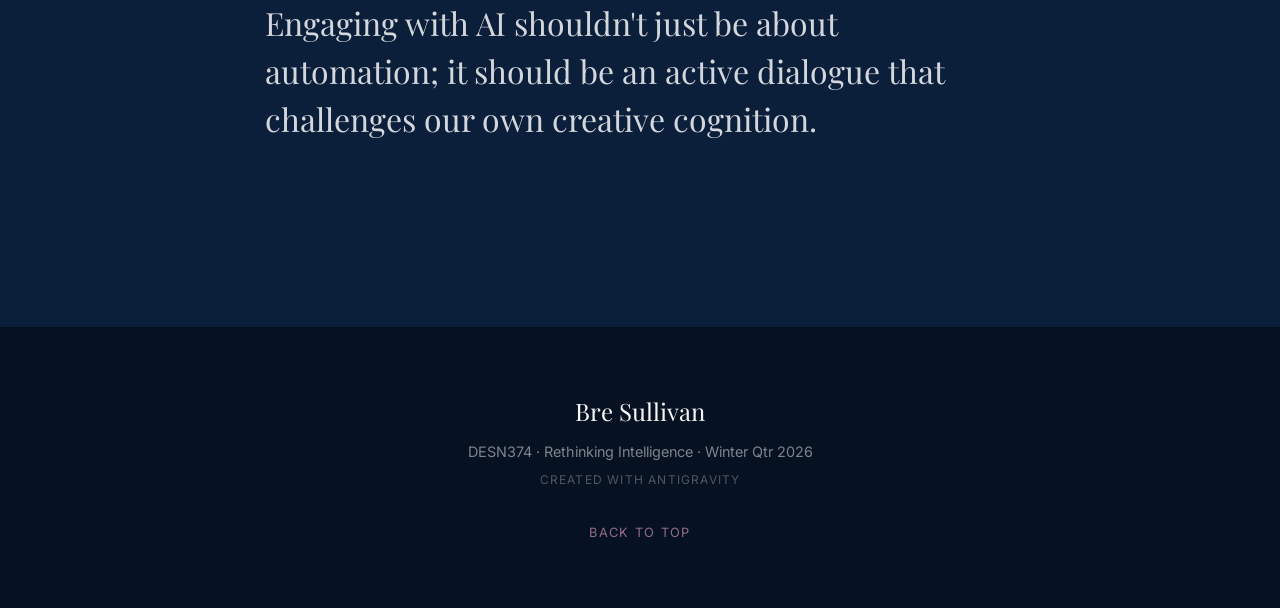
==== commit 6c799608: "Clean up original sketch captions from output terminologies" ====
--- a/portfolio.html
+++ b/portfolio.html
@@ -3,7 +3,15 @@
 <head>
     <meta charset="UTF-8">
     <meta name="viewport" content="width=device-width, initial-scale=1.0">
+    
+    <!-- Open Graph Metadata for Text & Social Sharing -->
     <title>Rethinking Intelligence | Reflection Archive</title>
+    <meta property="og:title" content="Rethinking Intelligence | Reflection Archive">
+    <meta property="og:description" content="A reflection on cognition, AI, and the design process">
+    <meta property="og:image" content="https://bsullivan23.github.io/DESN374-bs/hero-bg.png">
+    <meta property="og:url" content="https://bsullivan23.github.io/DESN374-bs/portfolio.html">
+    <meta property="og:type" content="website">
+
     <!-- Fonts -->
     <link rel="preconnect" href="https://fonts.googleapis.com">
     <link rel="preconnect" href="https://fonts.gstatic.com" crossorigin>
@@ -108,7 +116,7 @@
 
                 <div class="original-drawing-container mb-5 reveal-up" style="max-width: 500px; margin: 0 auto; text-align: center;">
                     <img src="https://app.milanote.com/media/p/images/1VSdnk1xxaeZa6/mnD/IMG_0625.jpeg?w=800" alt="Original Drawing" class="experiment-img" style="aspect-ratio: auto;">
-                    <p class="caption" style="font-size: 1rem; color: var(--text-muted); font-style: italic;">Original Sketch Output (Purple Moth)</p>
+                    <p class="caption" style="font-size: 1rem; color: var(--text-muted); font-style: italic;">Original Sketch (Purple Moth)</p>
                 </div>
 
                 <div class="experiment-grid">
@@ -129,7 +137,7 @@
                 <div class="experiment-grid" style="grid-template-columns: repeat(2, 1fr); max-width: 650px; margin: 5rem auto 3rem; align-items: stretch;">
                     <div class="experiment-card reveal-up" style="display: flex; flex-direction: column; text-align: center;">
                         <img src="https://app.milanote.com/media/p/images/1VSdrx1xxaeZak/Ksm/IMG_0632.jpeg" alt="Original Whale Shark Sketch" class="experiment-img" style="flex-grow: 1; aspect-ratio: auto; object-fit: cover; width: 100%;">
-                        <p class="caption" style="font-size: 1rem; color: var(--text-muted); font-style: italic;">Original Sketch Output (Whale Shark)</p>
+                        <p class="caption" style="font-size: 1rem; color: var(--text-muted); font-style: italic;">Original Sketch (Whale Shark)</p>
                     </div>
                     <div class="experiment-card reveal-up delay-1" style="display: flex; flex-direction: column; text-align: center;">
                         <img src="https://app.milanote.com/media/p/images/1VSdL71Ib2ECeU/lgT/IMG_0634.jpeg?w=800" alt="Guided Depth" class="experiment-img" style="flex-grow: 1; aspect-ratio: auto; object-fit: cover; width: 100%;">
@@ -175,7 +183,7 @@
                         <div class="process-card reveal-up delay-1">
                             <h4>Field Research — Week 2</h4>
                             <p>Initial research and observation shaping my understanding of AI.</p>
-                            <a href="https://app.milanote.com/1VFNxy1Hr99e3F?p=iARTbSDYYSlF" target="_blank" class="view-board-link">View Board &rarr;</a>
+                            <a href="https://app.milanote.com/1VFNxy1Hr99e3F?p=iARTbSDYYSl" target="_blank" class="view-board-link">View Board &rarr;</a>
                         </div>
                         <div class="process-card reveal-up delay-2">
                             <h4>Photoshop Generative Tools — Week 3</h4>
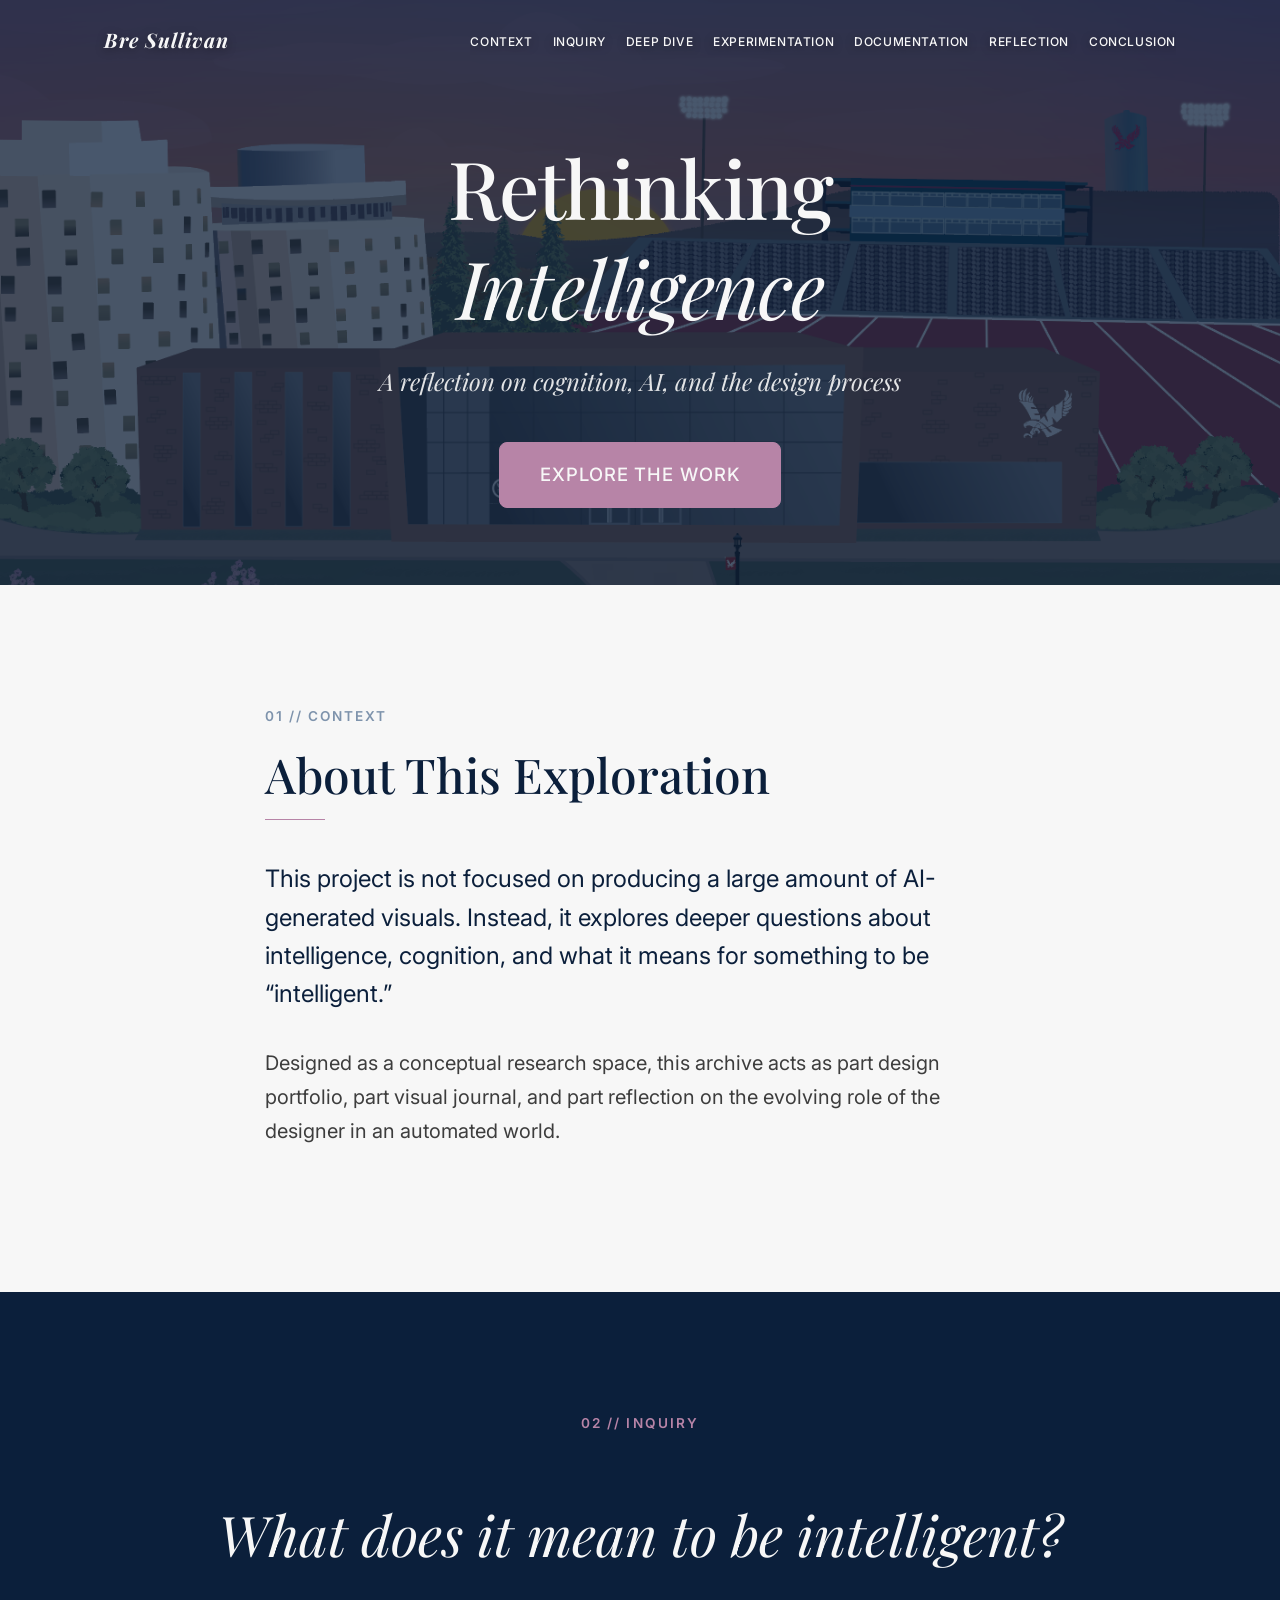
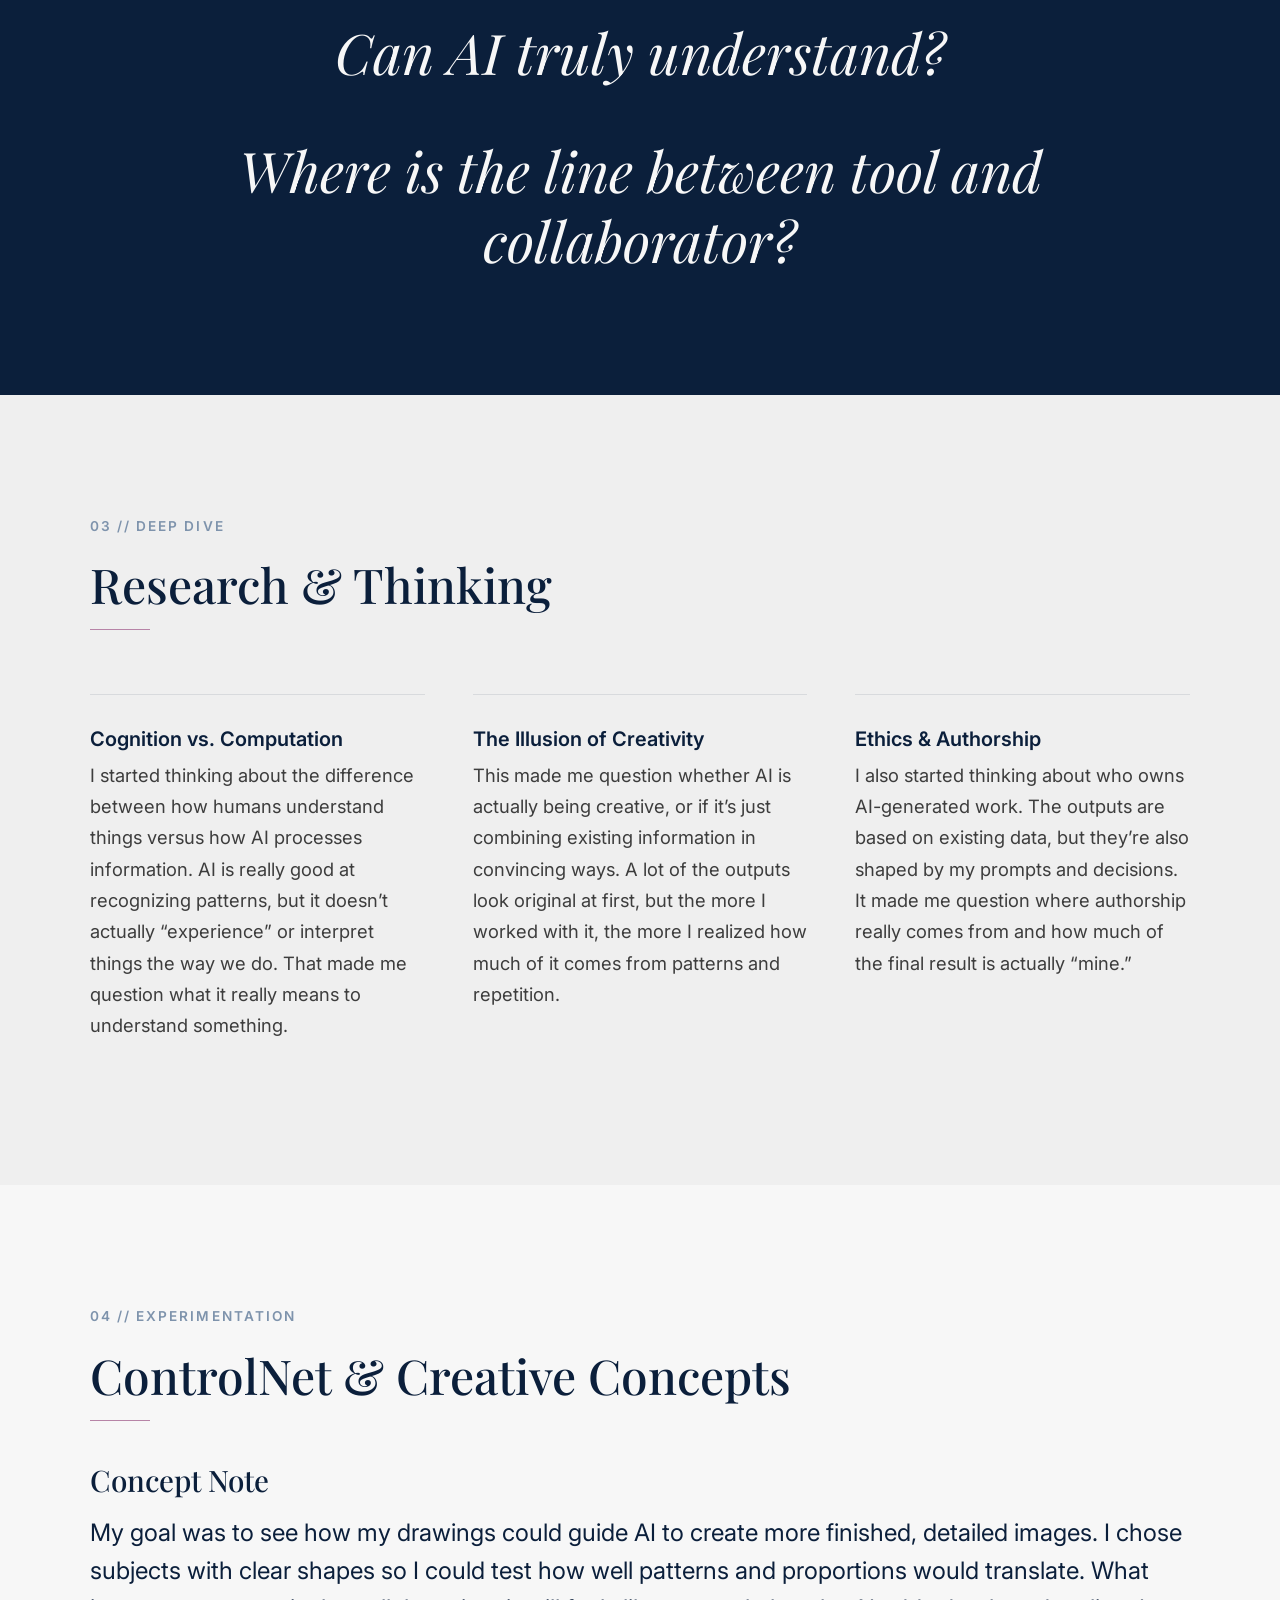
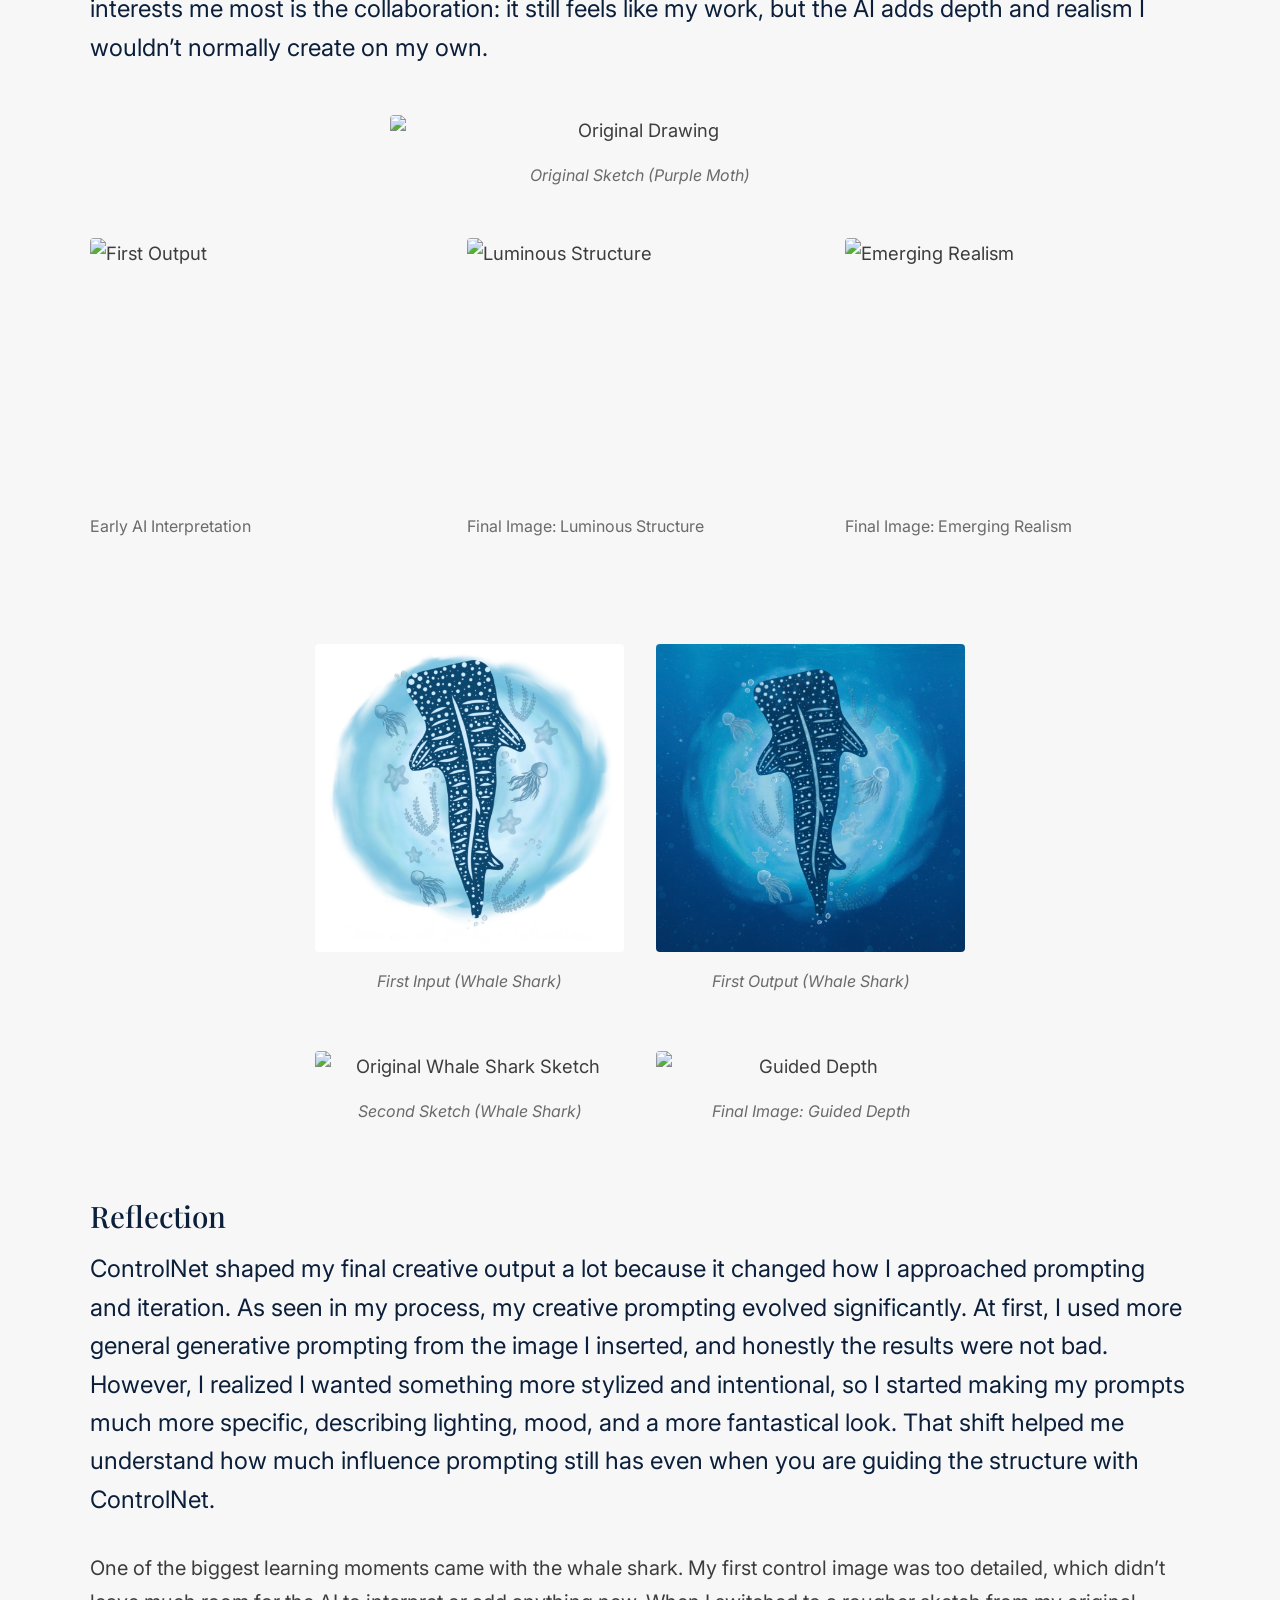
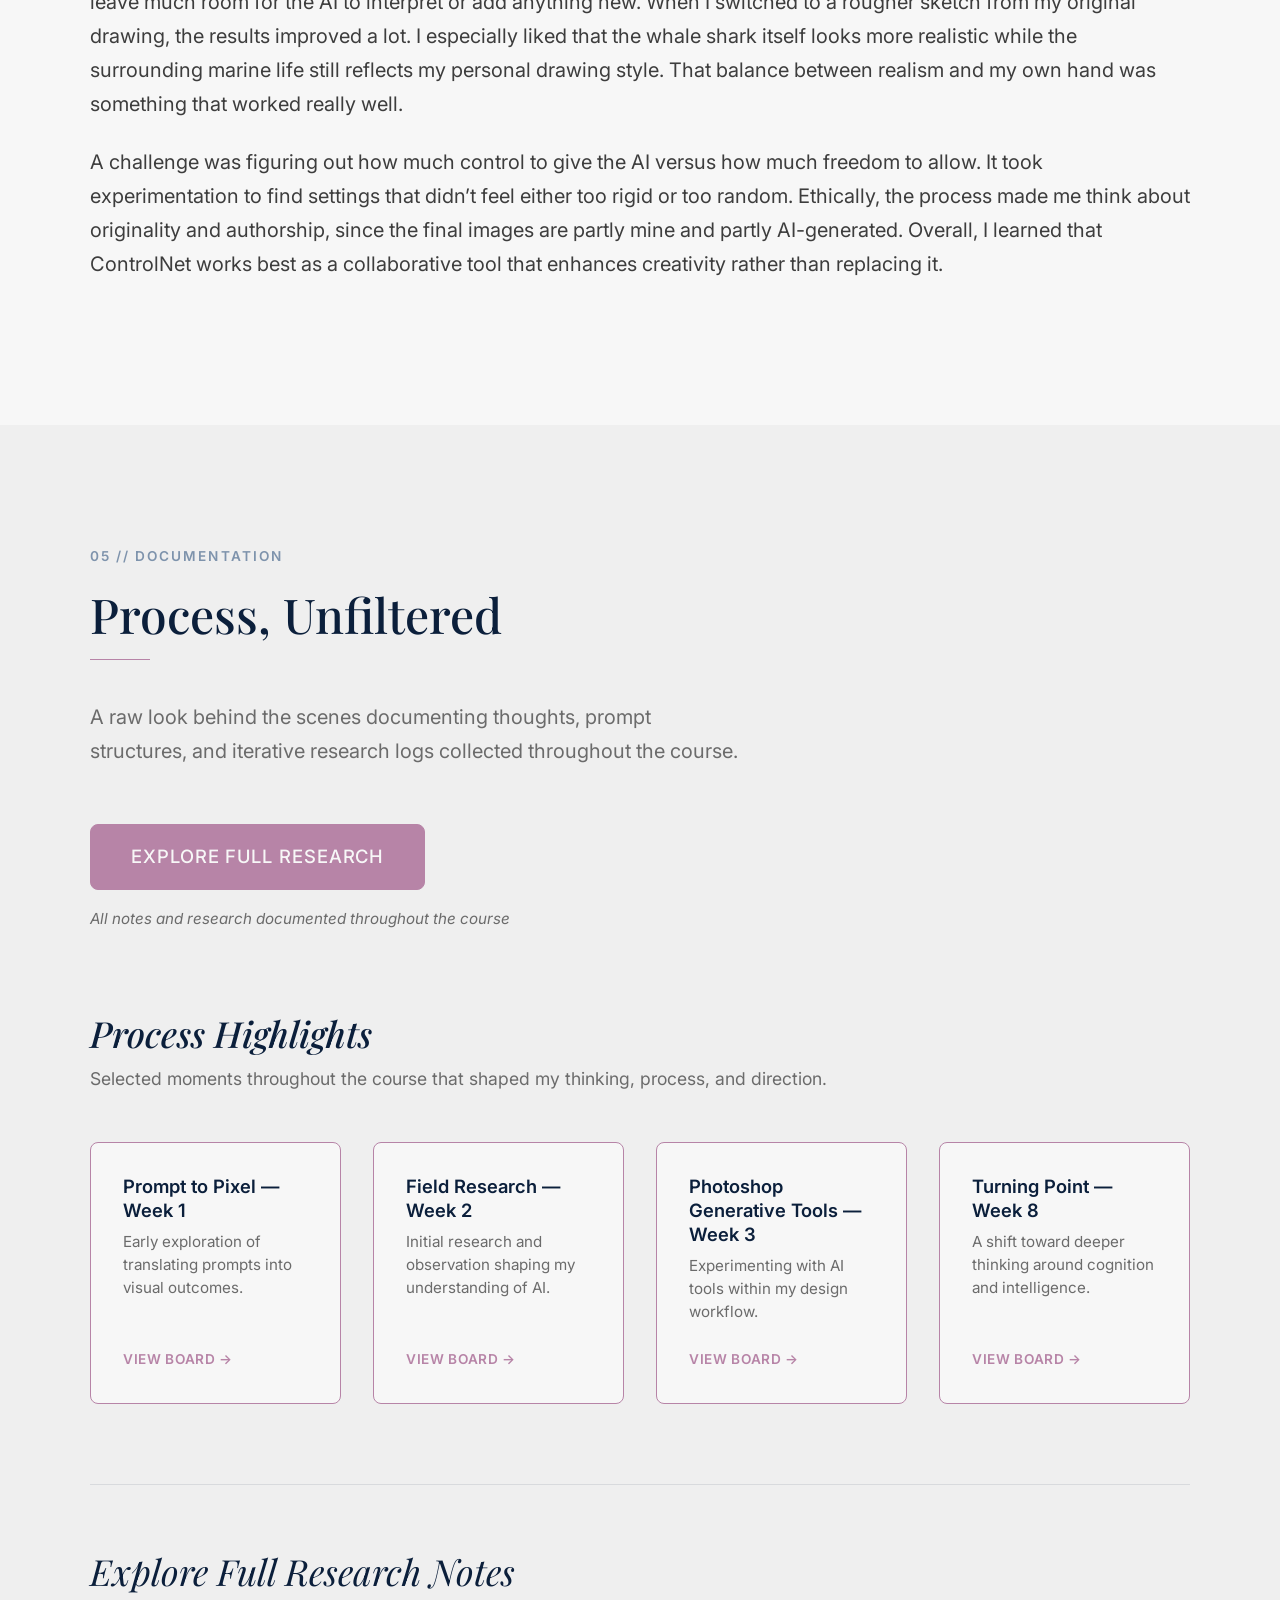
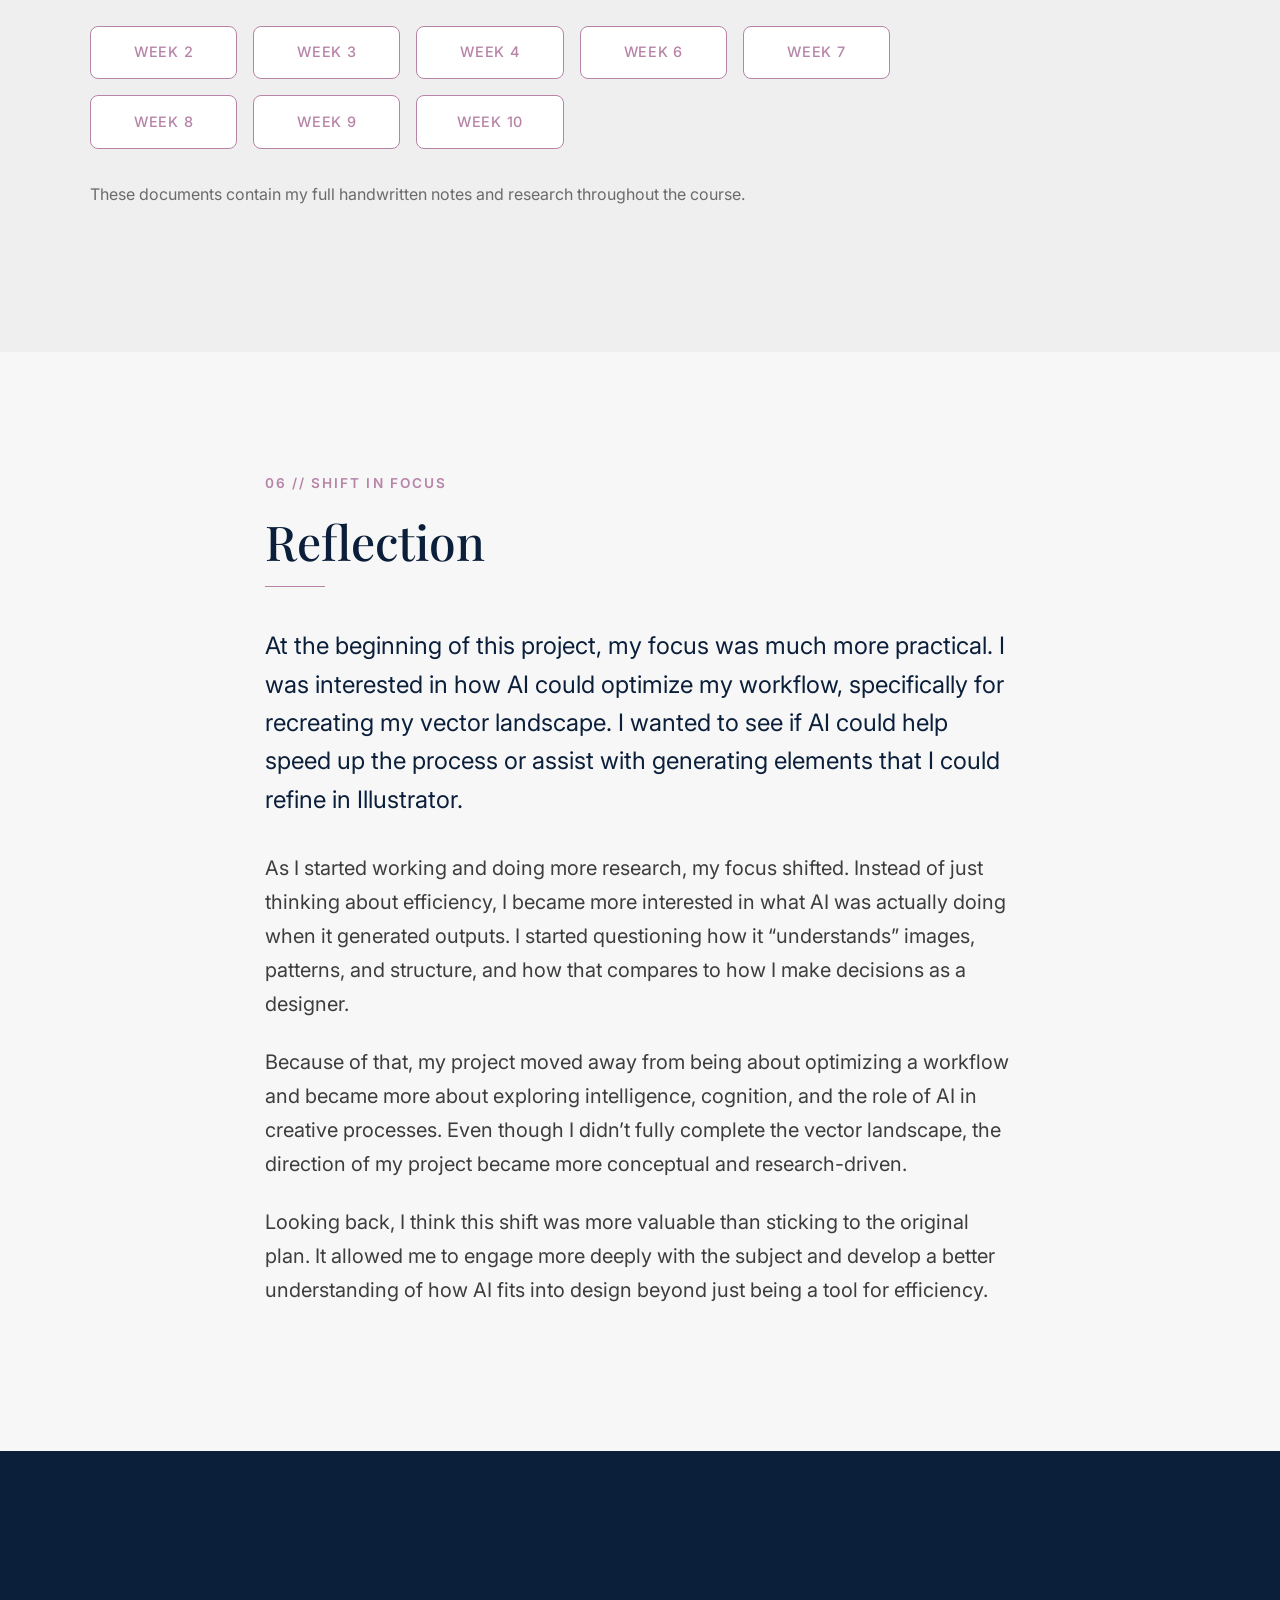
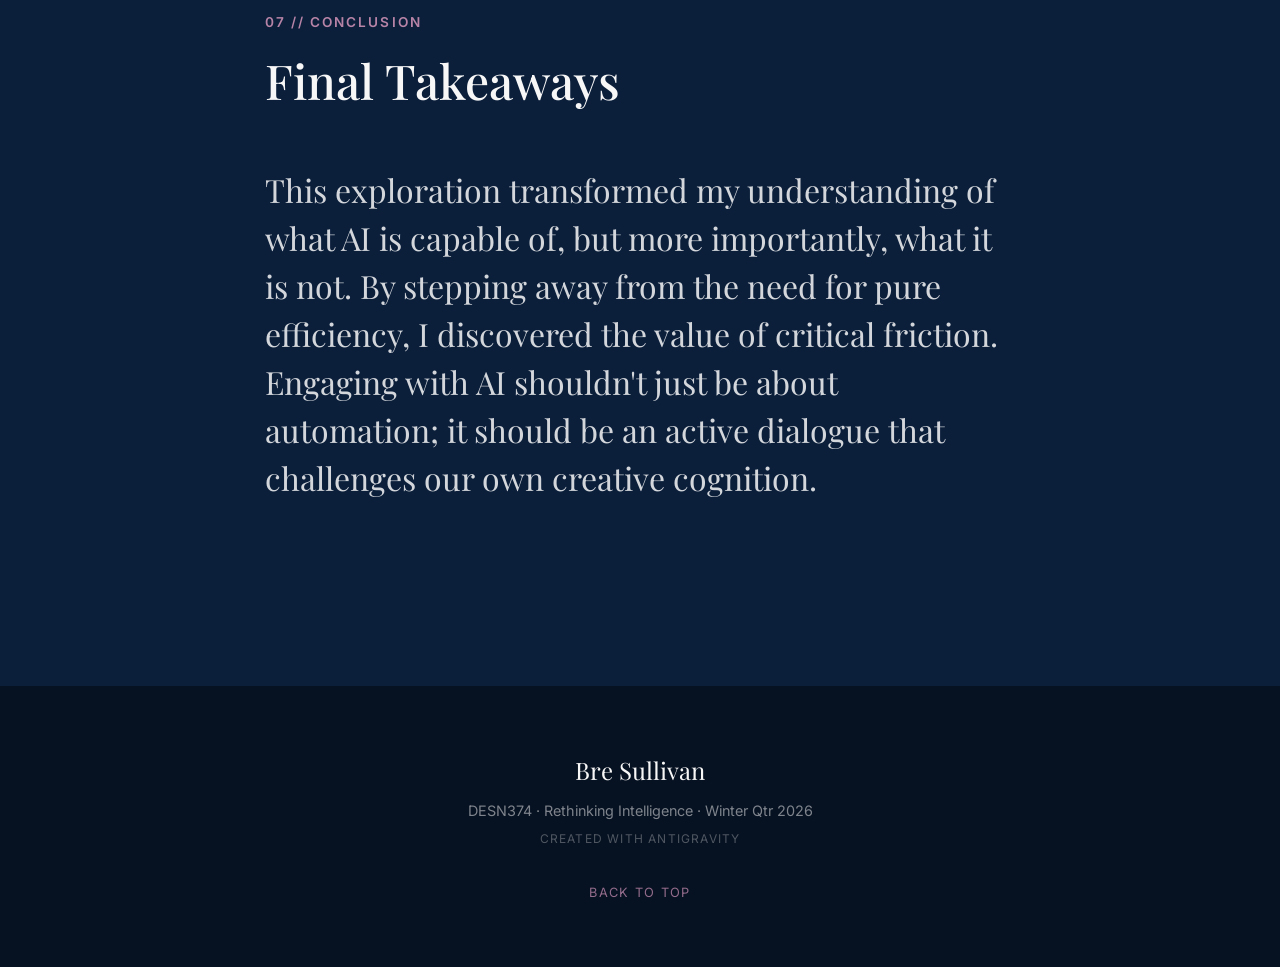
==== commit d082b7fc: "Refine portfolio UI and add new whale shark images" ====
--- a/portfolio.html
+++ b/portfolio.html
@@ -16,7 +16,7 @@
     <link rel="preconnect" href="https://fonts.googleapis.com">
     <link rel="preconnect" href="https://fonts.gstatic.com" crossorigin>
     <link href="https://fonts.googleapis.com/css2?family=Inter:wght@300;400;500;600&family=Playfair+Display:ital,wght@0,400;0,500;0,600;0,700;1,400&display=swap" rel="stylesheet">
-    <link rel="stylesheet" href="portfolio.css">
+    <link rel="stylesheet" href="portfolio.css?v=4">
     <script src="portfolio.js" defer></script>
 </head>
 <body>
@@ -24,7 +24,7 @@
     <!-- Navigation -->
     <nav class="site-nav">
         <div class="nav-container">
-            <a href="#hero" class="nav-logo">BS</a>
+            <a href="#hero" class="nav-logo">Bre Sullivan</a>
             <button class="mobile-nav-toggle" aria-label="Toggle navigation">
                 <span></span>
                 <span></span>
@@ -85,17 +85,14 @@
                 <h2 class="section-title">Research & Thinking</h2>
                 <div class="research-grid">
                     <div class="research-card reveal-up">
-                        <div class="icon-accent"></div>
                         <h4>Cognition vs. Computation</h4>
                         <p>I started thinking about the difference between how humans understand things versus how AI processes information. AI is really good at recognizing patterns, but it doesn’t actually “experience” or interpret things the way we do. That made me question what it really means to understand something.</p>
                     </div>
                     <div class="research-card reveal-up delay-1">
-                        <div class="icon-accent"></div>
                         <h4>The Illusion of Creativity</h4>
                         <p>This made me question whether AI is actually being creative, or if it’s just combining existing information in convincing ways. A lot of the outputs look original at first, but the more I worked with it, the more I realized how much of it comes from patterns and repetition.</p>
                     </div>
                     <div class="research-card reveal-up delay-2">
-                        <div class="icon-accent"></div>
                         <h4>Ethics & Authorship</h4>
                         <p>I also started thinking about who owns AI-generated work. The outputs are based on existing data, but they’re also shaped by my prompts and decisions. It made me question where authorship really comes from and how much of the final result is actually “mine.”</p>
                     </div>
@@ -134,10 +131,21 @@
                     </div>
                 </div>
 
-                <div class="experiment-grid" style="grid-template-columns: repeat(2, 1fr); max-width: 650px; margin: 5rem auto 3rem; align-items: stretch;">
+                <div class="experiment-grid" style="grid-template-columns: repeat(2, 1fr); max-width: 650px; margin: 5rem auto 2rem; align-items: stretch;">
+                    <div class="experiment-card reveal-up" style="display: flex; flex-direction: column; text-align: center;">
+                        <img src="whale-shark-input.jpg" alt="First Input Whale Shark Sketch" class="experiment-img" style="flex-grow: 1; aspect-ratio: auto; object-fit: cover; width: 100%;">
+                        <p class="caption" style="font-size: 1rem; color: var(--text-muted); font-style: italic;">First Input (Whale Shark)</p>
+                    </div>
+                    <div class="experiment-card reveal-up delay-1" style="display: flex; flex-direction: column; text-align: center;">
+                        <img src="whale-shark-output.jpg" alt="First Output Whale Shark" class="experiment-img" style="flex-grow: 1; aspect-ratio: auto; object-fit: cover; width: 100%;">
+                        <p class="caption" style="font-size: 1rem; color: var(--text-muted); font-style: italic;">First Output (Whale Shark)</p>
+                    </div>
+                </div>
+
+                <div class="experiment-grid" style="grid-template-columns: repeat(2, 1fr); max-width: 650px; margin: 0 auto 3rem; align-items: stretch;">
                     <div class="experiment-card reveal-up" style="display: flex; flex-direction: column; text-align: center;">
                         <img src="https://app.milanote.com/media/p/images/1VSdrx1xxaeZak/Ksm/IMG_0632.jpeg" alt="Original Whale Shark Sketch" class="experiment-img" style="flex-grow: 1; aspect-ratio: auto; object-fit: cover; width: 100%;">
-                        <p class="caption" style="font-size: 1rem; color: var(--text-muted); font-style: italic;">Original Sketch (Whale Shark)</p>
+                        <p class="caption" style="font-size: 1rem; color: var(--text-muted); font-style: italic;">Second Sketch (Whale Shark)</p>
                     </div>
                     <div class="experiment-card reveal-up delay-1" style="display: flex; flex-direction: column; text-align: center;">
                         <img src="https://app.milanote.com/media/p/images/1VSdL71Ib2ECeU/lgT/IMG_0634.jpeg?w=800" alt="Guided Depth" class="experiment-img" style="flex-grow: 1; aspect-ratio: auto; object-fit: cover; width: 100%;">
--- a/portfolio.css
+++ b/portfolio.css
@@ -176,6 +176,7 @@
     text-transform: uppercase;
     letter-spacing: 0.05em;
     border: 1px solid var(--color-mauve);
+    border-radius: 8px;
     background-color: var(--color-mauve);
     transition: var(--transition-smooth);
     cursor: pointer;
@@ -201,6 +202,7 @@
 .btn-outline {
     background-color: transparent;
     border: 1px solid var(--color-navy);
+    border-radius: 8px;
     color: var(--color-navy);
 }
 
@@ -373,14 +375,7 @@
     border-top: 1px solid rgba(11, 31, 59, 0.1);
 }
 
-.icon-accent {
-    width: 24px;
-    height: 24px;
-    border-radius: 50%;
-    background-color: transparent;
-    border: 2px solid var(--color-mauve);
-    margin-bottom: 1.5rem;
-}
+
 
 /* =========================================================================
    EXPERIMENTS
@@ -612,7 +607,8 @@
 .nav-logo {
     font-family: var(--font-heading);
     font-weight: 700;
-    font-size: 1.75rem;
+    font-size: 1.25rem;
+    white-space: nowrap;
     color: var(--text-inverse);
     text-decoration: none;
     letter-spacing: 0.05em;
@@ -629,7 +625,7 @@
 .nav-links {
     list-style: none;
     display: flex;
-    gap: 2rem;
+    gap: 1.25rem;
     margin: 0;
     padding: 0;
     overflow-x: auto;
@@ -650,7 +646,7 @@
     color: var(--text-inverse);
     text-decoration: none;
     font-family: var(--font-body);
-    font-size: 0.85rem;
+    font-size: 0.75rem;
     font-weight: 500;
     text-transform: uppercase;
     letter-spacing: 0.05em;
